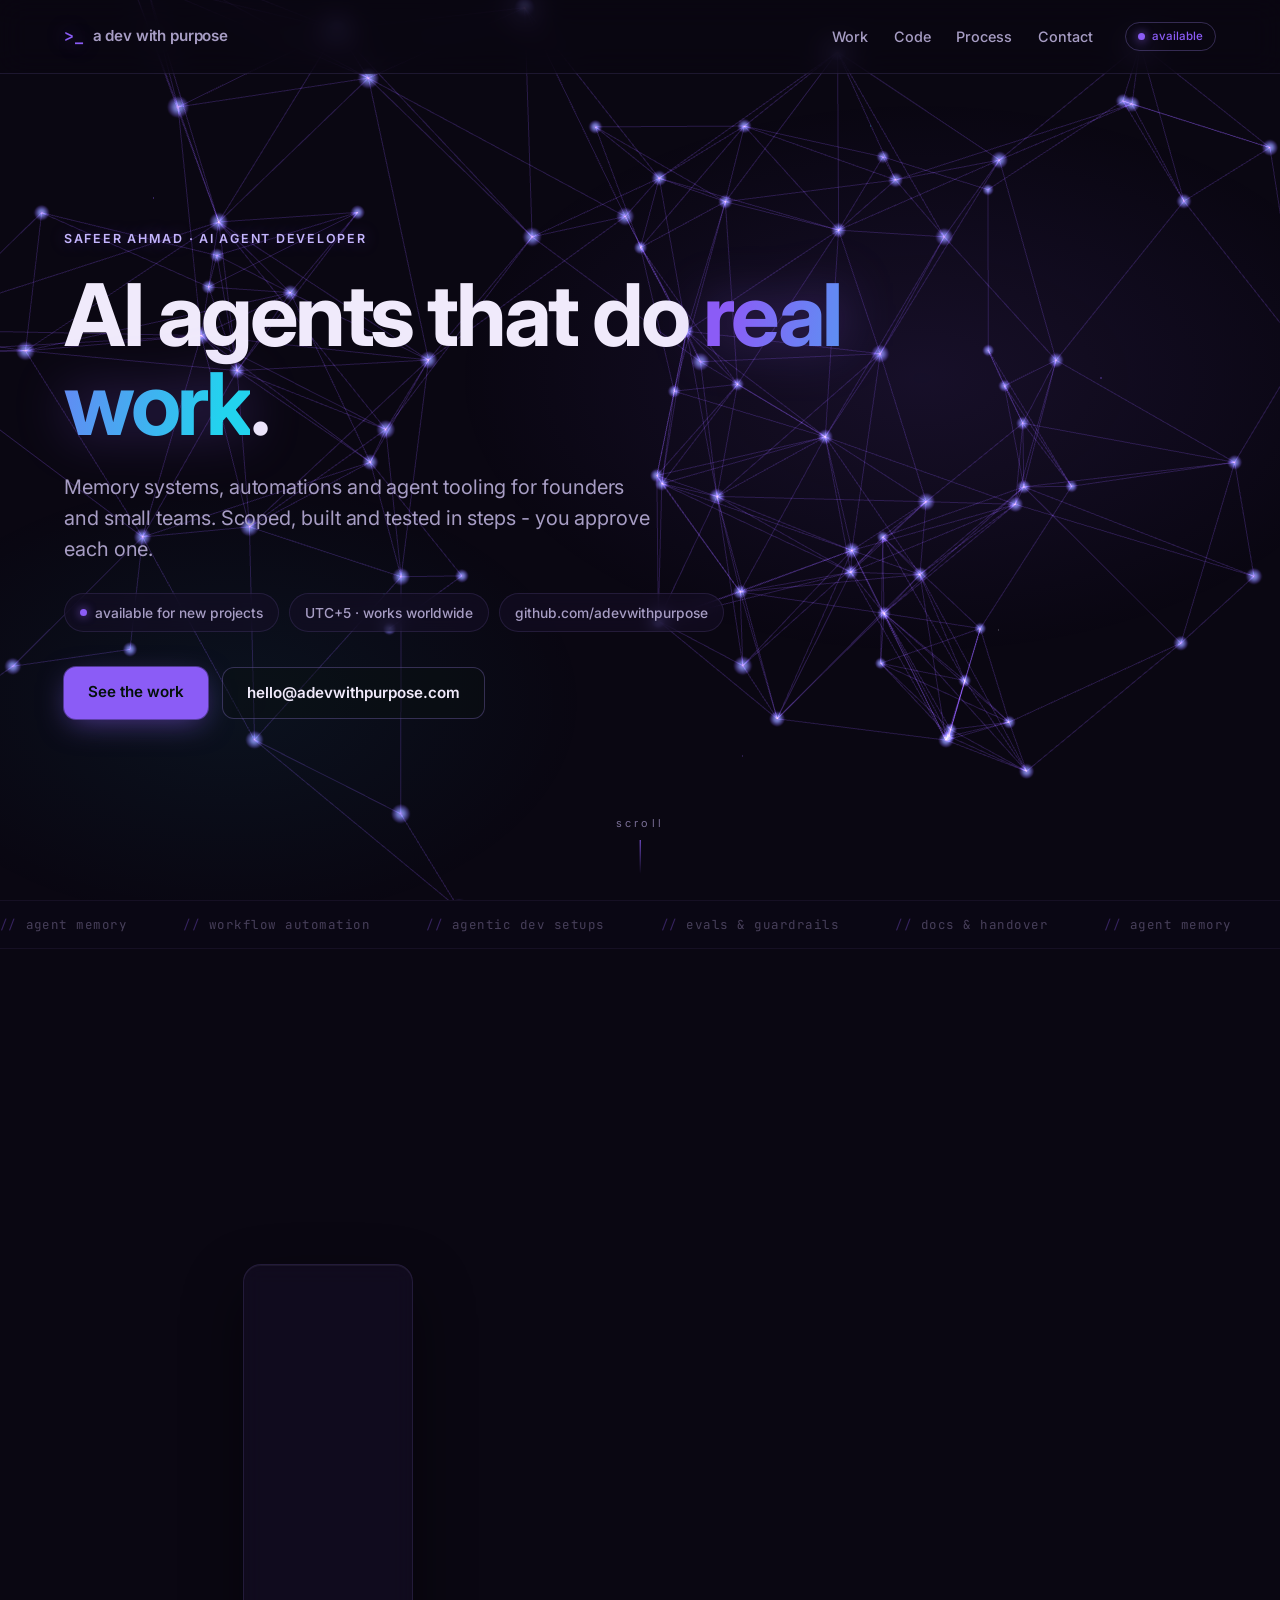
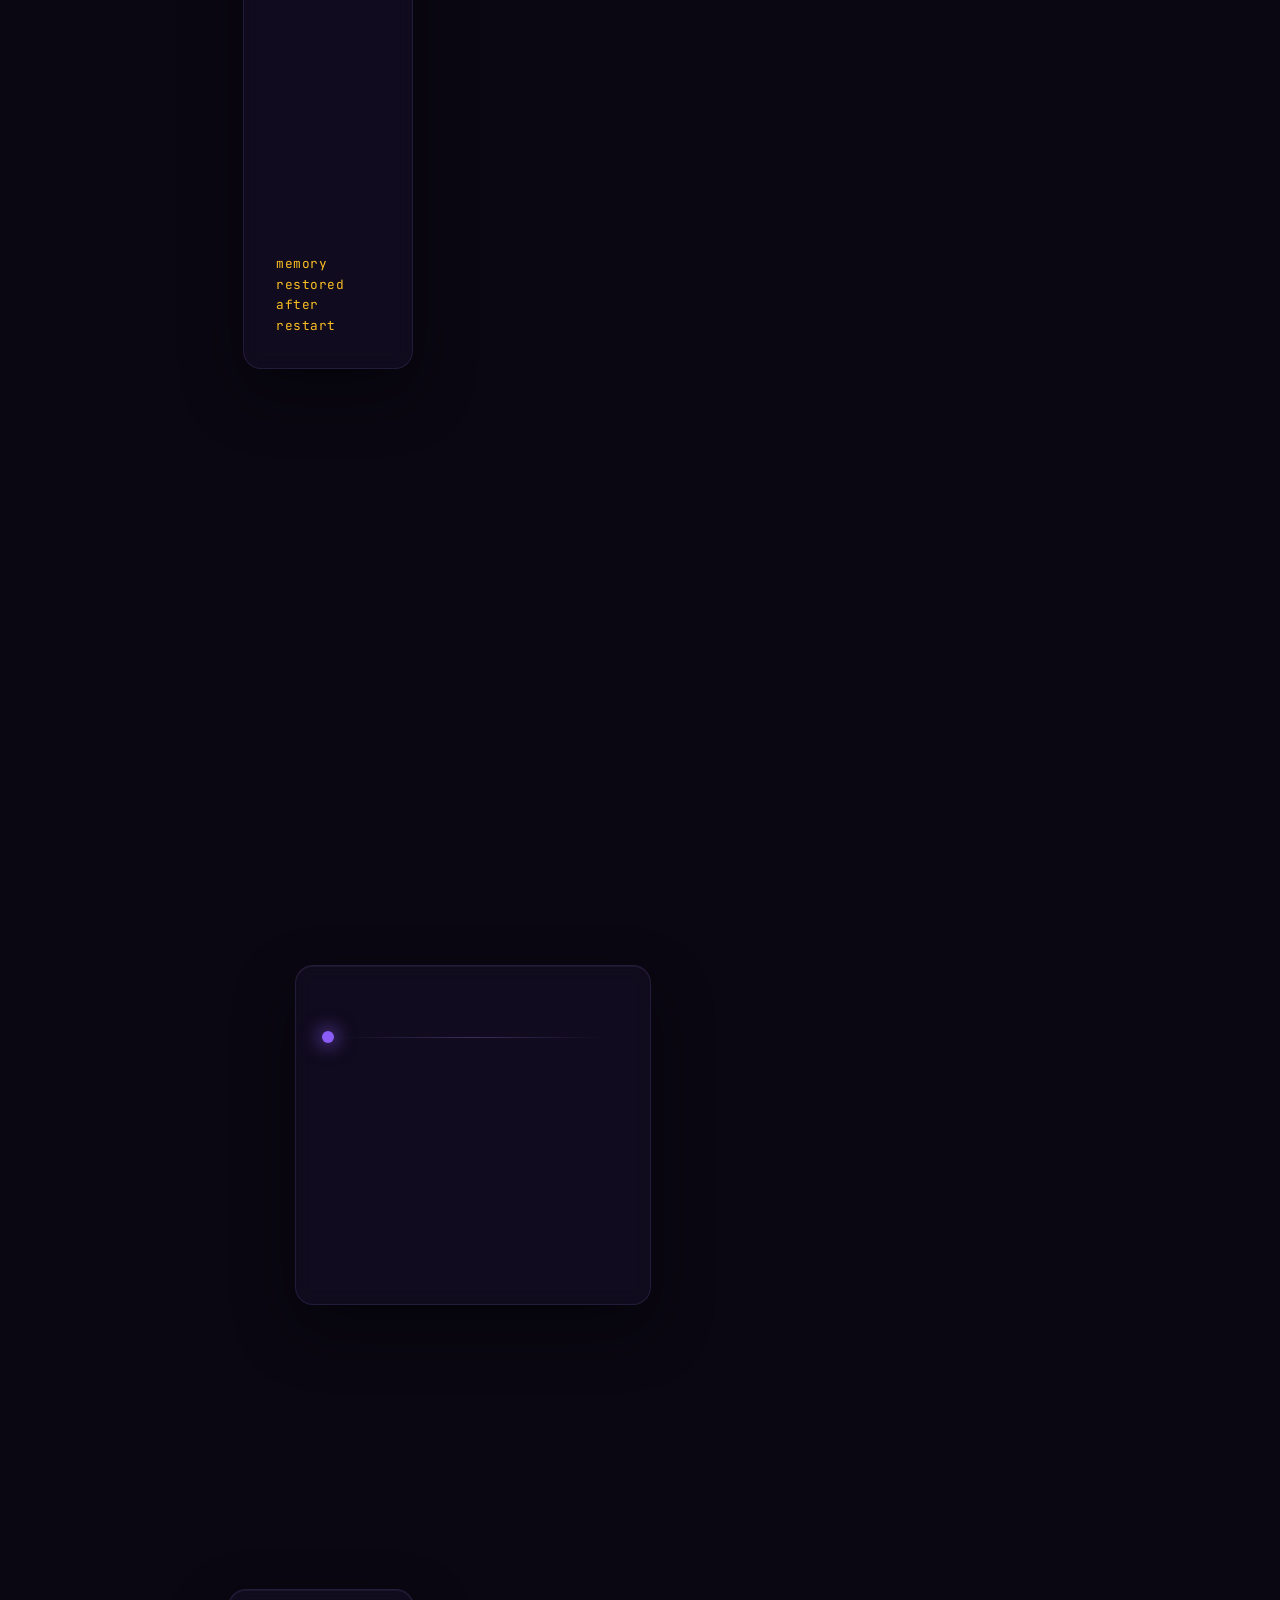
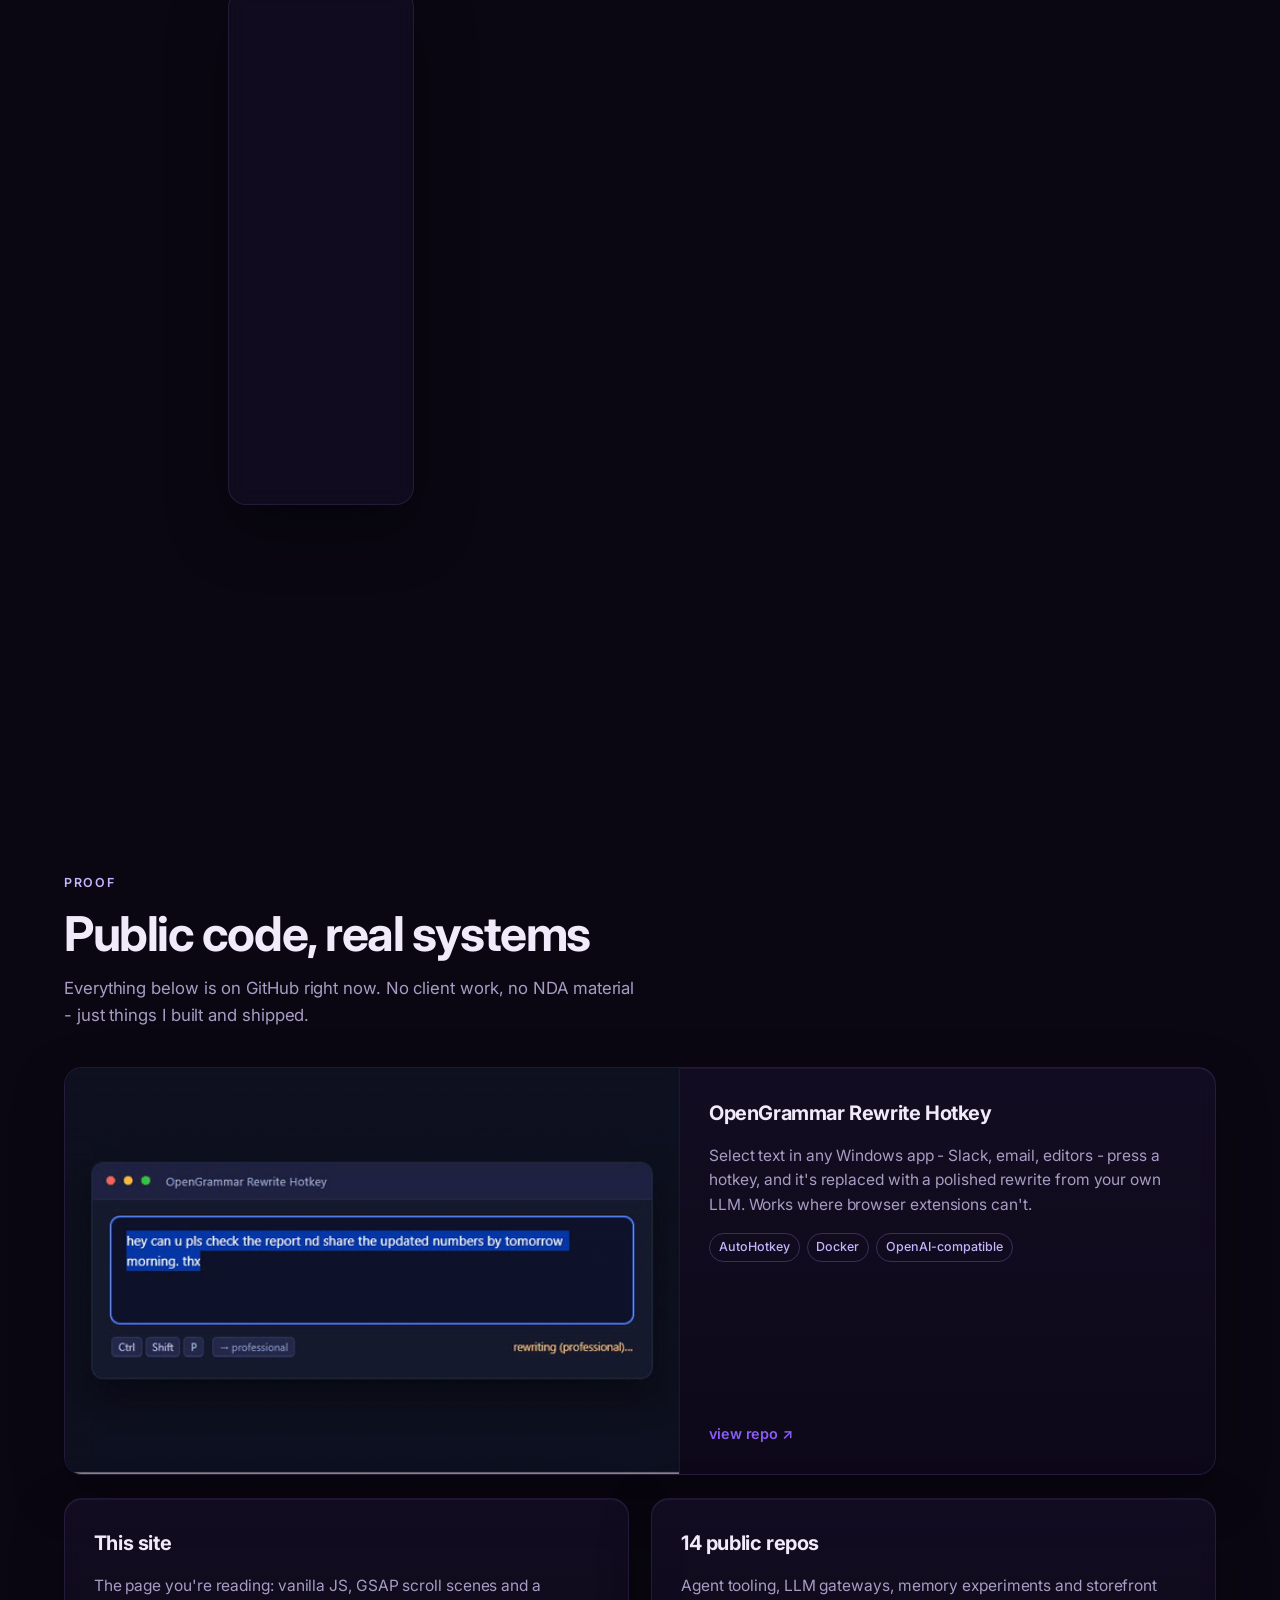
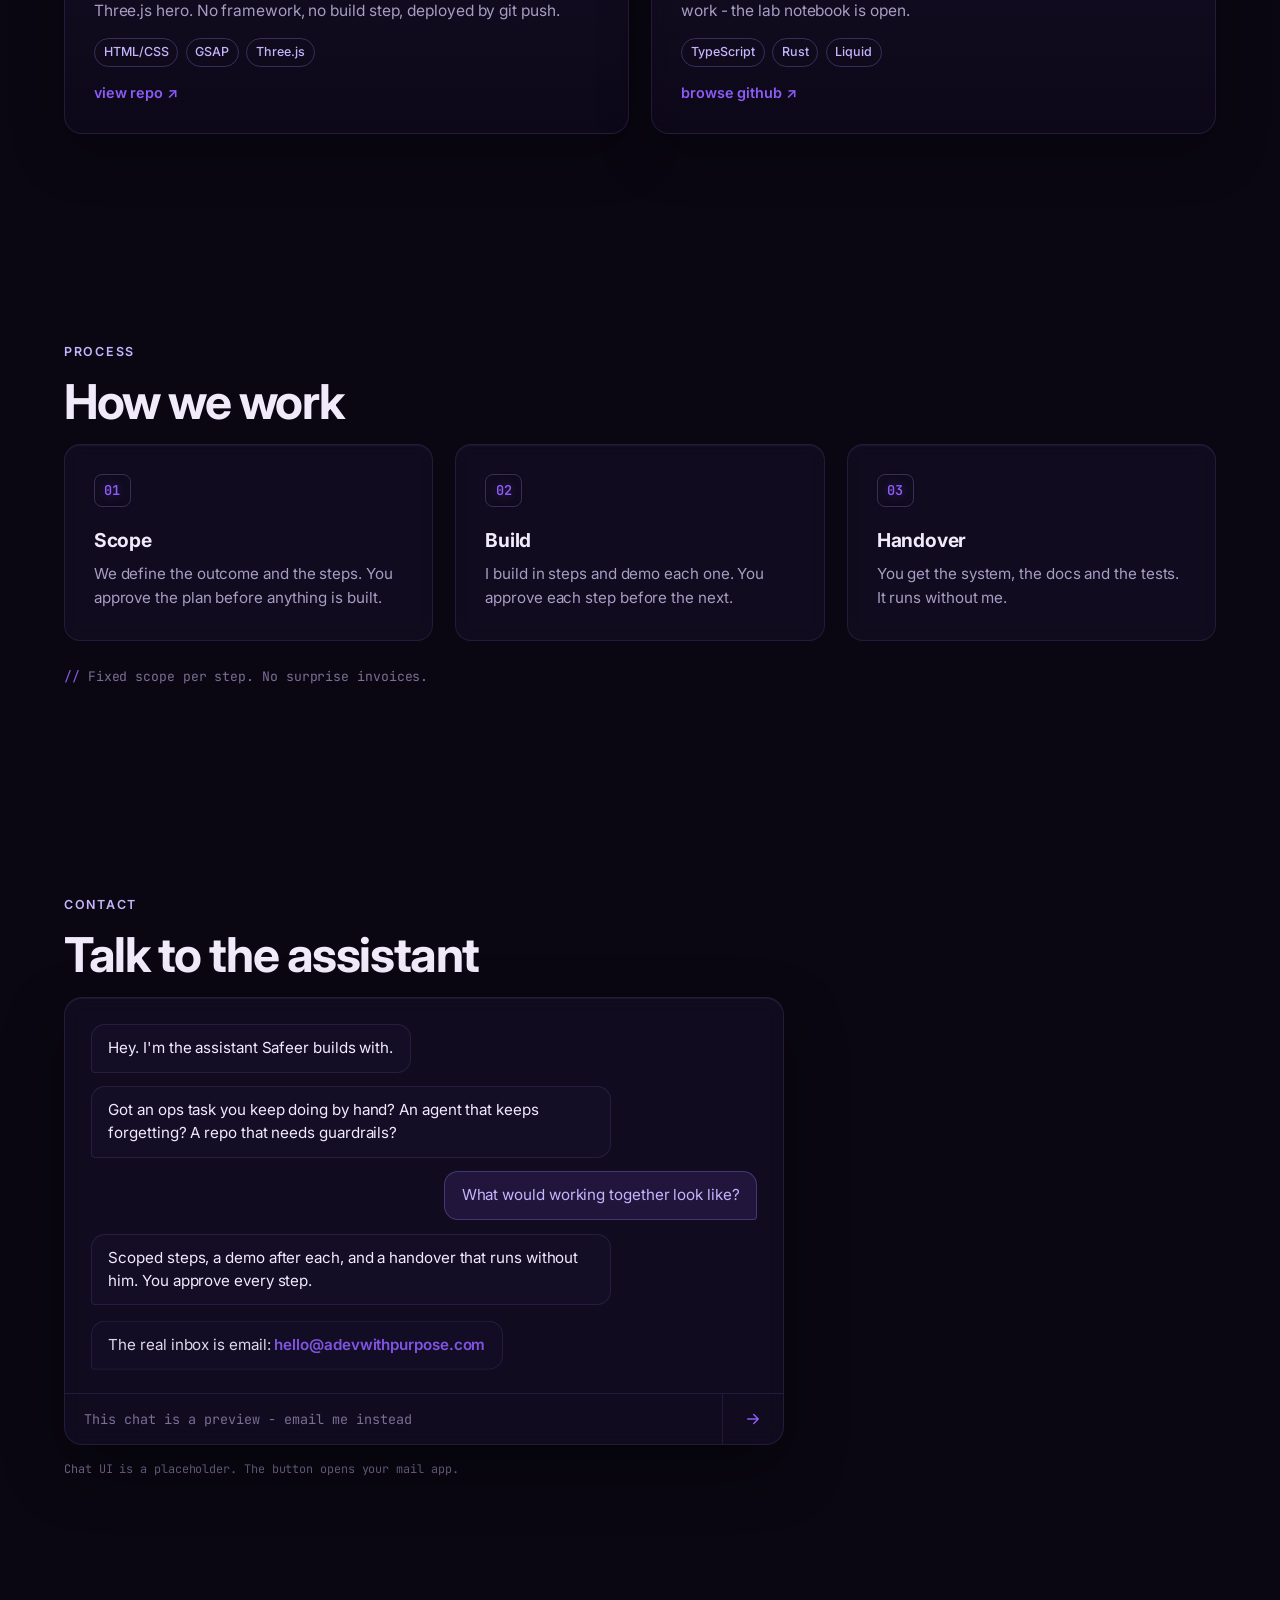
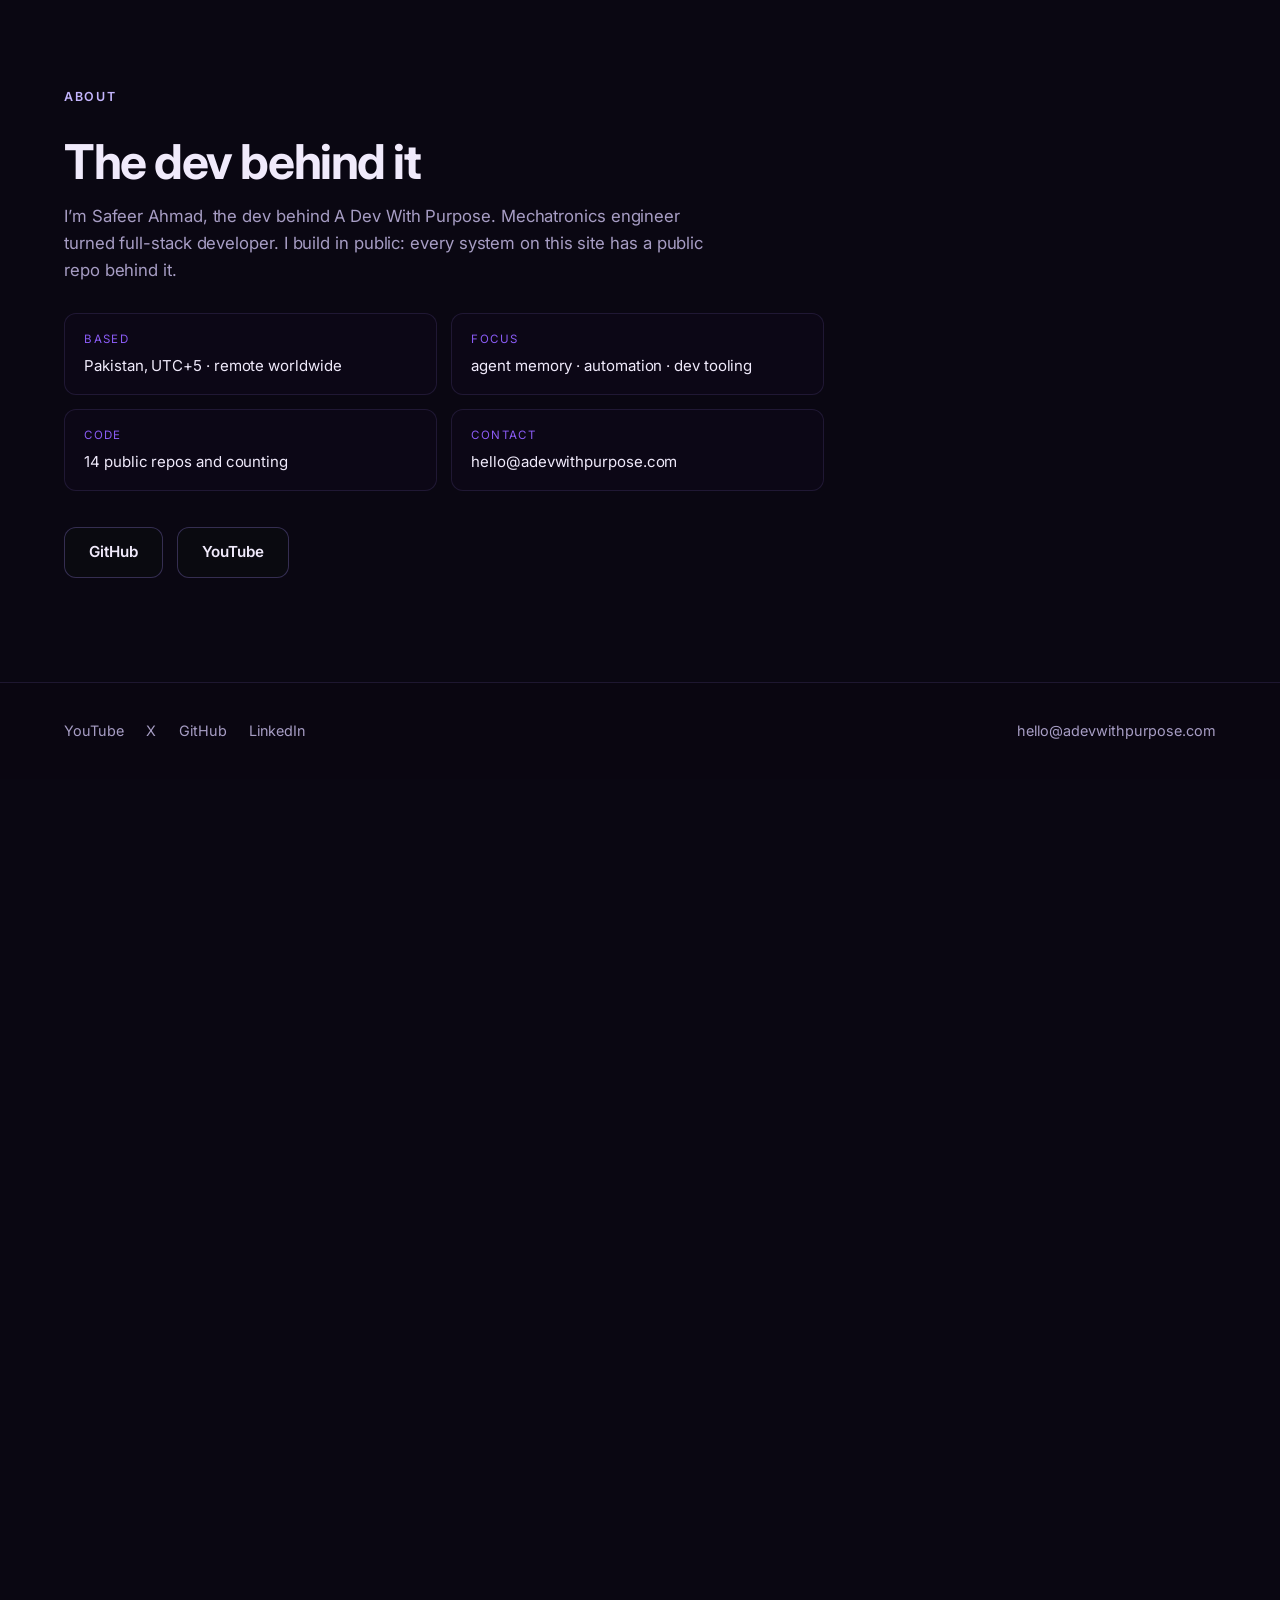
==== v4/index.html @ c9e2ec32 "v4 draft: modern premium override on violet theme" ====
<!DOCTYPE html>
<!--
  A Dev With Purpose - adevwithpurpose.com
  DRAFT COPY v3 (2026-10-18) - pending Safeer's approval. About is the personal variant.
  Concept "The Network" v3: Three.js glowing constellation hero, GSAP pinned scenes,
  real public-work proof section, assistant-chat finale (UI placeholder).
  No framework, no build step. Mobile + reduced-motion get the static fallback.
-->
<html lang="en">
<head>
  <meta charset="utf-8">
  <meta name="viewport" content="width=device-width, initial-scale=1">
  <title>A Dev With Purpose - AI agents that do real work</title>
  <meta name="description" content="Safeer Ahmad builds agent memory systems, workflow automations and agentic dev setups for founders and small teams. Scoped, tested, handed over.">
  <meta property="og:title" content="A Dev With Purpose">
  <meta property="og:description" content="AI agents that do real work. Memory systems, automations and dev tooling - built, tested, handed over.">
  <meta property="og:type" content="website">
  <meta property="og:url" content="https://adevwithpurpose.com">
  <meta property="og:image" content="https://adevwithpurpose.com/assets/og.png?v=3">
  <meta name="twitter:card" content="summary_large_image">
  <meta name="theme-color" content="#0a0712">
  <link rel="icon" href="assets/favicon.svg?v=3" type="image/svg+xml">
  <link rel="icon" href="assets/favicon-32.png?v=3" sizes="32x32" type="image/png">
  <link rel="apple-touch-icon" href="assets/apple-touch-icon.png?v=3">
  <link rel="preload" href="assets/fonts/space-grotesk-latin.woff2" as="font" type="font/woff2" crossorigin>
  <link rel="preconnect" href="https://fonts.googleapis.com"><link rel="preconnect" href="https://fonts.gstatic.com" crossorigin>
 <link href="https://fonts.googleapis.com/css2?family=Inter:wght@400;500;600;700&display=swap" rel="stylesheet">
 <link rel="stylesheet" href="assets/css/styles.css?v=3">
 <link rel="stylesheet" href="assets/css/v4.css?v=1">
</head>
<body class="v4">

<header class="site-header">
  <div class="header-inner">
    <a class="brand" href="#top"><span class="brand-mark">&gt;_</span><span class="brand-name">a dev with purpose</span></a>
    <nav class="site-nav" aria-label="Main">
      <a href="#scene-memory">Work</a>
      <a href="#proof">Code</a>
      <a href="#how">Process</a>
      <a href="#chat">Contact</a>
    </nav>
    <p class="header-status"><span class="pulse-dot" aria-hidden="true"></span>available</p>
  </div>
</header>

<main id="top">

  <!-- HERO -->
  <section class="hero" id="hero">
    <div class="hero-canvas" id="hero-canvas" aria-hidden="true"></div>
    <div class="hero-static" aria-hidden="true"></div>
    <div class="hero-glow" aria-hidden="true"></div>
    <div class="hero-content">
      <p class="kicker">Safeer Ahmad &middot; AI agent developer</p>
      <h1>AI agents that do <span class="accent">real work</span>.</h1>
      <p class="sub">Memory systems, automations and agent tooling for founders and small teams. Scoped, built and tested in steps - you approve each one.</p>
      <ul class="hero-chips" aria-label="Quick facts">
        <li><span class="pulse-dot" aria-hidden="true"></span>available for new projects</li>
        <li>UTC+5 &middot; works worldwide</li>
        <li>github.com/adevwithpurpose</li>
      </ul>
      <div class="cta-row">
        <a class="btn btn-primary" href="#scene-memory">See the work</a>
        <a class="btn btn-ghost" href="mailto:hello@adevwithpurpose.com">hello@adevwithpurpose.com</a>
      </div>
    </div>
    <p class="hero-hint" aria-hidden="true">scroll</p>
  </section>

  <!-- TICKER -->
  <div class="ticker" aria-hidden="true">
    <div class="ticker-track">
      <span>agent memory</span><span>workflow automation</span><span>agentic dev setups</span><span>evals &amp; guardrails</span><span>docs &amp; handover</span>
      <span>agent memory</span><span>workflow automation</span><span>agentic dev setups</span><span>evals &amp; guardrails</span><span>docs &amp; handover</span>
    </div>
  </div>

  <!-- SCENE 1: memory -->
  <section class="scene" id="scene-memory">
    <div class="scene-pin">
      <div class="scene-copy">
        <p class="scene-eyebrow"><span class="scene-num">01</span>what i build</p>
        <h2>Agent memory systems</h2>
        <p class="scene-text">Your agents stop forgetting. Context that survives restarts, stays searchable, and comes with tests that prove it.</p>
        <ul class="scene-list">
          <li>semantic + keyword recall</li>
          <li>survives restarts</li>
          <li>auditable and tested</li>
        </ul>
      </div>
      <div class="scene-visual memory-visual" aria-hidden="true">
        <div class="frag" data-frag>client prefers weekly demos</div>
        <div class="frag" data-frag>deploy: static site, git push</div>
        <div class="frag" data-frag>budget: stays under cap</div>
        <div class="frag" data-frag>tests must stay green</div>
        <div class="frag" data-frag>timezone: UTC, always</div>
        <div class="memory-status" data-memory-status>context lost on restart</div>
      </div>
    </div>
  </section>

  <!-- SCENE 2: automation -->
  <section class="scene" id="scene-auto">
    <div class="scene-pin">
      <div class="scene-copy">
        <p class="scene-eyebrow"><span class="scene-num">02</span>what i build</p>
        <h2>Workflow automation</h2>
        <p class="scene-text">Repetitive ops work turned into agent workflows that run on their own, escalate when unsure, and report back.</p>
        <ul class="scene-list">
          <li>watchers that never sleep</li>
          <li>human-in-the-loop gates</li>
          <li>reports you actually read</li>
        </ul>
      </div>
      <div class="scene-visual pipe-visual" aria-hidden="true">
        <div class="pipe-track">
          <div class="pipe-stage" data-stage>watch</div>
          <div class="pipe-stage" data-stage>decide</div>
          <div class="pipe-stage" data-stage>act</div>
          <div class="pipe-stage" data-stage>report</div>
          <div class="pipe-token" data-token></div>
        </div>
        <div class="pipe-log" data-pipe-log>08:00 - brief sent &middot; no human needed</div>
      </div>
    </div>
  </section>

  <!-- SCENE 3: dev -->
  <section class="scene" id="scene-dev">
    <div class="scene-pin">
      <div class="scene-copy">
        <p class="scene-eyebrow"><span class="scene-num">03</span>what i build</p>
        <h2>Agentic dev setups</h2>
        <p class="scene-text">Coding agents wired into your repo with tests, review loops and guardrails. Not vibes.</p>
        <ul class="scene-list">
          <li>tests before merge</li>
          <li>review loops built in</li>
          <li>no secrets in diffs</li>
        </ul>
      </div>
      <div class="scene-visual dev-visual" aria-hidden="true">
        <div class="dev-window">
          <div class="dev-titlebar"><span></span><span></span><span></span></div>
          <div class="dev-lines">
            <p class="dev-line" data-devline><em>$</em> agent run task-14</p>
            <p class="dev-line" data-devline><em>&gt;</em> writing code...</p>
            <p class="dev-line" data-devline><em>&gt;</em> running tests...</p>
            <p class="dev-line dev-pass" data-devline><em>&#10003;</em> 24 passed, 0 failed</p>
            <p class="dev-line dev-guard" data-devline><em>&#9210;</em> guardrail: no secrets in diff</p>
          </div>
        </div>
      </div>
    </div>
  </section>

  <!-- PROOF: real public code -->
  <section class="proof" id="proof">
    <p class="section-eyebrow">proof</p>
    <h2 class="section-title">Public code, real systems</h2>
    <p class="section-sub">Everything below is on GitHub right now. No client work, no NDA material - just things I built and shipped.</p>
    <div class="proof-grid">
      <article class="proof-card proof-feature">
        <div class="proof-media">
          <img src="assets/opengrammar-demo.gif" alt="OpenGrammar hotkey demo: text selected in an app is rewritten in place by an LLM" loading="lazy">
        </div>
        <div class="proof-body">
          <h3>OpenGrammar Rewrite Hotkey</h3>
          <p>Select text in any Windows app - Slack, email, editors - press a hotkey, and it's replaced with a polished rewrite from your own LLM. Works where browser extensions can't.</p>
          <ul class="tags"><li>AutoHotkey</li><li>Docker</li><li>OpenAI-compatible</li></ul>
          <a class="proof-link" href="https://github.com/adevwithpurpose/opengrammar-hotkey">view repo &nearr;</a>
        </div>
      </article>
      <article class="proof-card">
        <div class="proof-body">
          <h3>This site</h3>
          <p>The page you're reading: vanilla JS, GSAP scroll scenes and a Three.js hero. No framework, no build step, deployed by git push.</p>
          <ul class="tags"><li>HTML/CSS</li><li>GSAP</li><li>Three.js</li></ul>
          <a class="proof-link" href="https://github.com/adevwithpurpose/adewp-site">view repo &nearr;</a>
        </div>
      </article>
      <article class="proof-card">
        <div class="proof-body">
          <h3>14 public repos</h3>
          <p>Agent tooling, LLM gateways, memory experiments and storefront work - the lab notebook is open.</p>
          <ul class="tags"><li>TypeScript</li><li>Rust</li><li>Liquid</li></ul>
          <a class="proof-link" href="https://github.com/adevwithpurpose">browse github &nearr;</a>
        </div>
      </article>
    </div>
  </section>

  <!-- HOW WE WORK -->
  <section class="how" id="how">
    <p class="section-eyebrow">process</p>
    <h2 class="section-title">How we work</h2>
    <ol class="steps">
      <li><span class="step-num">01</span><div><h3>Scope</h3><p>We define the outcome and the steps. You approve the plan before anything is built.</p></div></li>
      <li><span class="step-num">02</span><div><h3>Build</h3><p>I build in steps and demo each one. You approve each step before the next.</p></div></li>
      <li><span class="step-num">03</span><div><h3>Handover</h3><p>You get the system, the docs and the tests. It runs without me.</p></div></li>
    </ol>
    <p class="how-note">Fixed scope per step. No surprise invoices.</p>
  </section>

  <!-- CHAT FINALE -->
  <section class="chat" id="chat">
    <p class="section-eyebrow">contact</p>
    <h2 class="section-title">Talk to the assistant</h2>
    <div class="chat-window" id="chat-window">
      <div class="chat-scroll" id="chat-scroll">
        <div class="msg msg-bot" data-msg>Hey. I'm the assistant Safeer builds with.</div>
        <div class="msg msg-bot" data-msg>Got an ops task you keep doing by hand? An agent that keeps forgetting? A repo that needs guardrails?</div>
        <div class="msg msg-user" data-msg>What would working together look like?</div>
        <div class="msg msg-bot" data-msg>Scoped steps, a demo after each, and a handover that runs without him. You approve every step.</div>
        <div class="msg msg-bot msg-cta" data-msg>The real inbox is email: <a href="mailto:hello@adevwithpurpose.com">hello@adevwithpurpose.com</a></div>
      </div>
      <form class="chat-input" action="mailto:hello@adevwithpurpose.com" method="get">
        <input type="text" placeholder="This chat is a preview - email me instead" aria-label="Message preview, email instead">
        <button type="submit" aria-label="Email instead"><svg width="18" height="18" viewBox="0 0 24 24" fill="none" stroke="currentColor" stroke-width="2" stroke-linecap="round" stroke-linejoin="round" aria-hidden="true"><path d="M5 12h14M13 6l6 6-6 6"/></svg></button>
      </form>
    </div>
    <p class="chat-note">Chat UI is a placeholder. The button opens your mail app.</p>
  </section>

  <!-- ABOUT -->
  <section class="about wrap" id="about">
    <p class="section-eyebrow">about</p>
    <h2 class="section-title">The dev behind it</h2>
    <p>I&rsquo;m Safeer Ahmad, the dev behind A Dev With Purpose. Mechatronics engineer turned full-stack developer. I build in public: every system on this site has a public repo behind it.</p>
    <ul class="facts">
      <li><span>based</span>Pakistan, UTC+5 &middot; remote worldwide</li>
      <li><span>focus</span>agent memory &middot; automation &middot; dev tooling</li>
      <li><span>code</span>14 public repos and counting</li>
      <li><span>contact</span>hello@adevwithpurpose.com</li>
    </ul>
    <div class="cta-row">
      <a class="btn btn-ghost" href="https://github.com/adevwithpurpose">GitHub</a>
      <a class="btn btn-ghost" href="https://www.youtube.com/@adevwithpurpose">YouTube</a>
    </div>
  </section>

</main>

<footer class="site-footer">
  <div class="footer-inner">
    <nav class="footer-links" aria-label="Social">
      <a href="https://www.youtube.com/@adevwithpurpose">YouTube</a>
      <a href="https://x.com/adevwithpurpose">X</a>
      <a href="https://github.com/adevwithpurpose">GitHub</a>
      <a href="https://www.linkedin.com/in/adevwithpurpose">LinkedIn</a>
    </nav>
    <a class="footer-mail" href="mailto:hello@adevwithpurpose.com">hello@adevwithpurpose.com</a>
  </div>
</footer>

<script src="assets/js/vendor/gsap.min.js" defer></script>
<script src="assets/js/vendor/ScrollTrigger.min.js" defer></script>
<script src="assets/js/main.js?v=3" type="module"></script>
</body>
</html>
---- v4/assets/css/styles.css ----
/* A Dev With Purpose - "The Network" v3 */
@font-face {
  font-family: 'Space Grotesk';
  src: url('../fonts/space-grotesk-latin.woff2') format('woff2');
  font-weight: 300 700; font-style: normal; font-display: swap;
}
@font-face {
  font-family: 'Space Grotesk';
  src: url('../fonts/space-grotesk-latinext.woff2') format('woff2');
  font-weight: 300 700; font-style: normal; font-display: swap;
  unicode-range: U+0100-02BA, U+02BD-02C5, U+02C7-02CC, U+02CE-02D7, U+02DD-02FF, U+0304, U+0308, U+0329, U+1D00-1DBF, U+1E00-1E9F, U+1EF2-1EFF, U+2020, U+20A0-20AB, U+20AD-20C0, U+2113, U+2C60-2C7F, U+A720-A7FF;
}
@font-face {
  font-family: 'JetBrains Mono';
  src: url('../fonts/jetbrains-mono-latin.woff2') format('woff2');
  font-weight: 400 600; font-style: normal; font-display: swap;
}
@font-face {
  font-family: 'JetBrains Mono';
  src: url('../fonts/jetbrains-mono-latinext.woff2') format('woff2');
  font-weight: 400 600; font-style: normal; font-display: swap;
  unicode-range: U+0100-02BA, U+02BD-02C5, U+02C7-02CC, U+02CE-02D7, U+02DD-02FF, U+0304, U+0308, U+0329, U+1D00-1DBF, U+1E00-1E9F, U+1EF2-1EFF, U+2020, U+20A0-20AB, U+20AD-20C0, U+2113, U+2C60-2C7F, U+A720-A7FF;
}

:root {
  --bg: #0a0712;
  --bg-2: #100a1e;
  --panel: rgba(22, 15, 40, 0.55);
  --line: rgba(167, 139, 250, 0.13);
  --line-strong: rgba(167, 139, 250, 0.28);
  --text: #f0eafb;
  --dim: #a79dc4;
  --faint: #7a6f96;
  --accent: #8b5cf6;
  --accent-2: #c4b5fd;
  --cyan: #22d3ee;
  --amber: #fbbf24;
  --font-d: 'Space Grotesk', system-ui, sans-serif;
  --font-m: 'JetBrains Mono', ui-monospace, monospace;
}

* { box-sizing: border-box; margin: 0; padding: 0; }
html { scroll-behavior: smooth; }
body {
  background: var(--bg);
  color: var(--text);
  font-family: var(--font-d);
  font-weight: 400;
  line-height: 1.6;
  overflow-x: hidden;
}
body::before { /* fine grid texture over everything */
  content: ''; position: fixed; inset: 0; z-index: 0; pointer-events: none;
  background-image:
    linear-gradient(rgba(167,139,250,0.025) 1px, transparent 1px),
    linear-gradient(90deg, rgba(167,139,250,0.025) 1px, transparent 1px);
  background-size: 72px 72px;
}
main, .site-header, .site-footer { position: relative; z-index: 1; }
a { color: var(--accent); text-decoration: none; }
section { scroll-margin-top: 72px; }

/* ---------- header ---------- */
.site-header {
  position: fixed; top: 0; left: 0; right: 0; z-index: 50;
  backdrop-filter: blur(14px); -webkit-backdrop-filter: blur(14px);
  background: rgba(10, 7, 18, 0.72);
  border-bottom: 1px solid var(--line);
}
.header-inner {
  max-width: 1200px; margin: 0 auto; padding: 0.9rem 1.5rem;
  display: flex; align-items: center; gap: 2rem;
}
.brand { display: flex; align-items: center; gap: 0.55rem; color: var(--text); }
.brand-mark {
  font-family: var(--font-m); font-weight: 600; color: var(--accent);
  font-size: 1.05rem; text-shadow: 0 0 18px rgba(139, 92, 246, 0.55);
}
.brand-name { font-family: var(--font-m); font-size: 0.82rem; letter-spacing: 0.04em; color: var(--dim); }
.site-nav { margin-left: auto; display: flex; gap: 1.6rem; }
.site-nav a {
  font-family: var(--font-m); font-size: 0.78rem; color: var(--dim);
  position: relative; padding: 0.2rem 0; transition: color 0.25s;
}
.site-nav a::after {
  content: ''; position: absolute; left: 0; bottom: 0; height: 1px; width: 100%;
  background: var(--accent); transform: scaleX(0); transform-origin: left; transition: transform 0.3s;
}
.site-nav a:hover { color: var(--text); }
.site-nav a:hover::after { transform: scaleX(1); }
.header-status {
  font-family: var(--font-m); font-size: 0.72rem; color: var(--accent);
  display: flex; align-items: center; gap: 0.45rem;
  border: 1px solid var(--line-strong); border-radius: 999px; padding: 0.28rem 0.75rem;
}
.pulse-dot {
  width: 7px; height: 7px; border-radius: 50%; background: var(--accent);
  box-shadow: 0 0 10px rgba(139, 92, 246, 0.9);
  animation: pulse 2.4s ease-in-out infinite; display: inline-block; flex: none;
}
@keyframes pulse { 0%,100% { opacity: 1; } 50% { opacity: 0.35; } }

/* ---------- hero ---------- */
.hero {
  min-height: 100vh; min-height: 100svh;
  display: flex; align-items: center;
  position: relative; overflow: hidden;
}
.hero-canvas { position: absolute; inset: 0; z-index: 0; }
.hero-glow {
  position: absolute; inset: 0; z-index: 0; pointer-events: none;
  background:
    radial-gradient(52% 44% at 72% 42%, rgba(139, 92, 246, 0.10), transparent 70%),
    radial-gradient(40% 36% at 18% 78%, rgba(34, 211, 238, 0.06), transparent 70%);
}
.hero-static { /* mobile / no-webgl fallback node field */
  position: absolute; inset: 0; z-index: 0; pointer-events: none; opacity: 0.5;
  background-image:
    radial-gradient(2px 2px at 12% 22%, rgba(139,92,246,0.7) 50%, transparent 51%),
    radial-gradient(2px 2px at 68% 14%, rgba(34,211,238,0.5) 50%, transparent 51%),
    radial-gradient(2px 2px at 86% 42%, rgba(139,92,246,0.6) 50%, transparent 51%),
    radial-gradient(2px 2px at 30% 66%, rgba(34,211,238,0.4) 50%, transparent 51%),
    radial-gradient(2px 2px at 58% 84%, rgba(139,92,246,0.5) 50%, transparent 51%),
    radial-gradient(1.5px 1.5px at 44% 34%, rgba(240,234,251,0.5) 50%, transparent 51%),
    radial-gradient(1.5px 1.5px at 78% 70%, rgba(240,234,251,0.4) 50%, transparent 51%);
}
.hero-content {
  position: relative; z-index: 2;
  max-width: 1200px; margin: 0 auto; padding: 7rem 1.5rem 4rem; width: 100%;
}
.kicker {
  font-family: var(--font-m); font-size: 0.8rem; color: var(--accent);
  letter-spacing: 0.08em; margin-bottom: 1.4rem;
  text-shadow: 0 0 16px rgba(139, 92, 246, 0.4);
}
h1 {
  font-weight: 700; letter-spacing: -0.03em; line-height: 1.02;
  font-size: clamp(2.6rem, 6.4vw, 5rem);
  max-width: 15ch; margin-bottom: 1.5rem;
}
.accent {
  background: linear-gradient(100deg, var(--accent) 20%, var(--cyan) 80%);
  -webkit-background-clip: text; background-clip: text; color: transparent;
  filter: drop-shadow(0 0 26px rgba(139, 92, 246, 0.35));
}
.sub { color: var(--dim); font-size: 1.12rem; max-width: 46ch; margin-bottom: 1.8rem; }
.hero-chips { list-style: none; display: flex; flex-wrap: wrap; gap: 0.6rem; margin-bottom: 2.2rem; }
.hero-chips li {
  font-family: var(--font-m); font-size: 0.74rem; color: var(--dim);
  border: 1px solid var(--line); border-radius: 999px; padding: 0.4rem 0.9rem;
  background: rgba(16, 10, 30, 0.5); backdrop-filter: blur(6px);
  display: flex; align-items: center; gap: 0.5rem;
}
.cta-row { display: flex; flex-wrap: wrap; gap: 0.9rem; }
.btn {
  font-family: var(--font-m); font-size: 0.86rem; font-weight: 600;
  padding: 0.85rem 1.7rem; border-radius: 10px; transition: transform 0.22s, box-shadow 0.22s, border-color 0.22s;
  display: inline-block;
}
.btn-primary {
  background: var(--accent); color: #04110b;
  box-shadow: 0 0 0 rgba(139, 92, 246, 0);
}
.btn-primary:hover { transform: translateY(-2px); box-shadow: 0 8px 34px rgba(139, 92, 246, 0.35); }
.btn-ghost { border: 1px solid var(--line-strong); color: var(--text); background: rgba(10,15,16,0.4); }
.btn-ghost:hover { transform: translateY(-2px); border-color: var(--accent); }
.hero-hint {
  position: absolute; bottom: 1.6rem; left: 50%; transform: translateX(-50%);
  font-family: var(--font-m); font-size: 0.7rem; letter-spacing: 0.34em; color: var(--faint);
  z-index: 2;
}
.hero-hint::after {
  content: ''; display: block; width: 1px; height: 34px; margin: 0.5rem auto 0;
  background: linear-gradient(var(--accent), transparent);
  animation: hint 2s ease-in-out infinite;
}
@keyframes hint { 0%,100% { opacity: 0.3; } 50% { opacity: 1; } }

/* ---------- ticker ---------- */
.ticker {
  border-top: 1px solid var(--line); border-bottom: 1px solid var(--line);
  overflow: hidden; padding: 0.85rem 0; background: rgba(16, 10, 30, 0.45);
  position: relative; z-index: 1;
}
.ticker-track {
  display: flex; gap: 3.5rem; width: max-content;
  animation: tick 30s linear infinite;
}
.ticker-track span {
  font-family: var(--font-m); font-size: 0.78rem; letter-spacing: 0.12em;
  color: var(--faint); white-space: nowrap;
}
.ticker-track span::before { content: '// '; color: var(--accent); opacity: 0.6; }
@keyframes tick { to { transform: translateX(-50%); } }

/* ---------- scenes ---------- */
.scene { position: relative; }
.scene-pin {
  min-height: 100vh;
  max-width: 1200px; margin: 0 auto; padding: 5rem 1.5rem;
  display: grid; grid-template-columns: 1fr 1fr; gap: 4rem; align-items: center;
}
.scene-eyebrow {
  font-family: var(--font-m); font-size: 0.76rem; letter-spacing: 0.14em;
  color: var(--faint); text-transform: uppercase; margin-bottom: 1.1rem;
  display: flex; align-items: center; gap: 0.7rem;
}
.scene-num { color: var(--accent); font-weight: 600; }
.scene h2 {
  font-size: clamp(1.9rem, 3.6vw, 2.9rem); font-weight: 700;
  letter-spacing: -0.02em; line-height: 1.08; margin-bottom: 1.1rem;
}
.scene-text { color: var(--dim); font-size: 1.05rem; max-width: 42ch; margin-bottom: 1.4rem; }
.scene-list { list-style: none; display: grid; gap: 0.5rem; }
.scene-list li {
  font-family: var(--font-m); font-size: 0.82rem; color: var(--dim);
  padding-left: 1.3rem; position: relative;
}
.scene-list li::before { content: '>'; position: absolute; left: 0; color: var(--accent); }

.scene-visual {
  border: 1px solid var(--line); border-radius: 18px;
  background: var(--panel);
  backdrop-filter: blur(10px);
  box-shadow: inset 0 1px 0 rgba(240,234,251,0.05), 0 24px 60px rgba(0,0,0,0.45);
  padding: 2rem; min-height: 340px;
  display: flex; flex-direction: column; justify-content: center; gap: 0.8rem;
}
.frag {
  font-family: var(--font-m); font-size: 0.84rem; color: var(--dim);
  border: 1px solid var(--line); border-radius: 9px; padding: 0.65rem 0.95rem;
  background: rgba(10, 7, 18, 0.55);
}
.frag.lit { color: var(--accent-2); border-color: var(--line-strong); text-shadow: 0 0 14px rgba(139,92,246,0.45); }
.memory-status {
  margin-top: 0.9rem; font-family: var(--font-m); font-size: 0.8rem;
  color: var(--amber); letter-spacing: 0.04em;
}
.memory-status.ok { color: var(--accent); }

.pipe-track {
  position: relative; display: flex; justify-content: space-between; align-items: center;
  gap: 0.6rem; padding: 1.2rem 0.2rem;
}
.pipe-track::before {
  content: ''; position: absolute; left: 4%; right: 4%; top: 50%; height: 1px;
  background: linear-gradient(90deg, transparent, var(--line-strong), transparent);
}
.pipe-stage {
  font-family: var(--font-m); font-size: 0.78rem; color: var(--faint);
  border: 1px solid var(--line); border-radius: 9px; padding: 0.55rem 0.85rem;
  background: var(--bg-2); position: relative; z-index: 1; transition: color 0.3s, border-color 0.3s, box-shadow 0.3s;
}
.pipe-stage.lit {
  color: var(--accent-2); border-color: var(--accent);
  box-shadow: 0 0 22px rgba(139, 92, 246, 0.25);
}
.pipe-token {
  position: absolute; top: 50%; left: 0; width: 12px; height: 12px; z-index: 2;
  margin: -6px 0 0 -6px; border-radius: 50%;
  background: var(--accent); box-shadow: 0 0 18px 4px rgba(139, 92, 246, 0.55);
}
.pipe-log {
  margin-top: 1.4rem; font-family: var(--font-m); font-size: 0.8rem; color: var(--dim);
  border-top: 1px dashed var(--line); padding-top: 1rem;
}

.dev-window {
  border: 1px solid var(--line); border-radius: 12px; overflow: hidden;
  background: #050807; box-shadow: 0 18px 50px rgba(0,0,0,0.5);
}
.dev-titlebar { display: flex; gap: 7px; padding: 0.7rem 0.9rem; border-bottom: 1px solid var(--line); background: rgba(22,15,40,0.6); }
.dev-titlebar span { width: 10px; height: 10px; border-radius: 50%; background: var(--faint); opacity: 0.5; }
.dev-titlebar span:first-child { background: var(--accent); opacity: 0.8; }
.dev-lines { padding: 1.1rem 1.2rem; display: grid; gap: 0.55rem; }
.dev-line { font-family: var(--font-m); font-size: 0.84rem; color: var(--dim); }
.dev-line em { font-style: normal; color: var(--accent); margin-right: 0.5rem; }
.dev-pass { color: var(--accent-2); }
.dev-guard { color: var(--amber); }

/* ---------- shared section chrome ---------- */
.section-eyebrow {
  font-family: var(--font-m); font-size: 0.76rem; letter-spacing: 0.18em;
  text-transform: uppercase; color: var(--accent); margin-bottom: 0.9rem;
}
.section-title {
  font-size: clamp(1.9rem, 3.6vw, 2.9rem); font-weight: 700;
  letter-spacing: -0.02em; margin-bottom: 1rem;
}
.section-sub { color: var(--dim); max-width: 56ch; margin-bottom: 2.4rem; }
.proof, .how, .chat, .about { max-width: 1200px; margin: 0 auto; padding: 6.5rem 1.5rem; }

/* ---------- proof ---------- */
.proof-grid { display: grid; grid-template-columns: repeat(2, 1fr); gap: 1.4rem; }
.proof-feature { grid-column: 1 / -1; display: grid; grid-template-columns: 1.15fr 1fr; }
.proof-card {
  border: 1px solid var(--line); border-radius: 18px; overflow: hidden;
  background: var(--panel); backdrop-filter: blur(10px);
  box-shadow: inset 0 1px 0 rgba(240,234,251,0.05), 0 18px 50px rgba(0,0,0,0.35);
  transition: transform 0.3s, border-color 0.3s;
}
.proof-card:hover { transform: translateY(-4px); border-color: var(--line-strong); }
.proof-media { border-right: 1px solid var(--line); background: #050807; display: flex; align-items: center; }
.proof-media img { width: 100%; height: 100%; object-fit: cover; display: block; }
.proof-body { padding: 1.8rem; display: flex; flex-direction: column; gap: 0.9rem; align-items: flex-start; }
.proof-body h3 { font-size: 1.3rem; font-weight: 700; letter-spacing: -0.01em; }
.proof-body p { color: var(--dim); font-size: 0.95rem; }
.tags { list-style: none; display: flex; flex-wrap: wrap; gap: 0.45rem; }
.tags li {
  font-family: var(--font-m); font-size: 0.68rem; color: var(--accent-2);
  border: 1px solid var(--line-strong); border-radius: 6px; padding: 0.22rem 0.55rem;
}
.proof-link {
  font-family: var(--font-m); font-size: 0.8rem; font-weight: 600; color: var(--accent);
  margin-top: auto;
}
.proof-link:hover { text-shadow: 0 0 16px rgba(139, 92, 246, 0.6); }

/* ---------- how ---------- */
.steps { list-style: none; display: grid; grid-template-columns: repeat(3, 1fr); gap: 1.4rem; }
.steps li {
  border: 1px solid var(--line); border-radius: 16px; padding: 1.8rem;
  background: var(--panel); backdrop-filter: blur(8px);
  box-shadow: inset 0 1px 0 rgba(240,234,251,0.05);
  display: flex; flex-direction: column; gap: 1.1rem;
}
.step-num {
  font-family: var(--font-m); font-weight: 600; font-size: 0.85rem; color: var(--accent);
  border: 1px solid var(--line-strong); border-radius: 8px; padding: 0.3rem 0.6rem; align-self: flex-start;
  text-shadow: 0 0 14px rgba(139, 92, 246, 0.5);
}
.steps h3 { font-size: 1.2rem; font-weight: 700; margin-bottom: 0.4rem; }
.steps p { color: var(--dim); font-size: 0.95rem; }
.how-note {
  margin-top: 1.6rem; font-family: var(--font-m); font-size: 0.82rem; color: var(--faint);
}
.how-note::before { content: '// '; color: var(--accent); }

/* ---------- chat ---------- */
.chat-window {
  max-width: 720px; border: 1px solid var(--line); border-radius: 18px; overflow: hidden;
  background: var(--panel); backdrop-filter: blur(10px);
  box-shadow: inset 0 1px 0 rgba(240,234,251,0.05), 0 24px 60px rgba(0,0,0,0.45);
}
.chat-scroll { padding: 1.6rem; display: flex; flex-direction: column; gap: 0.85rem; min-height: 300px; }
.msg {
  max-width: 78%; padding: 0.75rem 1.05rem; border-radius: 14px;
  font-size: 0.95rem; line-height: 1.5;
}
.msg-bot { background: rgba(22, 15, 40, 0.9); border: 1px solid var(--line); align-self: flex-start; border-bottom-left-radius: 4px; }
.msg-user {
  background: rgba(139, 92, 246, 0.14); border: 1px solid var(--line-strong);
  align-self: flex-end; border-bottom-right-radius: 4px; color: var(--accent-2);
}
.msg-cta a { font-weight: 600; }
.chat-input { display: flex; border-top: 1px solid var(--line); }
.chat-input input {
  flex: 1; background: transparent; border: 0; outline: 0;
  padding: 1rem 1.2rem; color: var(--text); font-family: var(--font-m); font-size: 0.84rem;
}
.chat-input input::placeholder { color: var(--faint); }
.chat-input button {
  background: transparent; border: 0; border-left: 1px solid var(--line);
  color: var(--accent); font-size: 1.1rem; padding: 0 1.3rem; cursor: pointer;
}
.chat-note { margin-top: 0.9rem; font-family: var(--font-m); font-size: 0.74rem; color: var(--faint); }

/* ---------- about ---------- */
.about p { color: var(--dim); max-width: 60ch; margin-bottom: 1.8rem; font-size: 1.05rem; }
.facts { list-style: none; display: grid; grid-template-columns: repeat(2, 1fr); gap: 0.9rem; margin-bottom: 2.2rem; max-width: 760px; }
.facts li {
  border: 1px solid var(--line); border-radius: 12px; padding: 1rem 1.2rem;
  background: rgba(16, 10, 30, 0.45); font-size: 0.94rem;
}
.facts li span {
  display: block; font-family: var(--font-m); font-size: 0.68rem; letter-spacing: 0.14em;
  text-transform: uppercase; color: var(--accent); margin-bottom: 0.35rem;
}
.about .cta-row { margin-top: 0.4rem; }

/* ---------- footer ---------- */
.site-footer { border-top: 1px solid var(--line); background: rgba(10, 7, 18, 0.8); }
.footer-inner {
  max-width: 1200px; margin: 0 auto; padding: 1.6rem 1.5rem;
  display: flex; flex-wrap: wrap; gap: 1.2rem; align-items: center; justify-content: space-between;
}
.footer-links { display: flex; gap: 1.4rem; }
.footer-links a, .footer-mail { font-family: var(--font-m); font-size: 0.78rem; color: var(--dim); transition: color 0.25s; }
.footer-links a:hover, .footer-mail:hover { color: var(--accent); }

/* ---------- responsive ---------- */
@media (max-width: 900px) {
  .header-inner { gap: 1rem; }
  .header-status { display: none; }
  .site-nav { gap: 1rem; }
  .brand-name { display: none; }
  .hero-content { padding-top: 6rem; }
  .scene-pin { grid-template-columns: 1fr; gap: 2.2rem; min-height: 0; padding: 4.5rem 1.5rem; }
  .scene-visual { min-height: 0; }
  .proof-grid, .proof-feature { grid-template-columns: 1fr; }
  .proof-media { border-right: 0; border-bottom: 1px solid var(--line); }
  .steps { grid-template-columns: 1fr; }
  .facts { grid-template-columns: 1fr; }
  h1 { font-size: clamp(2.3rem, 9vw, 3.2rem); }
}

/* ---------- reduced motion ---------- */
@media (prefers-reduced-motion: reduce) {
  html { scroll-behavior: auto; }
  .ticker-track { animation: none; }
  .pulse-dot, .hero-hint::after { animation: none; }
  * { transition: none !important; }
}

/* ---------- v3.1 polish pass (craft-floor: browser surfaces, states, targets) ---------- */
::selection { background: rgba(139, 92, 246, 0.85); color: #04110b; }
:focus-visible { outline: 2px solid var(--accent); outline-offset: 3px; border-radius: 4px; }
a { text-underline-offset: 3px; }
.site-nav a, .footer-links a, .footer-mail { display: inline-flex; align-items: center; min-height: 44px; }
html { scrollbar-color: rgba(139, 92, 246, 0.35) #100a1e; }
::-webkit-scrollbar { width: 10px; }
::-webkit-scrollbar-track { background: #100a1e; }
::-webkit-scrollbar-thumb { background: rgba(139, 92, 246, 0.28); border-radius: 6px; border: 2px solid #100a1e; }
::-webkit-scrollbar-thumb:hover { background: rgba(139, 92, 246, 0.45); }
.chat-input input { caret-color: var(--accent); }
.chat-input button { display: inline-flex; align-items: center; }
.btn:active { transform: translateY(0); }
/* proof gif: crop the gray band at its bottom, keep the app window */
.proof-media img { aspect-ratio: 56 / 37; object-fit: cover; object-position: top center; height: auto; }
/* pipeline card: pull the log line out of the dead space */
.pipe-log { margin-top: auto; }
---- v4/assets/css/v4.css ----
/* ADWP v4 - modern premium override (layered after styles.css). Scope: body.v4 */
body.v4 {
  font-family: 'Inter', system-ui, -apple-system, sans-serif;
  -webkit-font-smoothing: antialiased;
  letter-spacing: -0.005em;
}
/* ambient aurora instead of grid texture */
body.v4::before {
  background-image: none !important;
  background:
    radial-gradient(60rem 40rem at 85% -10%, rgba(139,92,246,0.14), transparent 60%),
    radial-gradient(50rem 36rem at -15% 30%, rgba(34,211,238,0.07), transparent 60%),
    radial-gradient(46rem 40rem at 60% 110%, rgba(139,92,246,0.09), transparent 60%);
}
/* header: slimmer, blurred, quiet */
body.v4 .site-header { backdrop-filter: blur(14px); -webkit-backdrop-filter: blur(14px); background: rgba(10,7,18,0.55); }
body.v4 .brand-name { font-family: 'Inter', system-ui, sans-serif; font-weight: 600; letter-spacing: -0.01em; text-transform: none; font-size: 0.95rem; }
body.v4 .site-nav a { font-family: 'Inter', system-ui, sans-serif; text-transform: none; letter-spacing: 0; font-size: 0.9rem; font-weight: 500; }
body.v4 .header-status { font-family: 'Inter', system-ui, sans-serif; text-transform: none; letter-spacing: 0; font-weight: 500; }
/* eyebrow labels: modern small-caps */
body.v4 .kicker, body.v4 .section-eyebrow, body.v4 .scene-eyebrow {
  font-family: 'Inter', system-ui, sans-serif;
  font-size: 0.78rem; font-weight: 600;
  letter-spacing: 0.14em; text-transform: uppercase;
  color: var(--accent-2);
}
body.v4 .scene-num { font-family: 'JetBrains Mono', monospace; }
/* hero: big editorial display type */
body.v4 .hero h1 {
  font-size: clamp(2.9rem, 7.2vw, 5.4rem);
  line-height: 1.02; letter-spacing: -0.04em; font-weight: 700;
  max-width: 15ch;
}
body.v4 .hero h1 .accent {
  background: linear-gradient(100deg, var(--accent) 10%, var(--cyan) 90%);
  -webkit-background-clip: text; background-clip: text; color: transparent;
}
body.v4 .hero .sub {
  font-size: clamp(1.05rem, 1.6vw, 1.25rem);
  line-height: 1.55; max-width: 46ch; color: var(--dim); font-weight: 400;
}
/* chips -> modern pills */
body.v4 .hero-chips li {
  font-family: 'Inter', system-ui, sans-serif; text-transform: none; letter-spacing: 0;
  font-size: 0.86rem; font-weight: 500; color: var(--dim);
  border: 1px solid var(--line); border-radius: 999px;
  padding: 0.45rem 0.95rem; background: rgba(22,15,40,0.5);
  backdrop-filter: blur(8px); -webkit-backdrop-filter: blur(8px);
}
/* buttons: solid glow primary, quiet ghost */
body.v4 .btn { font-family: 'Inter', system-ui, sans-serif; text-transform: none; letter-spacing: 0; font-weight: 600; font-size: 0.95rem; border-radius: 12px; padding: 0.8rem 1.5rem; transition: transform .18s ease, box-shadow .18s ease, border-color .18s ease; }
body.v4 .btn-primary { box-shadow: 0 0 0 1px rgba(139,92,246,0.5), 0 8px 30px -6px rgba(139,92,246,0.55); }
body.v4 .btn-primary:hover { transform: translateY(-2px); box-shadow: 0 0 0 1px rgba(139,92,246,0.7), 0 14px 40px -6px rgba(139,92,246,0.65); }
body.v4 .btn-ghost { border-color: var(--line-strong); }
body.v4 .btn-ghost:hover { transform: translateY(-2px); }
/* ticker: quieter */
body.v4 .ticker { opacity: 0.55; font-size: 0.8rem; }
/* section titles: bigger, tighter */
body.v4 .section-title { font-size: clamp(1.9rem, 4vw, 3rem); letter-spacing: -0.03em; line-height: 1.08; font-weight: 700; }
body.v4 .section-sub { font-size: 1.05rem; color: var(--dim); max-width: 52ch; }
/* cards: soft glass, rounded, hover lift */
body.v4 .proof-card { border-radius: 18px; border-color: var(--line); background: linear-gradient(180deg, rgba(22,15,40,0.72), rgba(16,10,30,0.6)); backdrop-filter: blur(10px); -webkit-backdrop-filter: blur(10px); transition: transform .2s ease, border-color .2s ease, box-shadow .2s ease; }
body.v4 .proof-card:hover { transform: translateY(-4px); border-color: var(--line-strong); box-shadow: 0 20px 50px -20px rgba(139,92,246,0.35); }
body.v4 .proof-card h3 { font-size: 1.25rem; letter-spacing: -0.02em; }
body.v4 .proof-card p { color: var(--dim); font-size: 0.97rem; }
body.v4 .tags li { font-family: 'Inter', system-ui, sans-serif; text-transform: none; letter-spacing: 0; font-size: 0.78rem; font-weight: 500; border-radius: 999px; }
body.v4 .proof-link { font-family: 'Inter', system-ui, sans-serif; font-weight: 600; font-size: 0.9rem; }
/* scenes: soften windows */
body.v4 .dev-window, body.v4 .memory-visual, body.v4 .pipe-visual { border-radius: 18px; }
body.v4 .scene-copy h2 { font-size: clamp(1.7rem, 3.4vw, 2.6rem); letter-spacing: -0.03em; line-height: 1.1; }
body.v4 .scene-text, body.v4 .scene-list { font-family: 'Inter', system-ui, sans-serif; }
/* steps */
body.v4 .steps h3 { letter-spacing: -0.01em; }
body.v4 .steps p { color: var(--dim); }
/* chat window */
body.v4 .chat-window { border-radius: 18px; }
body.v4 .msg { font-family: 'Inter', system-ui, sans-serif; font-size: 0.95rem; }
/* about facts */
body.v4 .facts li span { font-family: 'Inter', system-ui, sans-serif; text-transform: uppercase; letter-spacing: 0.12em; font-size: 0.72rem; }
/* footer */
body.v4 .site-footer a { font-family: 'Inter', system-ui, sans-serif; text-transform: none; letter-spacing: 0; font-size: 0.9rem; }
/* hero hint */
body.v4 .hero-hint { font-family: 'Inter', system-ui, sans-serif; letter-spacing: 0.3em; font-size: 0.68rem; }
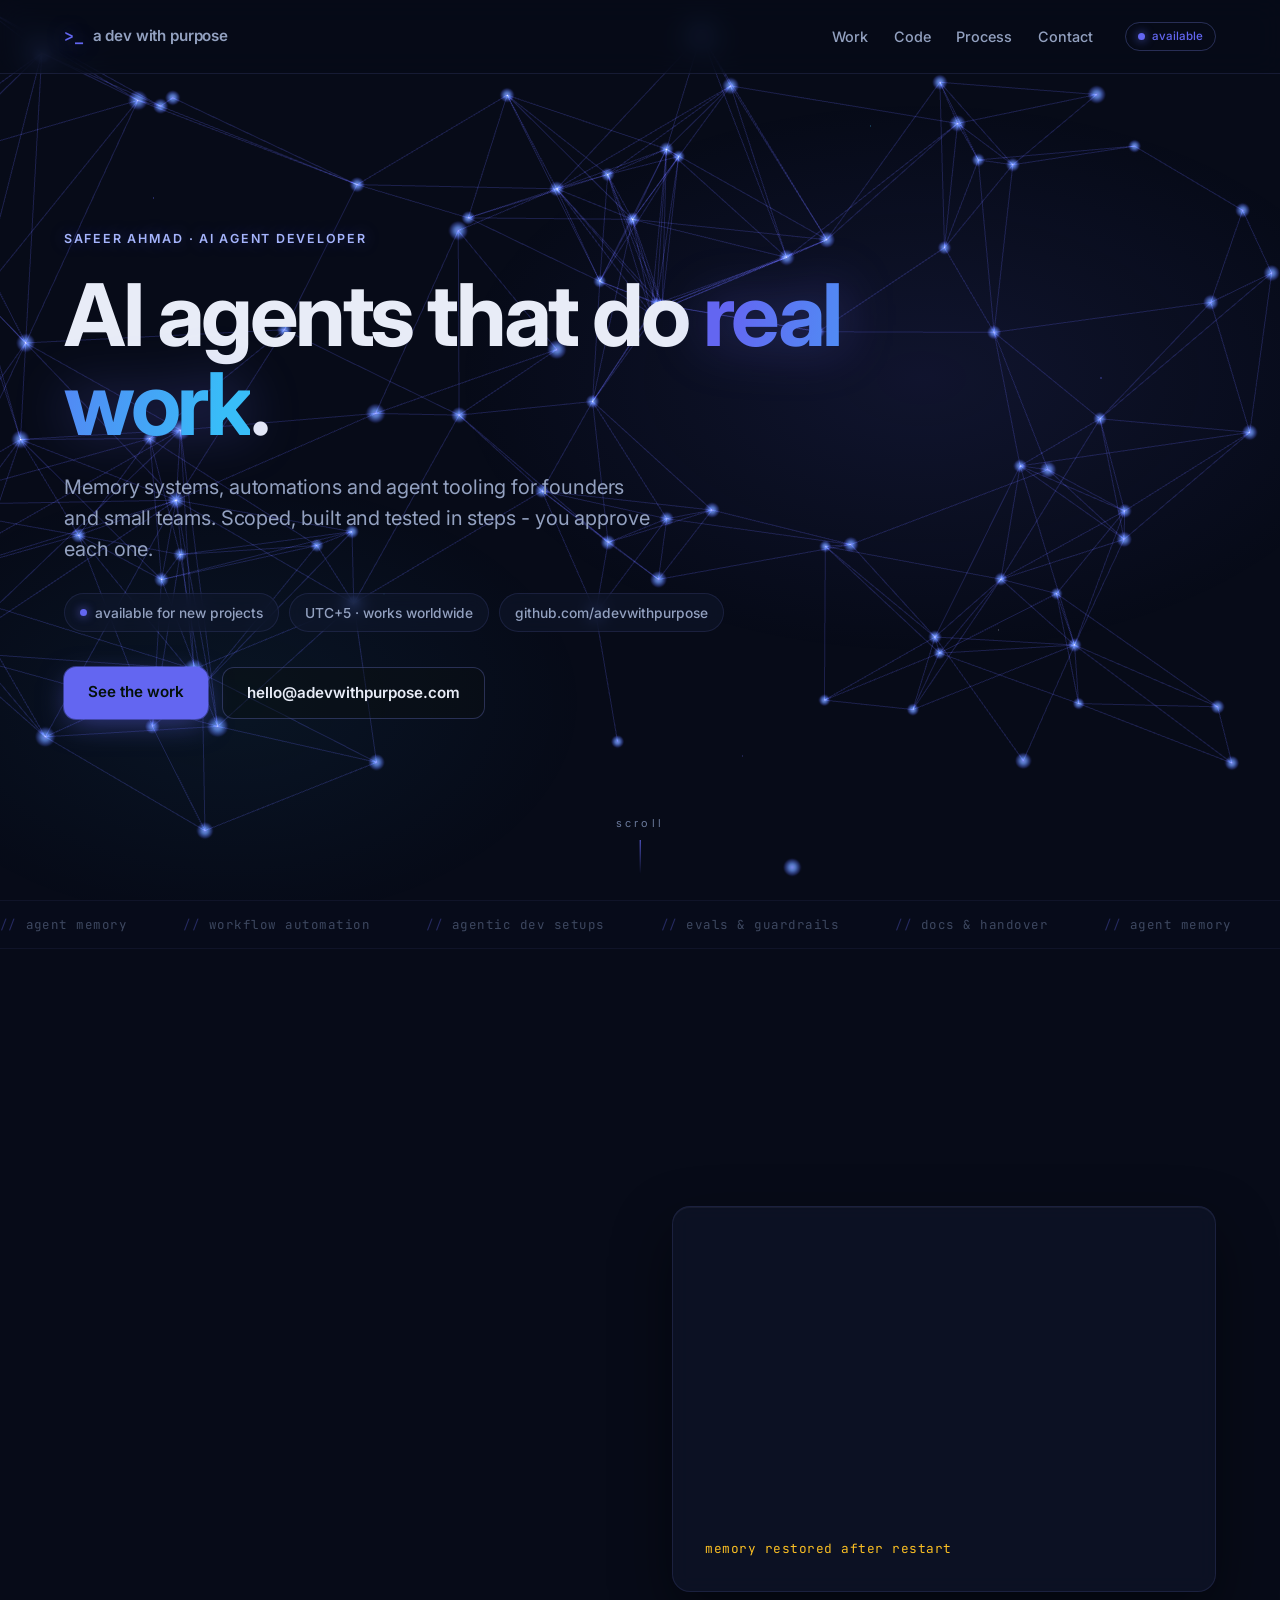
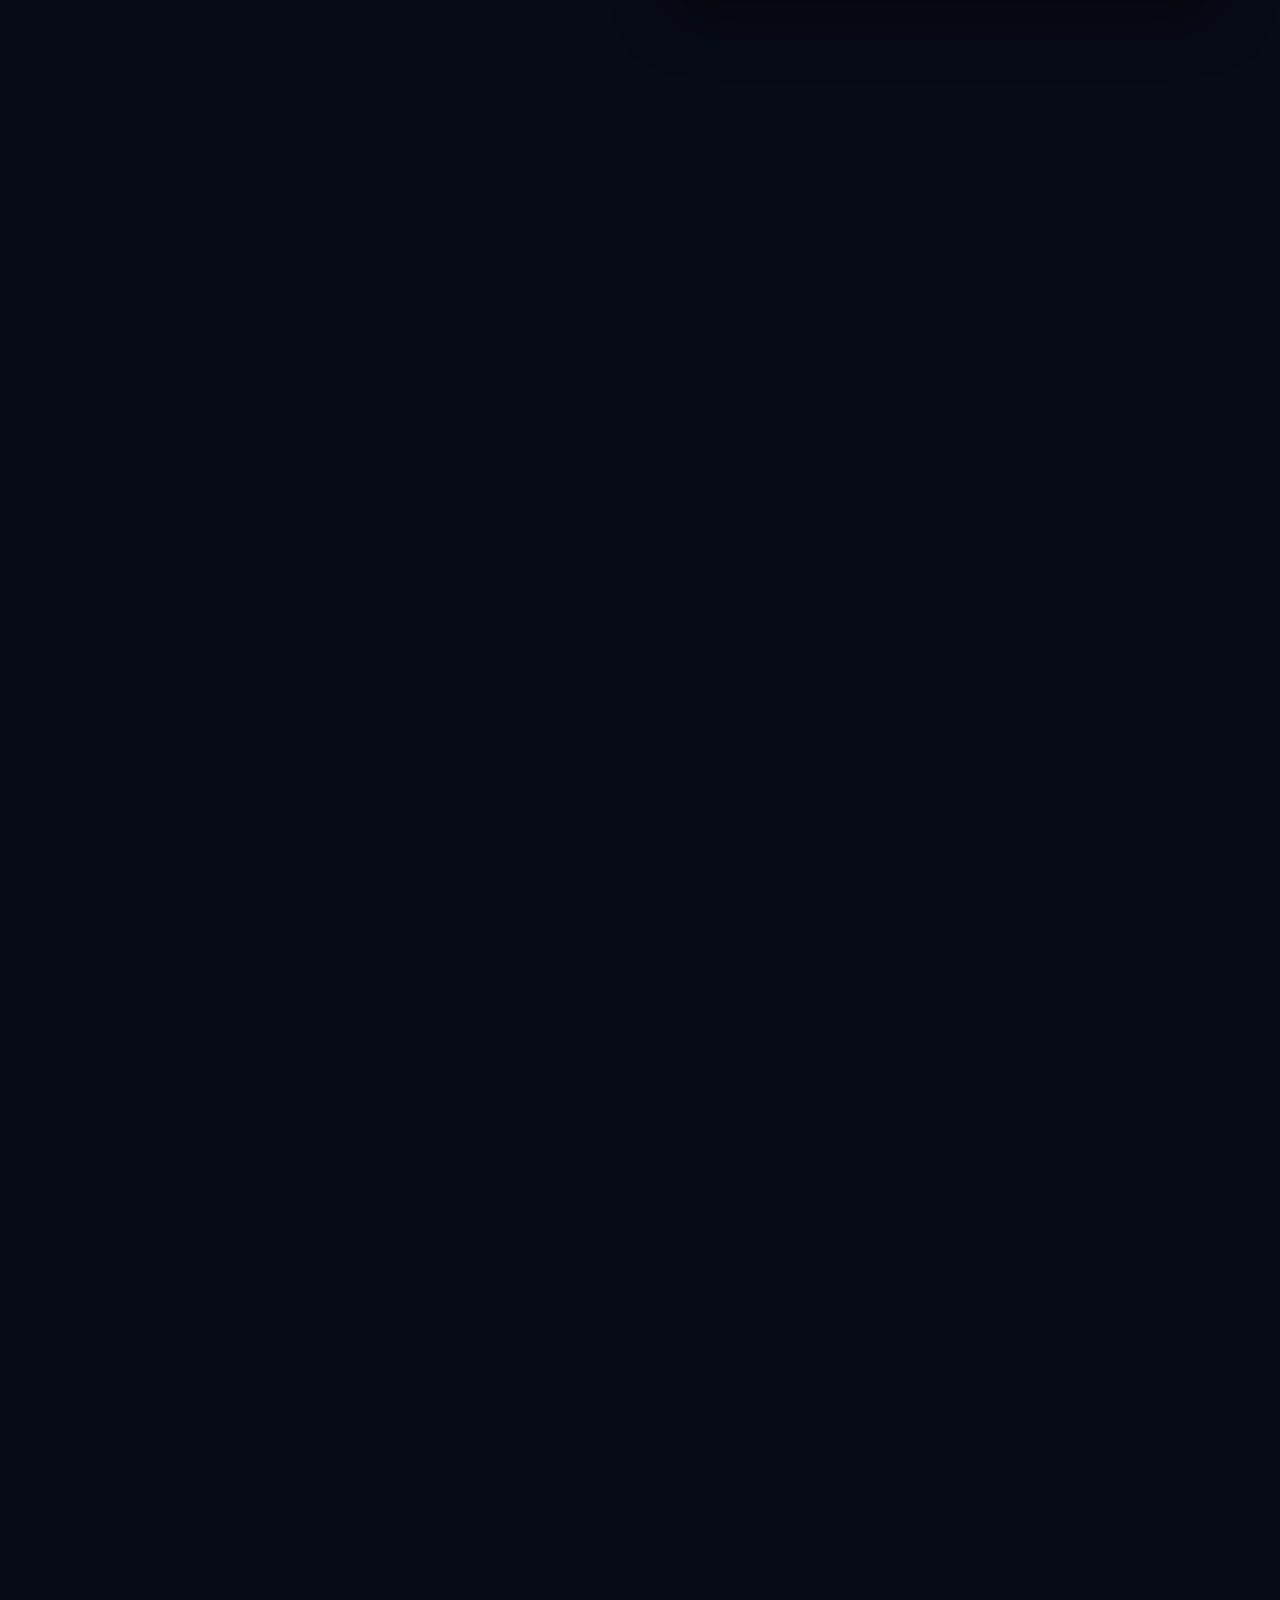
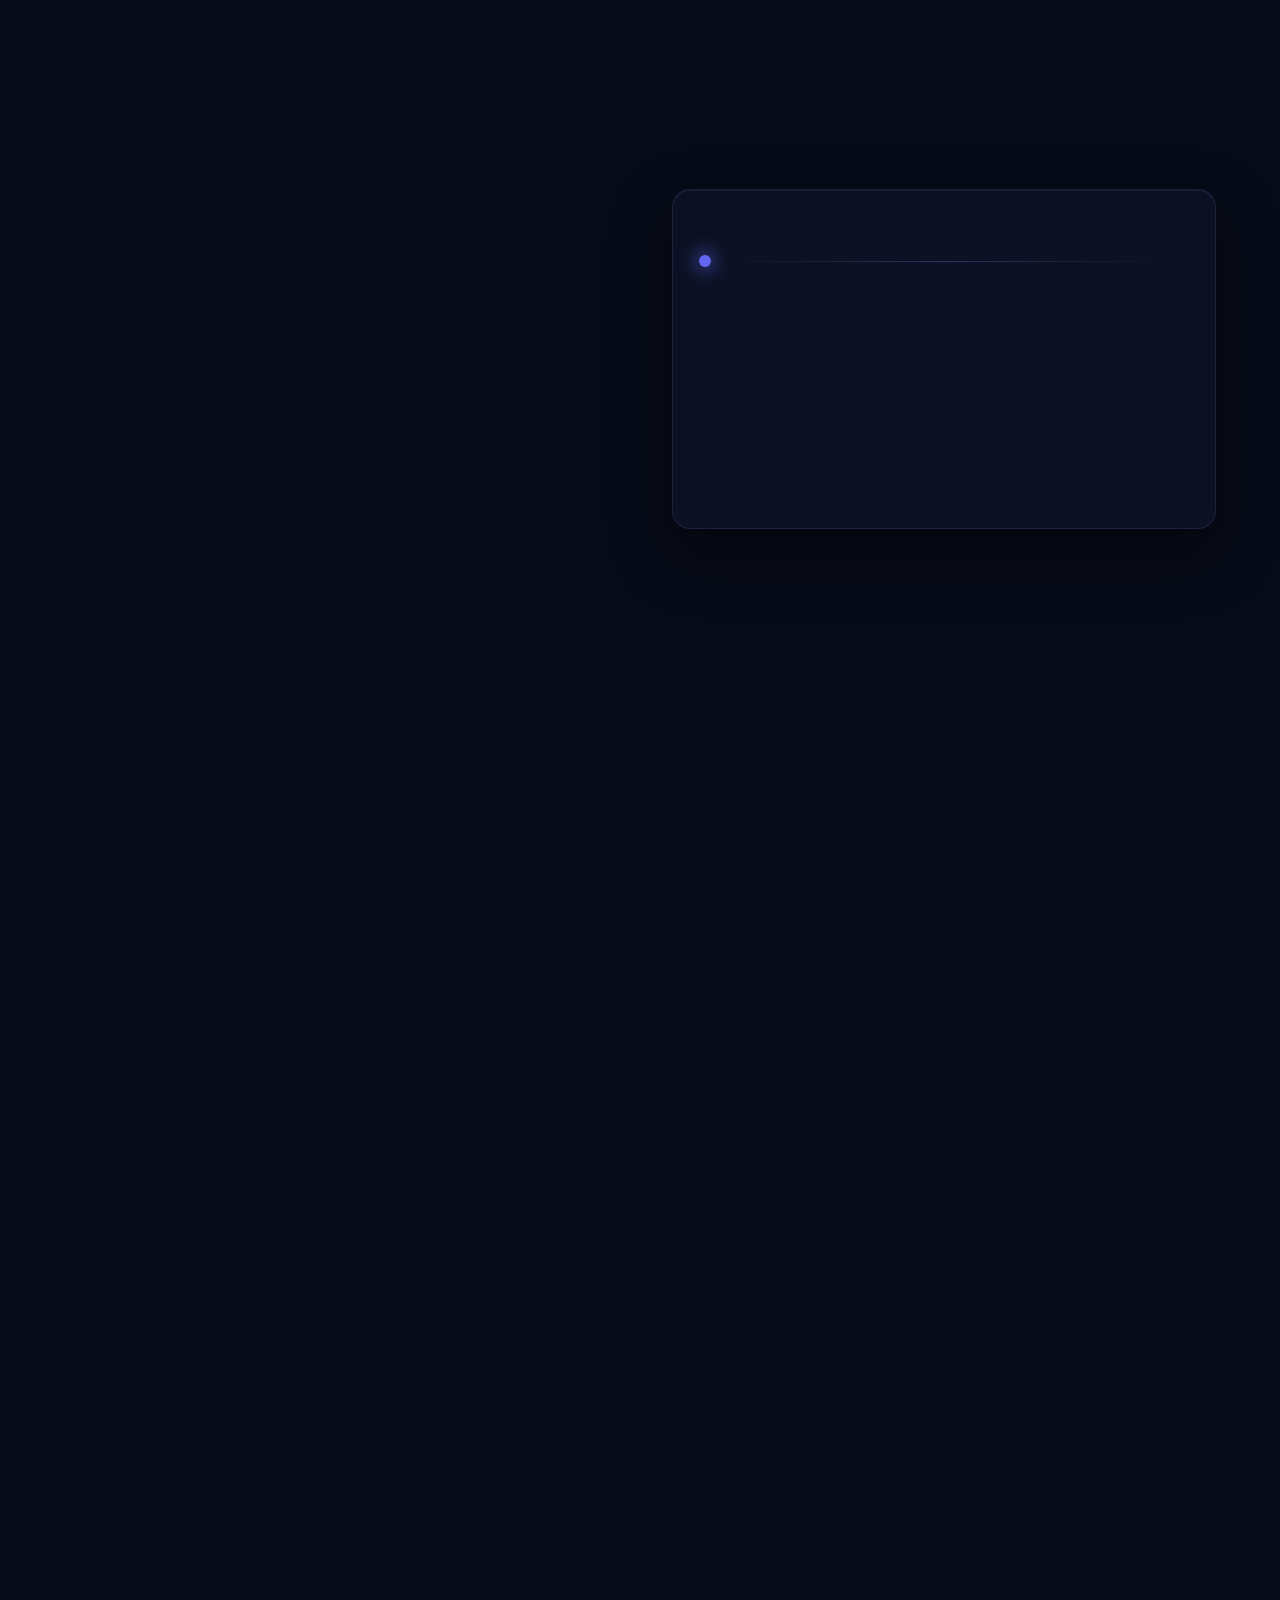
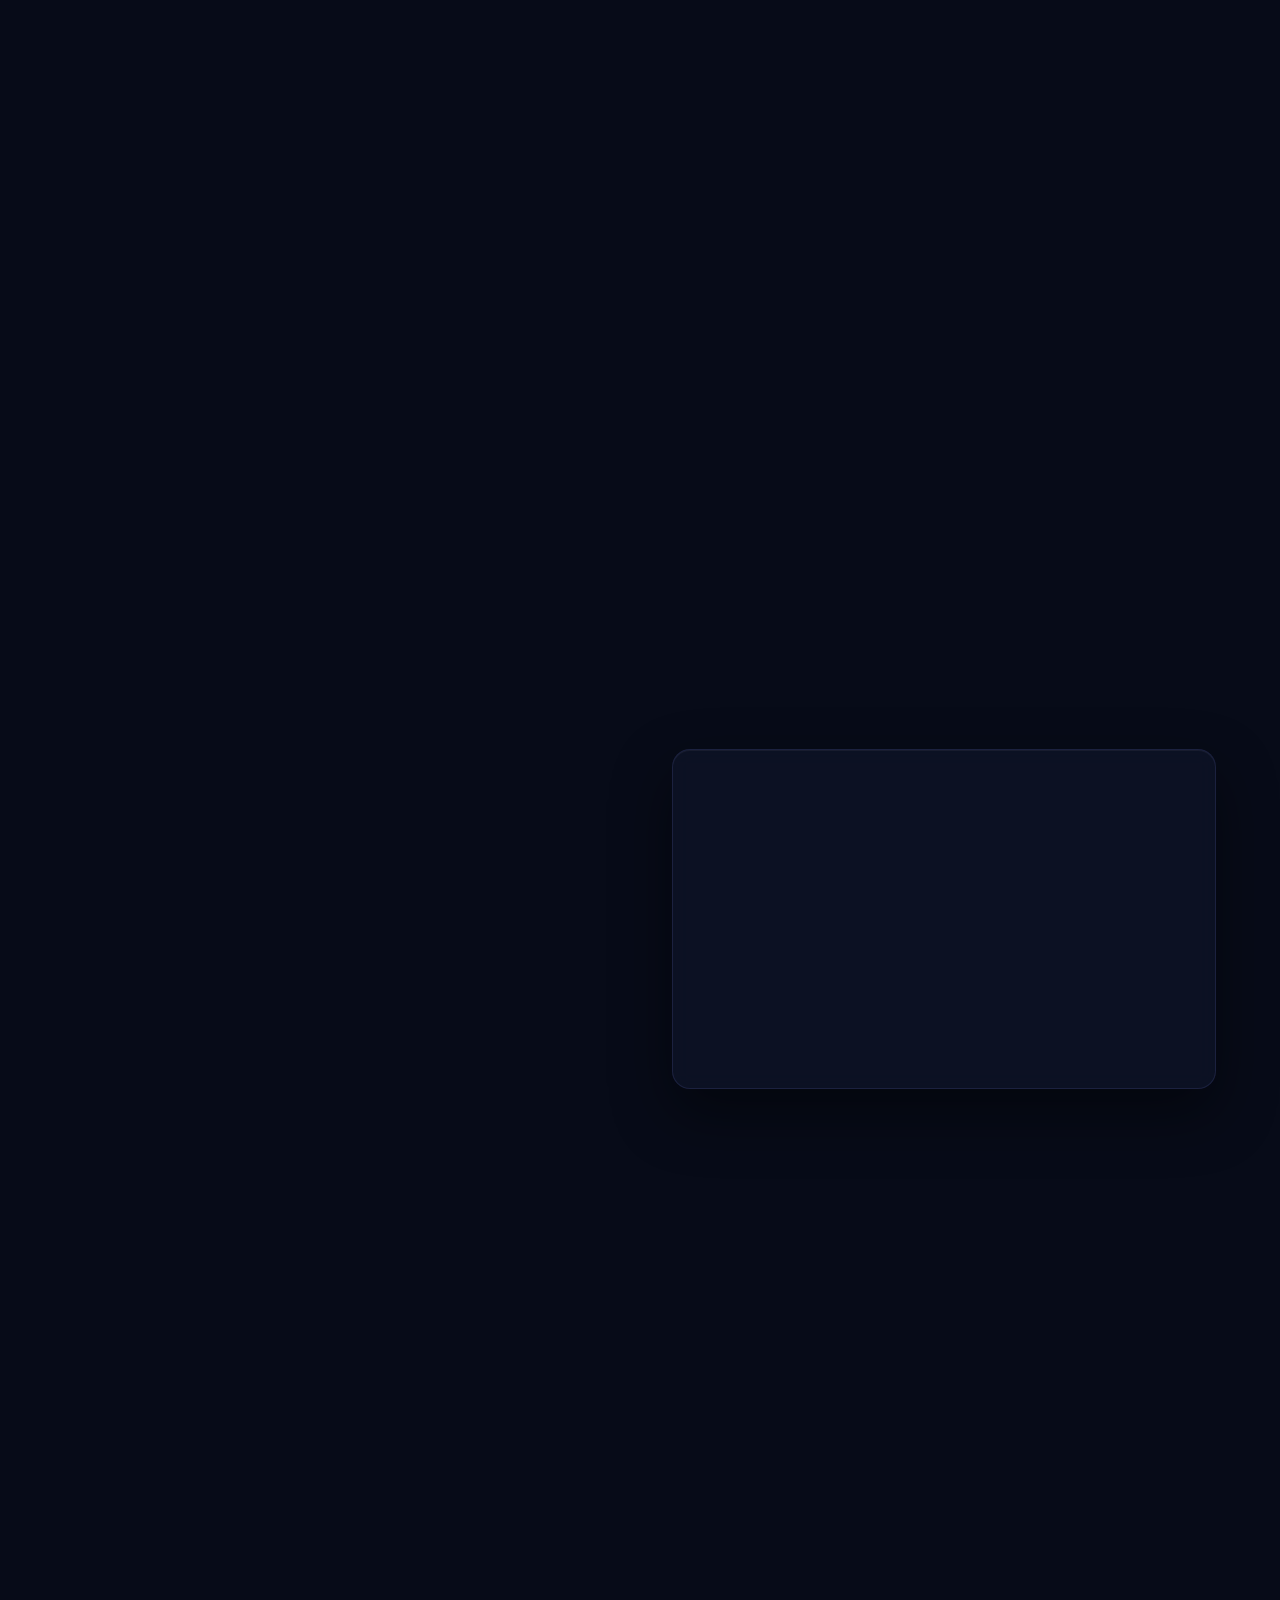
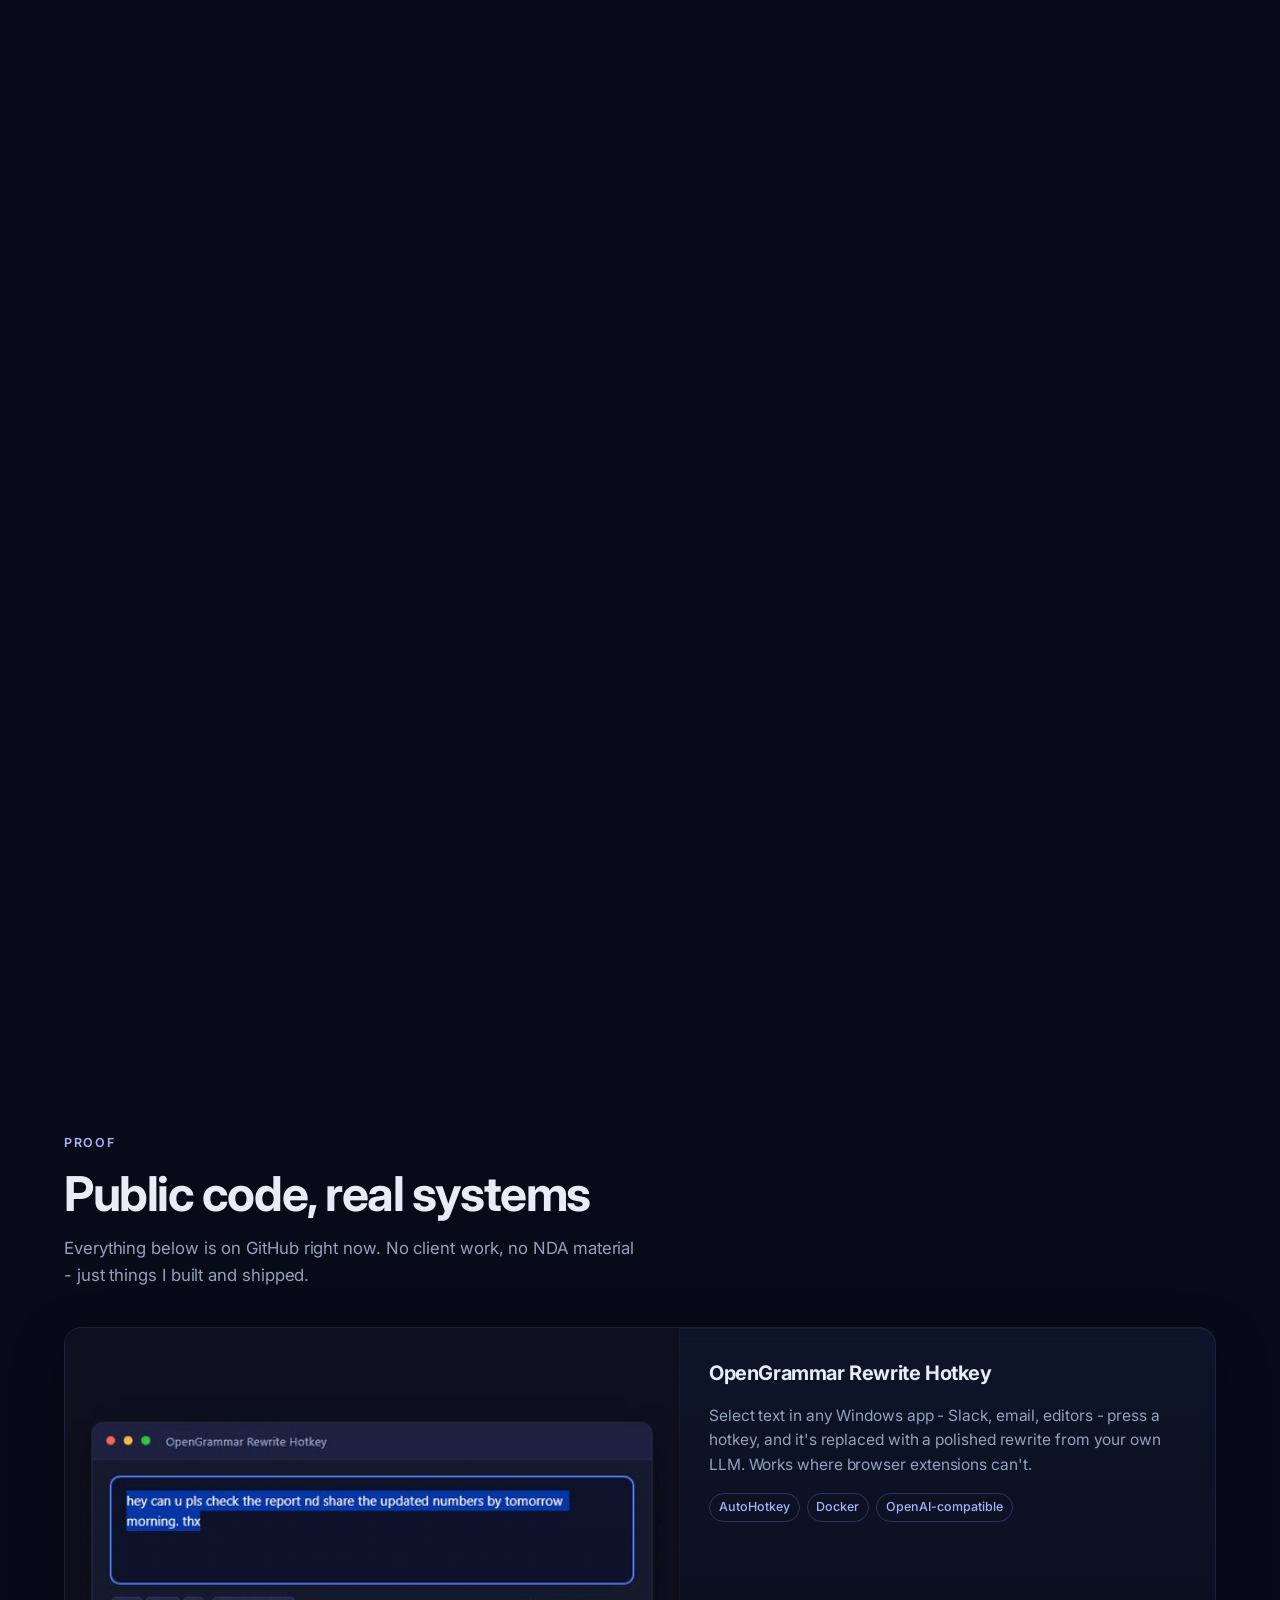
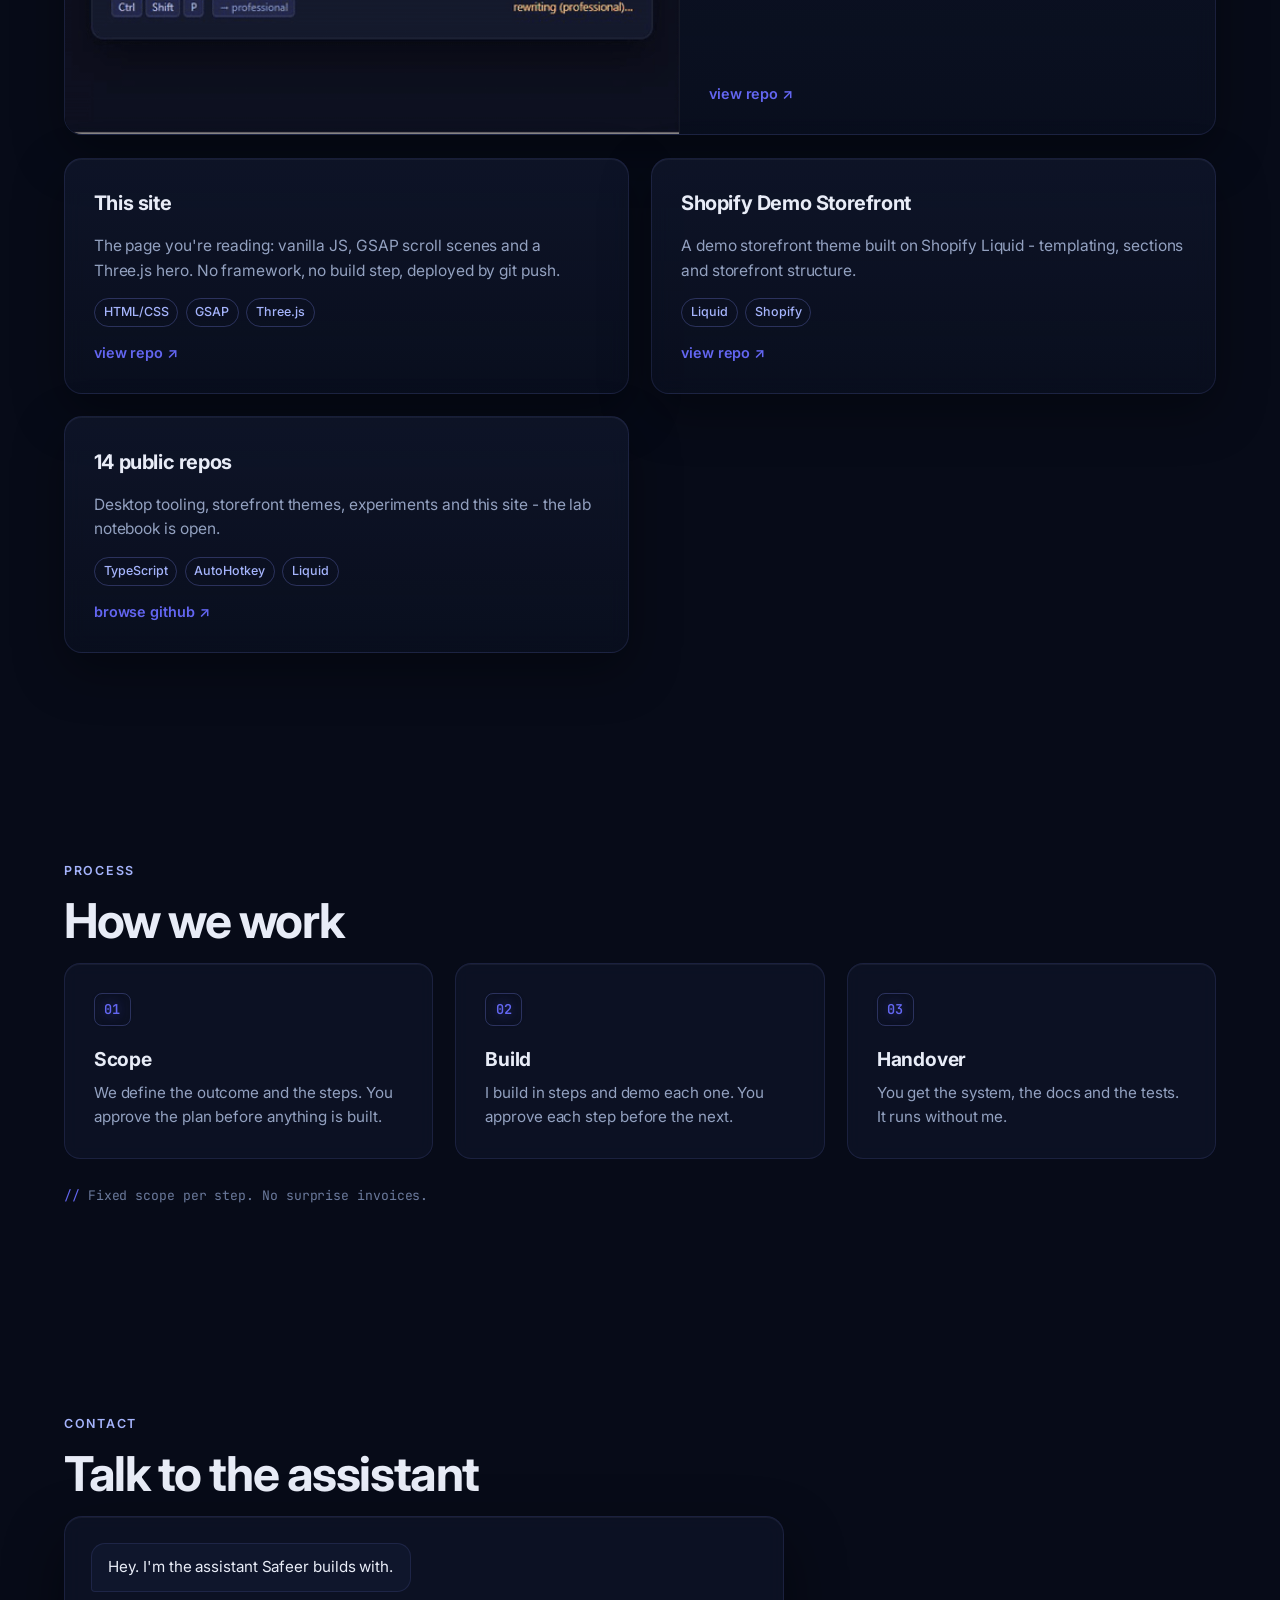
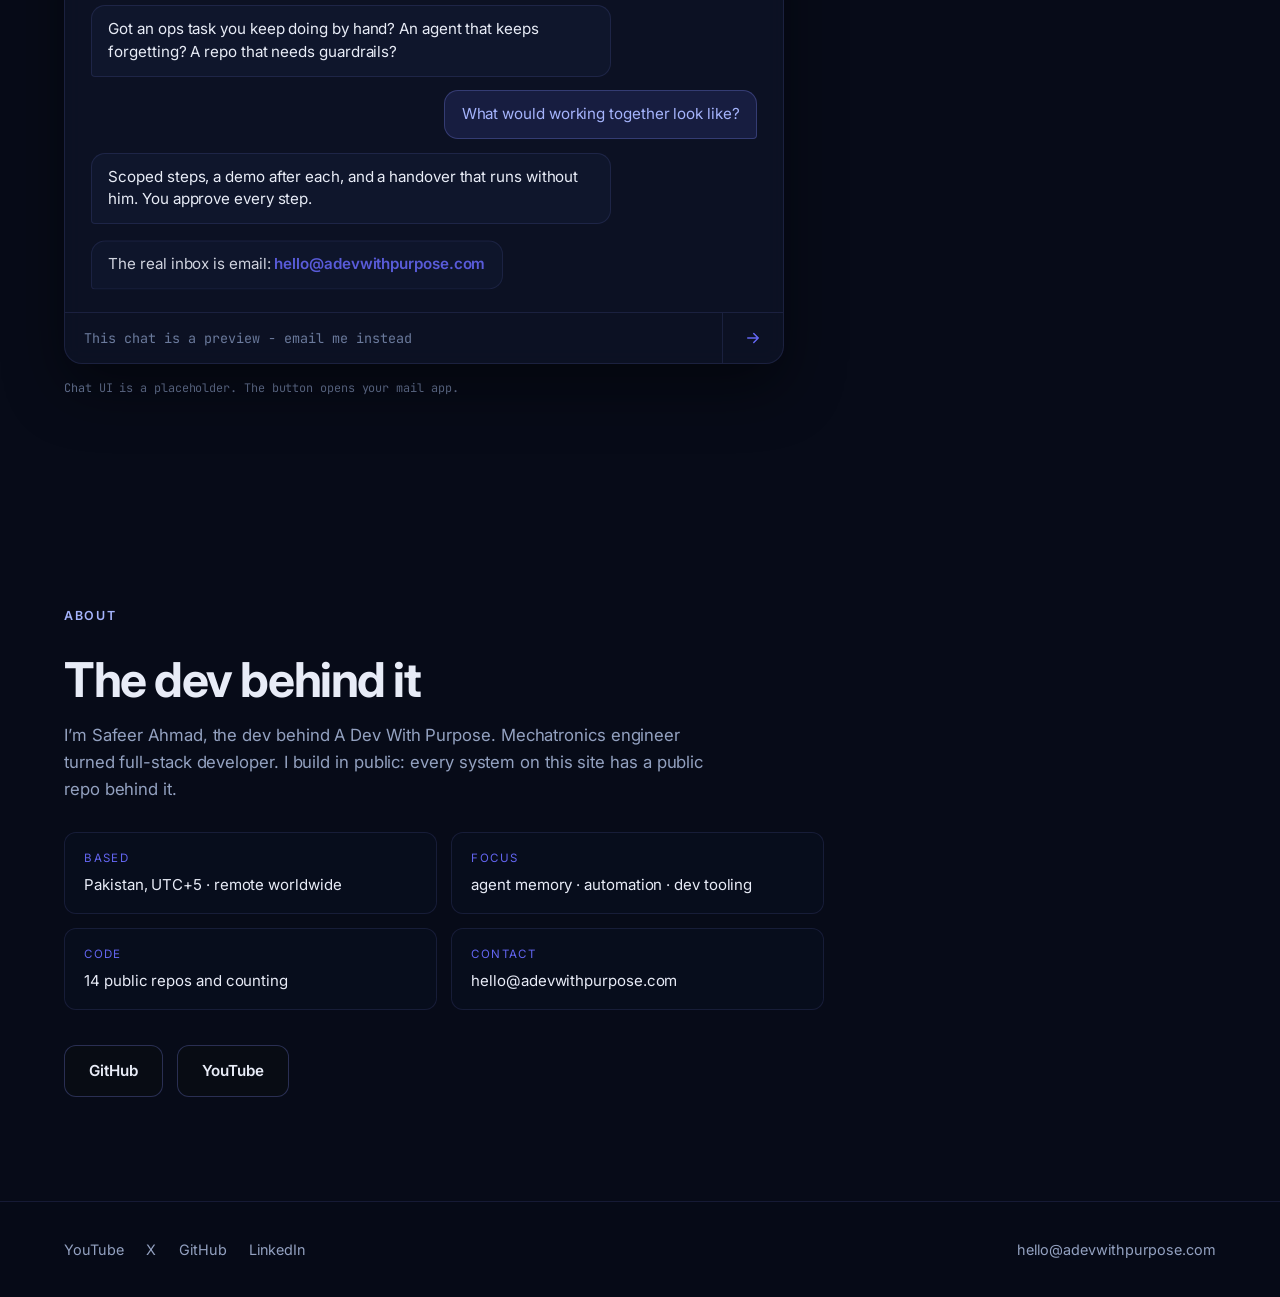
==== commit 417b3441: "v4 on palette A (Indigo Trust) + real-content pass" ====
--- a/v4/index.html
+++ b/v4/index.html
@@ -18,7 +18,7 @@
   <meta property="og:url" content="https://adevwithpurpose.com">
   <meta property="og:image" content="https://adevwithpurpose.com/assets/og.png?v=3">
   <meta name="twitter:card" content="summary_large_image">
-  <meta name="theme-color" content="#0a0712">
+  <meta name="theme-color" content="#070b18">
   <link rel="icon" href="assets/favicon.svg?v=3" type="image/svg+xml">
   <link rel="icon" href="assets/favicon-32.png?v=3" sizes="32x32" type="image/png">
   <link rel="apple-touch-icon" href="assets/apple-touch-icon.png?v=3">
@@ -26,7 +26,7 @@
   <link rel="preconnect" href="https://fonts.googleapis.com"><link rel="preconnect" href="https://fonts.gstatic.com" crossorigin>
  <link href="https://fonts.googleapis.com/css2?family=Inter:wght@400;500;600;700&display=swap" rel="stylesheet">
  <link rel="stylesheet" href="assets/css/styles.css?v=3">
- <link rel="stylesheet" href="assets/css/v4.css?v=1">
+ <link rel="stylesheet" href="assets/css/v4.css?v=2">
 </head>
 <body class="v4">
 
@@ -180,9 +180,17 @@
       </article>
       <article class="proof-card">
         <div class="proof-body">
+          <h3>Shopify Demo Storefront</h3>
+          <p>A demo storefront theme built on Shopify Liquid - templating, sections and storefront structure.</p>
+          <ul class="tags"><li>Liquid</li><li>Shopify</li></ul>
+          <a class="proof-link" href="https://github.com/adevwithpurpose/Shopify-demo">view repo &nearr;</a>
+        </div>
+      </article>
+      <article class="proof-card">
+        <div class="proof-body">
           <h3>14 public repos</h3>
-          <p>Agent tooling, LLM gateways, memory experiments and storefront work - the lab notebook is open.</p>
-          <ul class="tags"><li>TypeScript</li><li>Rust</li><li>Liquid</li></ul>
+          <p>Desktop tooling, storefront themes, experiments and this site - the lab notebook is open.</p>
+          <ul class="tags"><li>TypeScript</li><li>AutoHotkey</li><li>Liquid</li></ul>
           <a class="proof-link" href="https://github.com/adevwithpurpose">browse github &nearr;</a>
         </div>
       </article>
--- a/v4/assets/css/styles.css
+++ b/v4/assets/css/styles.css
@@ -23,17 +23,17 @@
 }
 
 :root {
-  --bg: #0a0712;
-  --bg-2: #100a1e;
-  --panel: rgba(22, 15, 40, 0.55);
-  --line: rgba(167, 139, 250, 0.13);
-  --line-strong: rgba(167, 139, 250, 0.28);
-  --text: #f0eafb;
-  --dim: #a79dc4;
-  --faint: #7a6f96;
-  --accent: #8b5cf6;
-  --accent-2: #c4b5fd;
-  --cyan: #22d3ee;
+  --bg: #070b18;
+  --bg-2: #0b1122;
+  --panel: rgba(17, 24, 46, 0.55);
+  --line: rgba(129, 140, 248, 0.13);
+  --line-strong: rgba(129, 140, 248, 0.28);
+  --text: #e8ecf7;
+  --dim: #93a1c0;
+  --faint: #6b7a9c;
+  --accent: #6366f1;
+  --accent-2: #a5b4fc;
+  --cyan: #38bdf8;
   --amber: #fbbf24;
   --font-d: 'Space Grotesk', system-ui, sans-serif;
   --font-m: 'JetBrains Mono', ui-monospace, monospace;
@@ -52,8 +52,8 @@
 body::before { /* fine grid texture over everything */
   content: ''; position: fixed; inset: 0; z-index: 0; pointer-events: none;
   background-image:
-    linear-gradient(rgba(167,139,250,0.025) 1px, transparent 1px),
-    linear-gradient(90deg, rgba(167,139,250,0.025) 1px, transparent 1px);
+    linear-gradient(rgba(129,140,248,0.025) 1px, transparent 1px),
+    linear-gradient(90deg, rgba(129,140,248,0.025) 1px, transparent 1px);
   background-size: 72px 72px;
 }
 main, .site-header, .site-footer { position: relative; z-index: 1; }
@@ -64,7 +64,7 @@
 .site-header {
   position: fixed; top: 0; left: 0; right: 0; z-index: 50;
   backdrop-filter: blur(14px); -webkit-backdrop-filter: blur(14px);
-  background: rgba(10, 7, 18, 0.72);
+  background: rgba(7, 11, 24, 0.72);
   border-bottom: 1px solid var(--line);
 }
 .header-inner {
@@ -74,7 +74,7 @@
 .brand { display: flex; align-items: center; gap: 0.55rem; color: var(--text); }
 .brand-mark {
   font-family: var(--font-m); font-weight: 600; color: var(--accent);
-  font-size: 1.05rem; text-shadow: 0 0 18px rgba(139, 92, 246, 0.55);
+  font-size: 1.05rem; text-shadow: 0 0 18px rgba(99, 102, 241, 0.55);
 }
 .brand-name { font-family: var(--font-m); font-size: 0.82rem; letter-spacing: 0.04em; color: var(--dim); }
 .site-nav { margin-left: auto; display: flex; gap: 1.6rem; }
@@ -95,7 +95,7 @@
 }
 .pulse-dot {
   width: 7px; height: 7px; border-radius: 50%; background: var(--accent);
-  box-shadow: 0 0 10px rgba(139, 92, 246, 0.9);
+  box-shadow: 0 0 10px rgba(99, 102, 241, 0.9);
   animation: pulse 2.4s ease-in-out infinite; display: inline-block; flex: none;
 }
 @keyframes pulse { 0%,100% { opacity: 1; } 50% { opacity: 0.35; } }
@@ -110,19 +110,19 @@
 .hero-glow {
   position: absolute; inset: 0; z-index: 0; pointer-events: none;
   background:
-    radial-gradient(52% 44% at 72% 42%, rgba(139, 92, 246, 0.10), transparent 70%),
-    radial-gradient(40% 36% at 18% 78%, rgba(34, 211, 238, 0.06), transparent 70%);
+    radial-gradient(52% 44% at 72% 42%, rgba(99, 102, 241, 0.10), transparent 70%),
+    radial-gradient(40% 36% at 18% 78%, rgba(56, 189, 248, 0.06), transparent 70%);
 }
 .hero-static { /* mobile / no-webgl fallback node field */
   position: absolute; inset: 0; z-index: 0; pointer-events: none; opacity: 0.5;
   background-image:
-    radial-gradient(2px 2px at 12% 22%, rgba(139,92,246,0.7) 50%, transparent 51%),
-    radial-gradient(2px 2px at 68% 14%, rgba(34,211,238,0.5) 50%, transparent 51%),
-    radial-gradient(2px 2px at 86% 42%, rgba(139,92,246,0.6) 50%, transparent 51%),
-    radial-gradient(2px 2px at 30% 66%, rgba(34,211,238,0.4) 50%, transparent 51%),
-    radial-gradient(2px 2px at 58% 84%, rgba(139,92,246,0.5) 50%, transparent 51%),
-    radial-gradient(1.5px 1.5px at 44% 34%, rgba(240,234,251,0.5) 50%, transparent 51%),
-    radial-gradient(1.5px 1.5px at 78% 70%, rgba(240,234,251,0.4) 50%, transparent 51%);
+    radial-gradient(2px 2px at 12% 22%, rgba(99,102,241,0.7) 50%, transparent 51%),
+    radial-gradient(2px 2px at 68% 14%, rgba(56,189,248,0.5) 50%, transparent 51%),
+    radial-gradient(2px 2px at 86% 42%, rgba(99,102,241,0.6) 50%, transparent 51%),
+    radial-gradient(2px 2px at 30% 66%, rgba(56,189,248,0.4) 50%, transparent 51%),
+    radial-gradient(2px 2px at 58% 84%, rgba(99,102,241,0.5) 50%, transparent 51%),
+    radial-gradient(1.5px 1.5px at 44% 34%, rgba(232,236,247,0.5) 50%, transparent 51%),
+    radial-gradient(1.5px 1.5px at 78% 70%, rgba(232,236,247,0.4) 50%, transparent 51%);
 }
 .hero-content {
   position: relative; z-index: 2;
@@ -131,7 +131,7 @@
 .kicker {
   font-family: var(--font-m); font-size: 0.8rem; color: var(--accent);
   letter-spacing: 0.08em; margin-bottom: 1.4rem;
-  text-shadow: 0 0 16px rgba(139, 92, 246, 0.4);
+  text-shadow: 0 0 16px rgba(99, 102, 241, 0.4);
 }
 h1 {
   font-weight: 700; letter-spacing: -0.03em; line-height: 1.02;
@@ -141,14 +141,14 @@
 .accent {
   background: linear-gradient(100deg, var(--accent) 20%, var(--cyan) 80%);
   -webkit-background-clip: text; background-clip: text; color: transparent;
-  filter: drop-shadow(0 0 26px rgba(139, 92, 246, 0.35));
+  filter: drop-shadow(0 0 26px rgba(99, 102, 241, 0.35));
 }
 .sub { color: var(--dim); font-size: 1.12rem; max-width: 46ch; margin-bottom: 1.8rem; }
 .hero-chips { list-style: none; display: flex; flex-wrap: wrap; gap: 0.6rem; margin-bottom: 2.2rem; }
 .hero-chips li {
   font-family: var(--font-m); font-size: 0.74rem; color: var(--dim);
   border: 1px solid var(--line); border-radius: 999px; padding: 0.4rem 0.9rem;
-  background: rgba(16, 10, 30, 0.5); backdrop-filter: blur(6px);
+  background: rgba(11, 17, 34, 0.5); backdrop-filter: blur(6px);
   display: flex; align-items: center; gap: 0.5rem;
 }
 .cta-row { display: flex; flex-wrap: wrap; gap: 0.9rem; }
@@ -159,9 +159,9 @@
 }
 .btn-primary {
   background: var(--accent); color: #04110b;
-  box-shadow: 0 0 0 rgba(139, 92, 246, 0);
-}
-.btn-primary:hover { transform: translateY(-2px); box-shadow: 0 8px 34px rgba(139, 92, 246, 0.35); }
+  box-shadow: 0 0 0 rgba(99, 102, 241, 0);
+}
+.btn-primary:hover { transform: translateY(-2px); box-shadow: 0 8px 34px rgba(99, 102, 241, 0.35); }
 .btn-ghost { border: 1px solid var(--line-strong); color: var(--text); background: rgba(10,15,16,0.4); }
 .btn-ghost:hover { transform: translateY(-2px); border-color: var(--accent); }
 .hero-hint {
@@ -179,7 +179,7 @@
 /* ---------- ticker ---------- */
 .ticker {
   border-top: 1px solid var(--line); border-bottom: 1px solid var(--line);
-  overflow: hidden; padding: 0.85rem 0; background: rgba(16, 10, 30, 0.45);
+  overflow: hidden; padding: 0.85rem 0; background: rgba(11, 17, 34, 0.45);
   position: relative; z-index: 1;
 }
 .ticker-track {
@@ -222,16 +222,16 @@
   border: 1px solid var(--line); border-radius: 18px;
   background: var(--panel);
   backdrop-filter: blur(10px);
-  box-shadow: inset 0 1px 0 rgba(240,234,251,0.05), 0 24px 60px rgba(0,0,0,0.45);
+  box-shadow: inset 0 1px 0 rgba(232,236,247,0.05), 0 24px 60px rgba(0,0,0,0.45);
   padding: 2rem; min-height: 340px;
   display: flex; flex-direction: column; justify-content: center; gap: 0.8rem;
 }
 .frag {
   font-family: var(--font-m); font-size: 0.84rem; color: var(--dim);
   border: 1px solid var(--line); border-radius: 9px; padding: 0.65rem 0.95rem;
-  background: rgba(10, 7, 18, 0.55);
-}
-.frag.lit { color: var(--accent-2); border-color: var(--line-strong); text-shadow: 0 0 14px rgba(139,92,246,0.45); }
+  background: rgba(7, 11, 24, 0.55);
+}
+.frag.lit { color: var(--accent-2); border-color: var(--line-strong); text-shadow: 0 0 14px rgba(99,102,241,0.45); }
 .memory-status {
   margin-top: 0.9rem; font-family: var(--font-m); font-size: 0.8rem;
   color: var(--amber); letter-spacing: 0.04em;
@@ -253,12 +253,12 @@
 }
 .pipe-stage.lit {
   color: var(--accent-2); border-color: var(--accent);
-  box-shadow: 0 0 22px rgba(139, 92, 246, 0.25);
+  box-shadow: 0 0 22px rgba(99, 102, 241, 0.25);
 }
 .pipe-token {
   position: absolute; top: 50%; left: 0; width: 12px; height: 12px; z-index: 2;
   margin: -6px 0 0 -6px; border-radius: 50%;
-  background: var(--accent); box-shadow: 0 0 18px 4px rgba(139, 92, 246, 0.55);
+  background: var(--accent); box-shadow: 0 0 18px 4px rgba(99, 102, 241, 0.55);
 }
 .pipe-log {
   margin-top: 1.4rem; font-family: var(--font-m); font-size: 0.8rem; color: var(--dim);
@@ -269,7 +269,7 @@
   border: 1px solid var(--line); border-radius: 12px; overflow: hidden;
   background: #050807; box-shadow: 0 18px 50px rgba(0,0,0,0.5);
 }
-.dev-titlebar { display: flex; gap: 7px; padding: 0.7rem 0.9rem; border-bottom: 1px solid var(--line); background: rgba(22,15,40,0.6); }
+.dev-titlebar { display: flex; gap: 7px; padding: 0.7rem 0.9rem; border-bottom: 1px solid var(--line); background: rgba(17,24,46,0.6); }
 .dev-titlebar span { width: 10px; height: 10px; border-radius: 50%; background: var(--faint); opacity: 0.5; }
 .dev-titlebar span:first-child { background: var(--accent); opacity: 0.8; }
 .dev-lines { padding: 1.1rem 1.2rem; display: grid; gap: 0.55rem; }
@@ -296,7 +296,7 @@
 .proof-card {
   border: 1px solid var(--line); border-radius: 18px; overflow: hidden;
   background: var(--panel); backdrop-filter: blur(10px);
-  box-shadow: inset 0 1px 0 rgba(240,234,251,0.05), 0 18px 50px rgba(0,0,0,0.35);
+  box-shadow: inset 0 1px 0 rgba(232,236,247,0.05), 0 18px 50px rgba(0,0,0,0.35);
   transition: transform 0.3s, border-color 0.3s;
 }
 .proof-card:hover { transform: translateY(-4px); border-color: var(--line-strong); }
@@ -314,20 +314,20 @@
   font-family: var(--font-m); font-size: 0.8rem; font-weight: 600; color: var(--accent);
   margin-top: auto;
 }
-.proof-link:hover { text-shadow: 0 0 16px rgba(139, 92, 246, 0.6); }
+.proof-link:hover { text-shadow: 0 0 16px rgba(99, 102, 241, 0.6); }
 
 /* ---------- how ---------- */
 .steps { list-style: none; display: grid; grid-template-columns: repeat(3, 1fr); gap: 1.4rem; }
 .steps li {
   border: 1px solid var(--line); border-radius: 16px; padding: 1.8rem;
   background: var(--panel); backdrop-filter: blur(8px);
-  box-shadow: inset 0 1px 0 rgba(240,234,251,0.05);
+  box-shadow: inset 0 1px 0 rgba(232,236,247,0.05);
   display: flex; flex-direction: column; gap: 1.1rem;
 }
 .step-num {
   font-family: var(--font-m); font-weight: 600; font-size: 0.85rem; color: var(--accent);
   border: 1px solid var(--line-strong); border-radius: 8px; padding: 0.3rem 0.6rem; align-self: flex-start;
-  text-shadow: 0 0 14px rgba(139, 92, 246, 0.5);
+  text-shadow: 0 0 14px rgba(99, 102, 241, 0.5);
 }
 .steps h3 { font-size: 1.2rem; font-weight: 700; margin-bottom: 0.4rem; }
 .steps p { color: var(--dim); font-size: 0.95rem; }
@@ -340,16 +340,16 @@
 .chat-window {
   max-width: 720px; border: 1px solid var(--line); border-radius: 18px; overflow: hidden;
   background: var(--panel); backdrop-filter: blur(10px);
-  box-shadow: inset 0 1px 0 rgba(240,234,251,0.05), 0 24px 60px rgba(0,0,0,0.45);
+  box-shadow: inset 0 1px 0 rgba(232,236,247,0.05), 0 24px 60px rgba(0,0,0,0.45);
 }
 .chat-scroll { padding: 1.6rem; display: flex; flex-direction: column; gap: 0.85rem; min-height: 300px; }
 .msg {
   max-width: 78%; padding: 0.75rem 1.05rem; border-radius: 14px;
   font-size: 0.95rem; line-height: 1.5;
 }
-.msg-bot { background: rgba(22, 15, 40, 0.9); border: 1px solid var(--line); align-self: flex-start; border-bottom-left-radius: 4px; }
+.msg-bot { background: rgba(17, 24, 46, 0.9); border: 1px solid var(--line); align-self: flex-start; border-bottom-left-radius: 4px; }
 .msg-user {
-  background: rgba(139, 92, 246, 0.14); border: 1px solid var(--line-strong);
+  background: rgba(99, 102, 241, 0.14); border: 1px solid var(--line-strong);
   align-self: flex-end; border-bottom-right-radius: 4px; color: var(--accent-2);
 }
 .msg-cta a { font-weight: 600; }
@@ -370,7 +370,7 @@
 .facts { list-style: none; display: grid; grid-template-columns: repeat(2, 1fr); gap: 0.9rem; margin-bottom: 2.2rem; max-width: 760px; }
 .facts li {
   border: 1px solid var(--line); border-radius: 12px; padding: 1rem 1.2rem;
-  background: rgba(16, 10, 30, 0.45); font-size: 0.94rem;
+  background: rgba(11, 17, 34, 0.45); font-size: 0.94rem;
 }
 .facts li span {
   display: block; font-family: var(--font-m); font-size: 0.68rem; letter-spacing: 0.14em;
@@ -379,7 +379,7 @@
 .about .cta-row { margin-top: 0.4rem; }
 
 /* ---------- footer ---------- */
-.site-footer { border-top: 1px solid var(--line); background: rgba(10, 7, 18, 0.8); }
+.site-footer { border-top: 1px solid var(--line); background: rgba(7, 11, 24, 0.8); }
 .footer-inner {
   max-width: 1200px; margin: 0 auto; padding: 1.6rem 1.5rem;
   display: flex; flex-wrap: wrap; gap: 1.2rem; align-items: center; justify-content: space-between;
@@ -413,15 +413,15 @@
 }
 
 /* ---------- v3.1 polish pass (craft-floor: browser surfaces, states, targets) ---------- */
-::selection { background: rgba(139, 92, 246, 0.85); color: #04110b; }
+::selection { background: rgba(99, 102, 241, 0.85); color: #04110b; }
 :focus-visible { outline: 2px solid var(--accent); outline-offset: 3px; border-radius: 4px; }
 a { text-underline-offset: 3px; }
 .site-nav a, .footer-links a, .footer-mail { display: inline-flex; align-items: center; min-height: 44px; }
-html { scrollbar-color: rgba(139, 92, 246, 0.35) #100a1e; }
+html { scrollbar-color: rgba(99, 102, 241, 0.35) #0b1122; }
 ::-webkit-scrollbar { width: 10px; }
-::-webkit-scrollbar-track { background: #100a1e; }
-::-webkit-scrollbar-thumb { background: rgba(139, 92, 246, 0.28); border-radius: 6px; border: 2px solid #100a1e; }
-::-webkit-scrollbar-thumb:hover { background: rgba(139, 92, 246, 0.45); }
+::-webkit-scrollbar-track { background: #0b1122; }
+::-webkit-scrollbar-thumb { background: rgba(99, 102, 241, 0.28); border-radius: 6px; border: 2px solid #0b1122; }
+::-webkit-scrollbar-thumb:hover { background: rgba(99, 102, 241, 0.45); }
 .chat-input input { caret-color: var(--accent); }
 .chat-input button { display: inline-flex; align-items: center; }
 .btn:active { transform: translateY(0); }
--- a/v4/assets/css/v4.css
+++ b/v4/assets/css/v4.css
@@ -8,12 +8,12 @@
 body.v4::before {
   background-image: none !important;
   background:
-    radial-gradient(60rem 40rem at 85% -10%, rgba(139,92,246,0.14), transparent 60%),
-    radial-gradient(50rem 36rem at -15% 30%, rgba(34,211,238,0.07), transparent 60%),
-    radial-gradient(46rem 40rem at 60% 110%, rgba(139,92,246,0.09), transparent 60%);
+    radial-gradient(60rem 40rem at 85% -10%, rgba(99,102,241,0.14), transparent 60%),
+    radial-gradient(50rem 36rem at -15% 30%, rgba(56,189,248,0.07), transparent 60%),
+    radial-gradient(46rem 40rem at 60% 110%, rgba(99,102,241,0.09), transparent 60%);
 }
 /* header: slimmer, blurred, quiet */
-body.v4 .site-header { backdrop-filter: blur(14px); -webkit-backdrop-filter: blur(14px); background: rgba(10,7,18,0.55); }
+body.v4 .site-header { backdrop-filter: blur(14px); -webkit-backdrop-filter: blur(14px); background: rgba(7,11,24,0.55); }
 body.v4 .brand-name { font-family: 'Inter', system-ui, sans-serif; font-weight: 600; letter-spacing: -0.01em; text-transform: none; font-size: 0.95rem; }
 body.v4 .site-nav a { font-family: 'Inter', system-ui, sans-serif; text-transform: none; letter-spacing: 0; font-size: 0.9rem; font-weight: 500; }
 body.v4 .header-status { font-family: 'Inter', system-ui, sans-serif; text-transform: none; letter-spacing: 0; font-weight: 500; }
@@ -44,13 +44,13 @@
   font-family: 'Inter', system-ui, sans-serif; text-transform: none; letter-spacing: 0;
   font-size: 0.86rem; font-weight: 500; color: var(--dim);
   border: 1px solid var(--line); border-radius: 999px;
-  padding: 0.45rem 0.95rem; background: rgba(22,15,40,0.5);
+  padding: 0.45rem 0.95rem; background: rgba(17,24,46,0.5);
   backdrop-filter: blur(8px); -webkit-backdrop-filter: blur(8px);
 }
 /* buttons: solid glow primary, quiet ghost */
 body.v4 .btn { font-family: 'Inter', system-ui, sans-serif; text-transform: none; letter-spacing: 0; font-weight: 600; font-size: 0.95rem; border-radius: 12px; padding: 0.8rem 1.5rem; transition: transform .18s ease, box-shadow .18s ease, border-color .18s ease; }
-body.v4 .btn-primary { box-shadow: 0 0 0 1px rgba(139,92,246,0.5), 0 8px 30px -6px rgba(139,92,246,0.55); }
-body.v4 .btn-primary:hover { transform: translateY(-2px); box-shadow: 0 0 0 1px rgba(139,92,246,0.7), 0 14px 40px -6px rgba(139,92,246,0.65); }
+body.v4 .btn-primary { box-shadow: 0 0 0 1px rgba(99,102,241,0.5), 0 8px 30px -6px rgba(99,102,241,0.55); }
+body.v4 .btn-primary:hover { transform: translateY(-2px); box-shadow: 0 0 0 1px rgba(99,102,241,0.7), 0 14px 40px -6px rgba(99,102,241,0.65); }
 body.v4 .btn-ghost { border-color: var(--line-strong); }
 body.v4 .btn-ghost:hover { transform: translateY(-2px); }
 /* ticker: quieter */
@@ -59,8 +59,8 @@
 body.v4 .section-title { font-size: clamp(1.9rem, 4vw, 3rem); letter-spacing: -0.03em; line-height: 1.08; font-weight: 700; }
 body.v4 .section-sub { font-size: 1.05rem; color: var(--dim); max-width: 52ch; }
 /* cards: soft glass, rounded, hover lift */
-body.v4 .proof-card { border-radius: 18px; border-color: var(--line); background: linear-gradient(180deg, rgba(22,15,40,0.72), rgba(16,10,30,0.6)); backdrop-filter: blur(10px); -webkit-backdrop-filter: blur(10px); transition: transform .2s ease, border-color .2s ease, box-shadow .2s ease; }
-body.v4 .proof-card:hover { transform: translateY(-4px); border-color: var(--line-strong); box-shadow: 0 20px 50px -20px rgba(139,92,246,0.35); }
+body.v4 .proof-card { border-radius: 18px; border-color: var(--line); background: linear-gradient(180deg, rgba(17,24,46,0.72), rgba(11,17,34,0.6)); backdrop-filter: blur(10px); -webkit-backdrop-filter: blur(10px); transition: transform .2s ease, border-color .2s ease, box-shadow .2s ease; }
+body.v4 .proof-card:hover { transform: translateY(-4px); border-color: var(--line-strong); box-shadow: 0 20px 50px -20px rgba(99,102,241,0.35); }
 body.v4 .proof-card h3 { font-size: 1.25rem; letter-spacing: -0.02em; }
 body.v4 .proof-card p { color: var(--dim); font-size: 0.97rem; }
 body.v4 .tags li { font-family: 'Inter', system-ui, sans-serif; text-transform: none; letter-spacing: 0; font-size: 0.78rem; font-weight: 500; border-radius: 999px; }
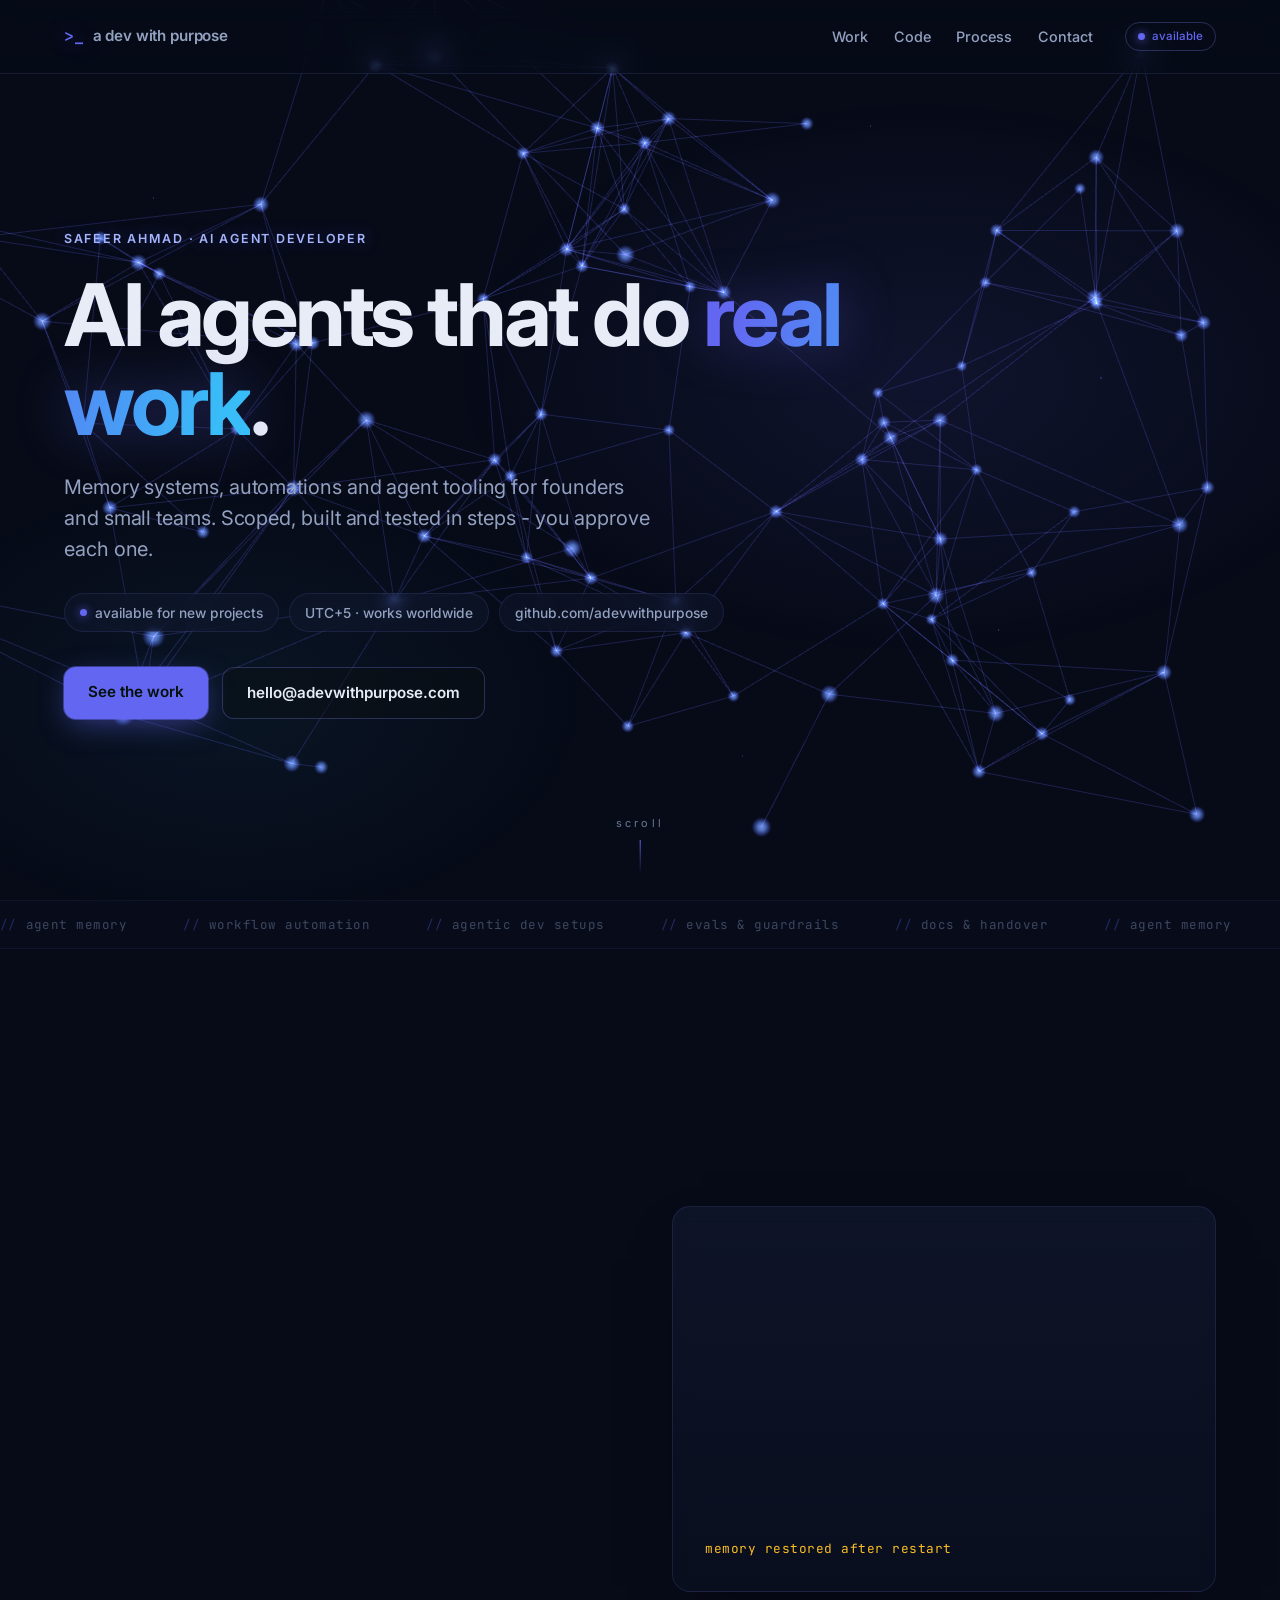
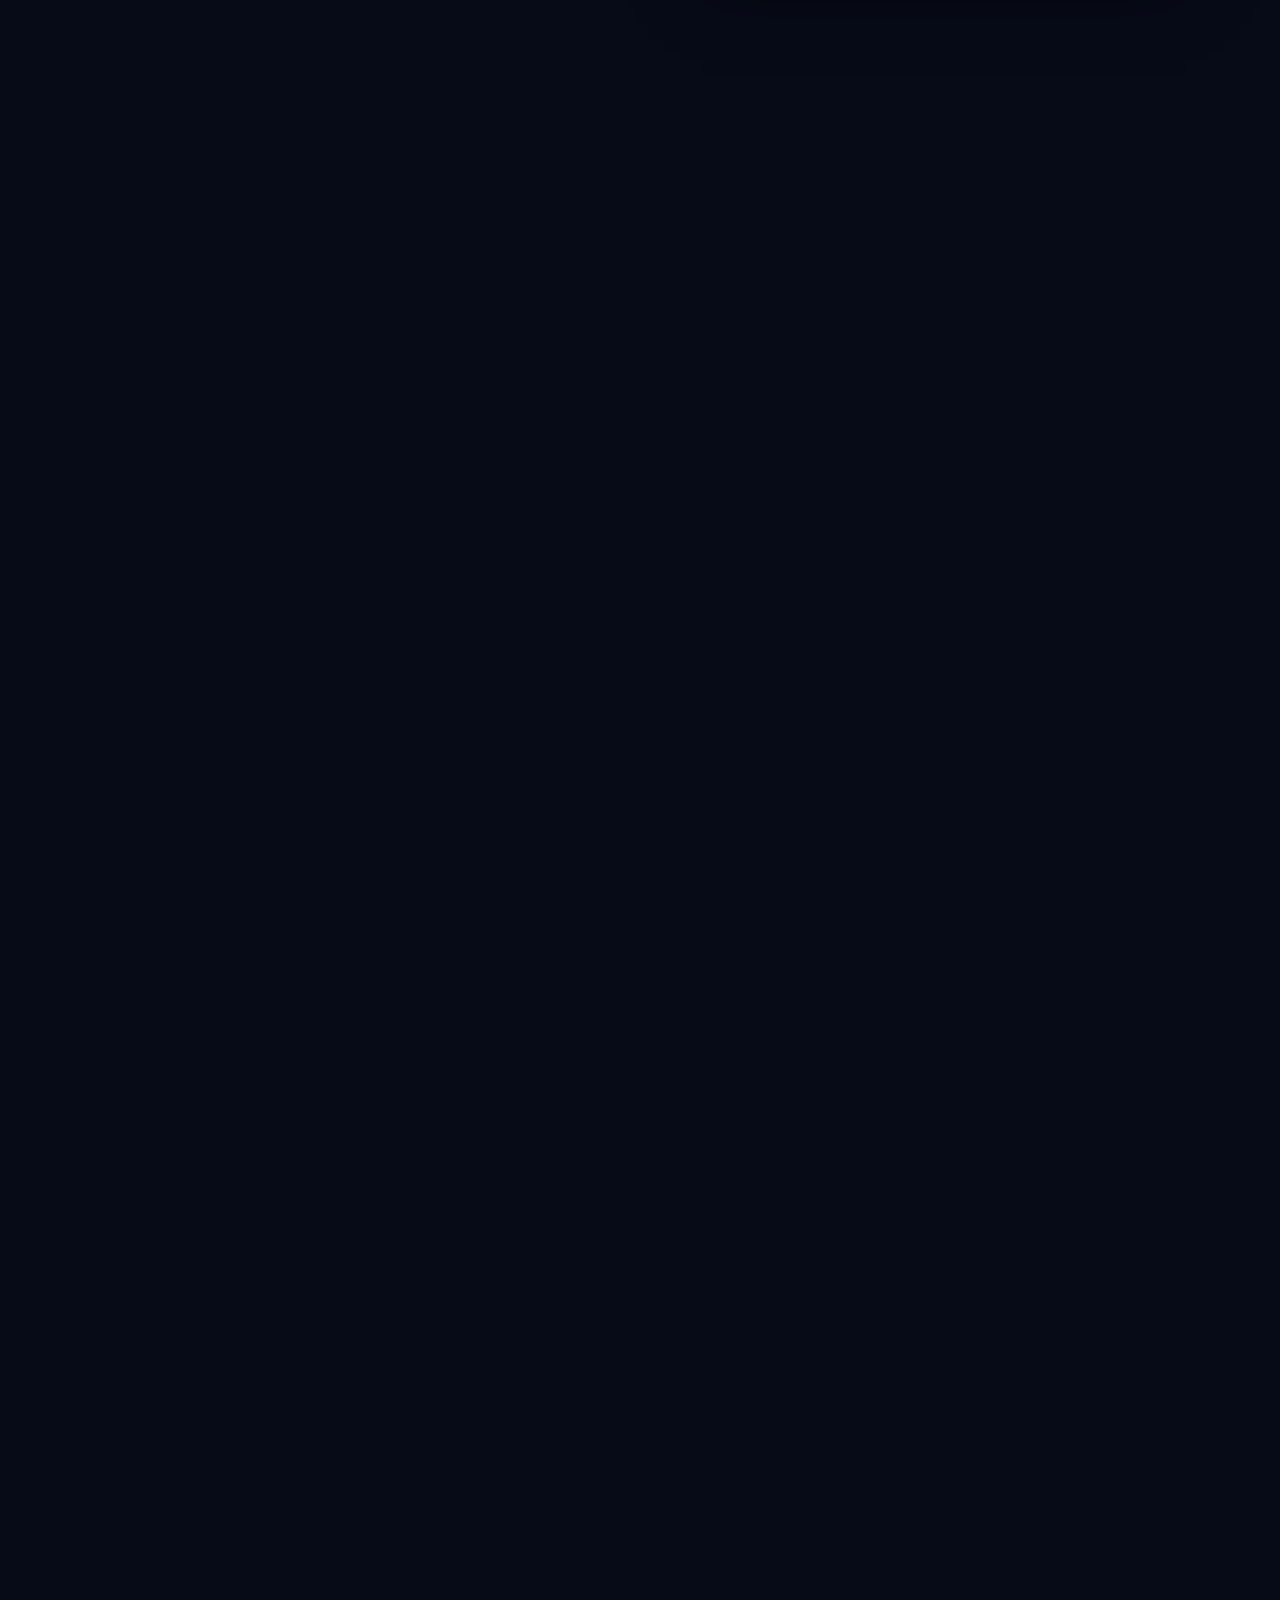
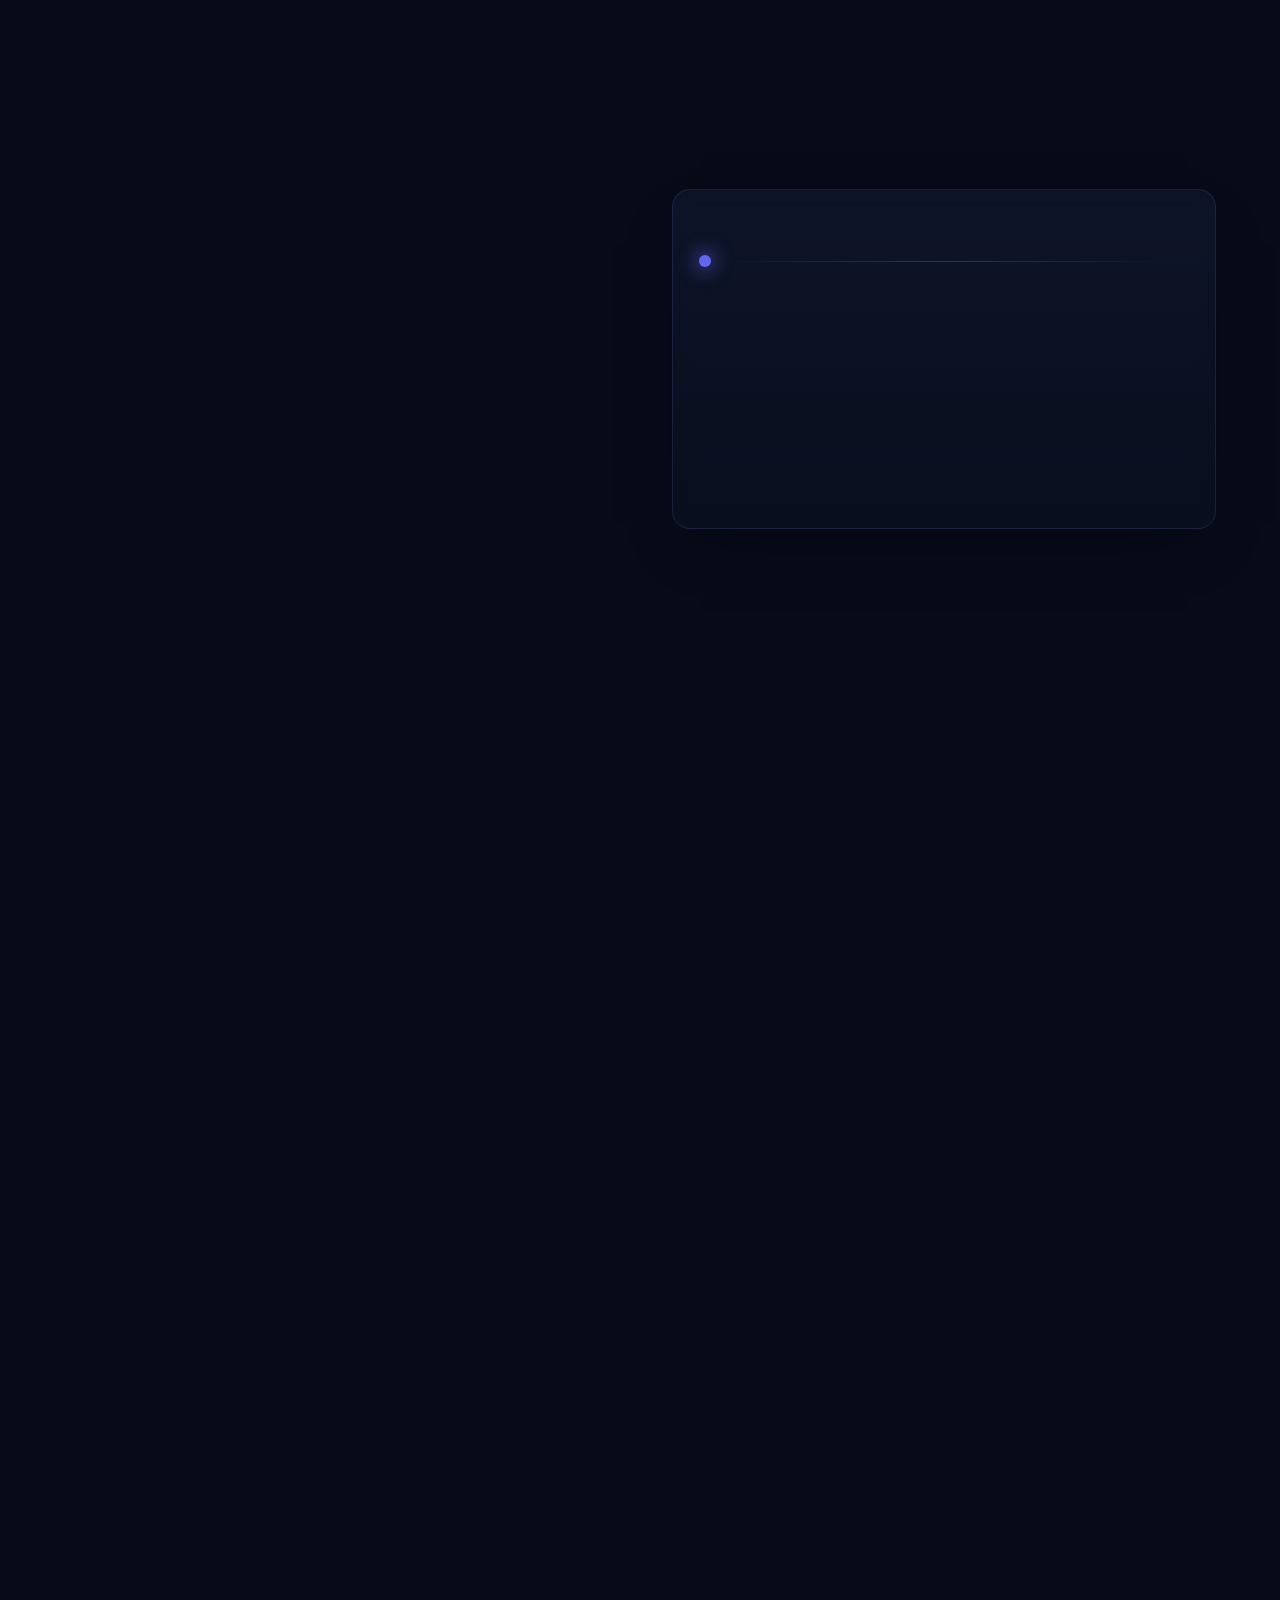
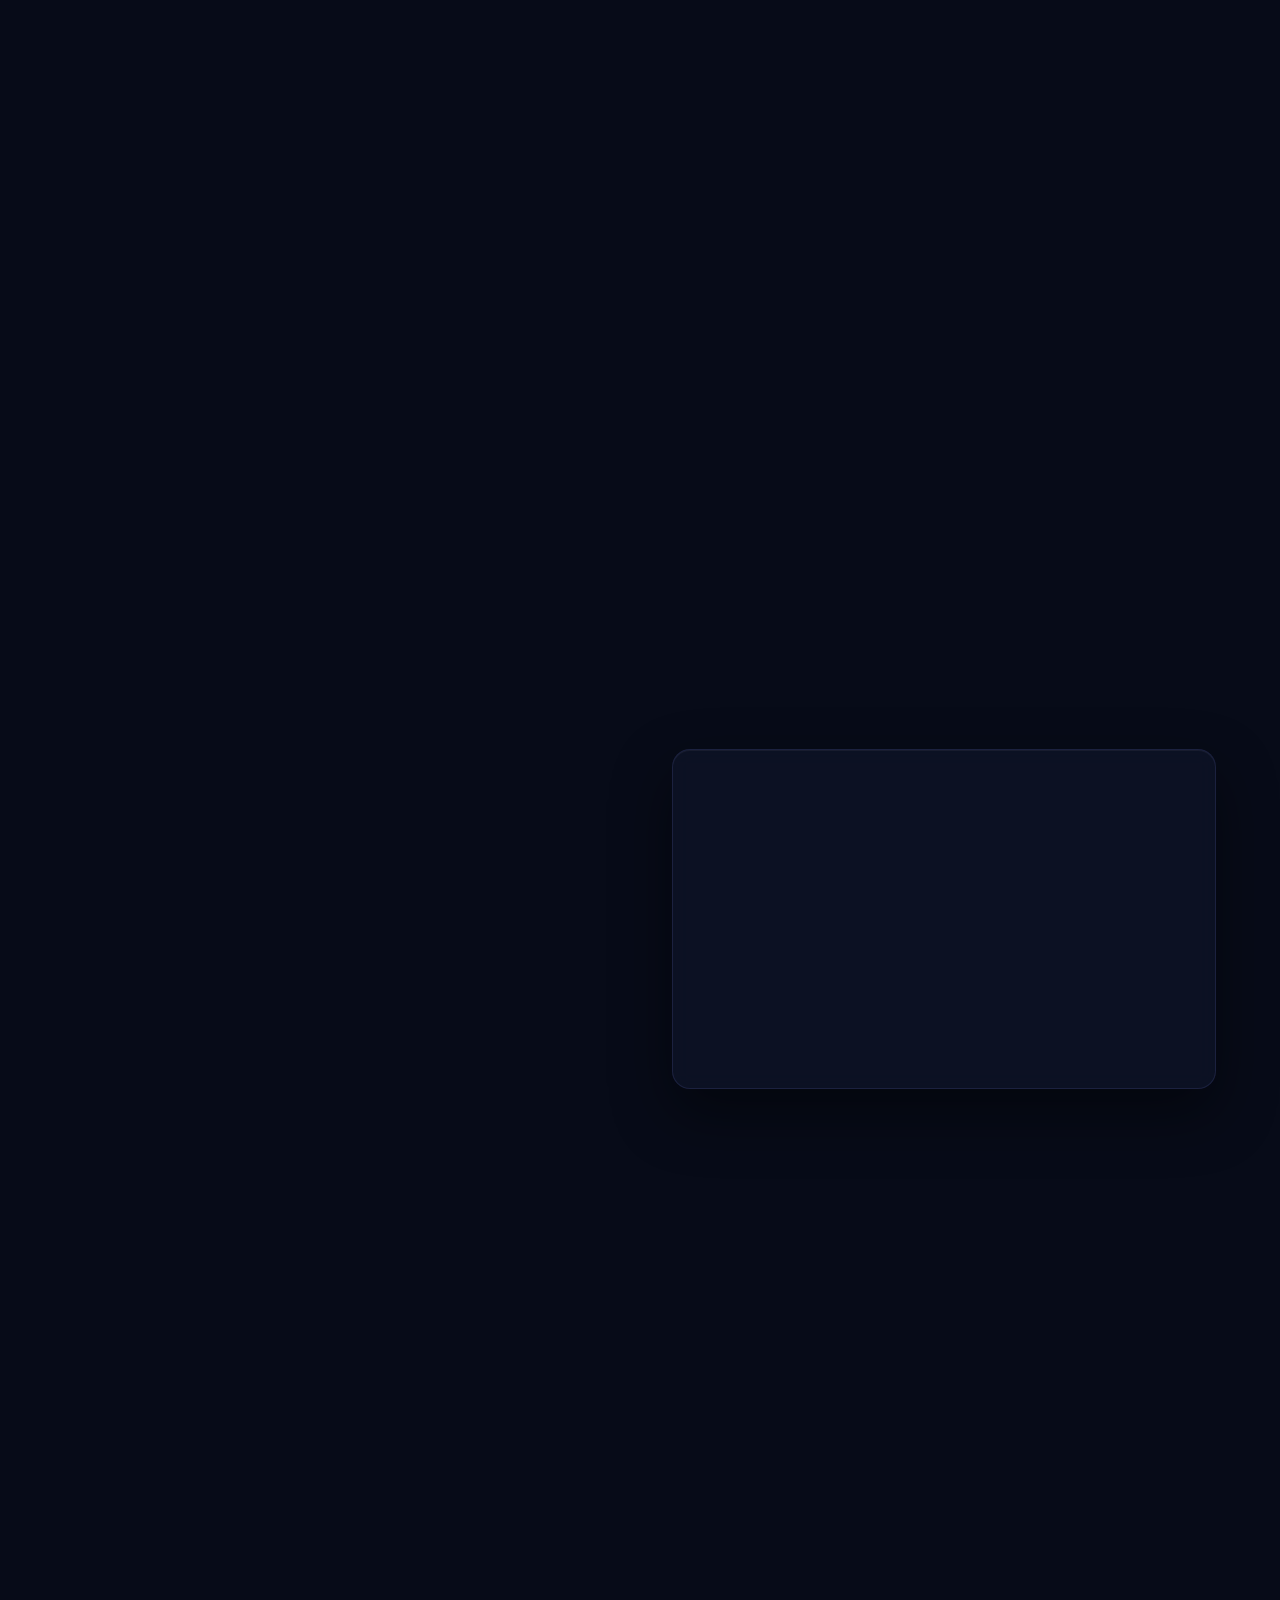
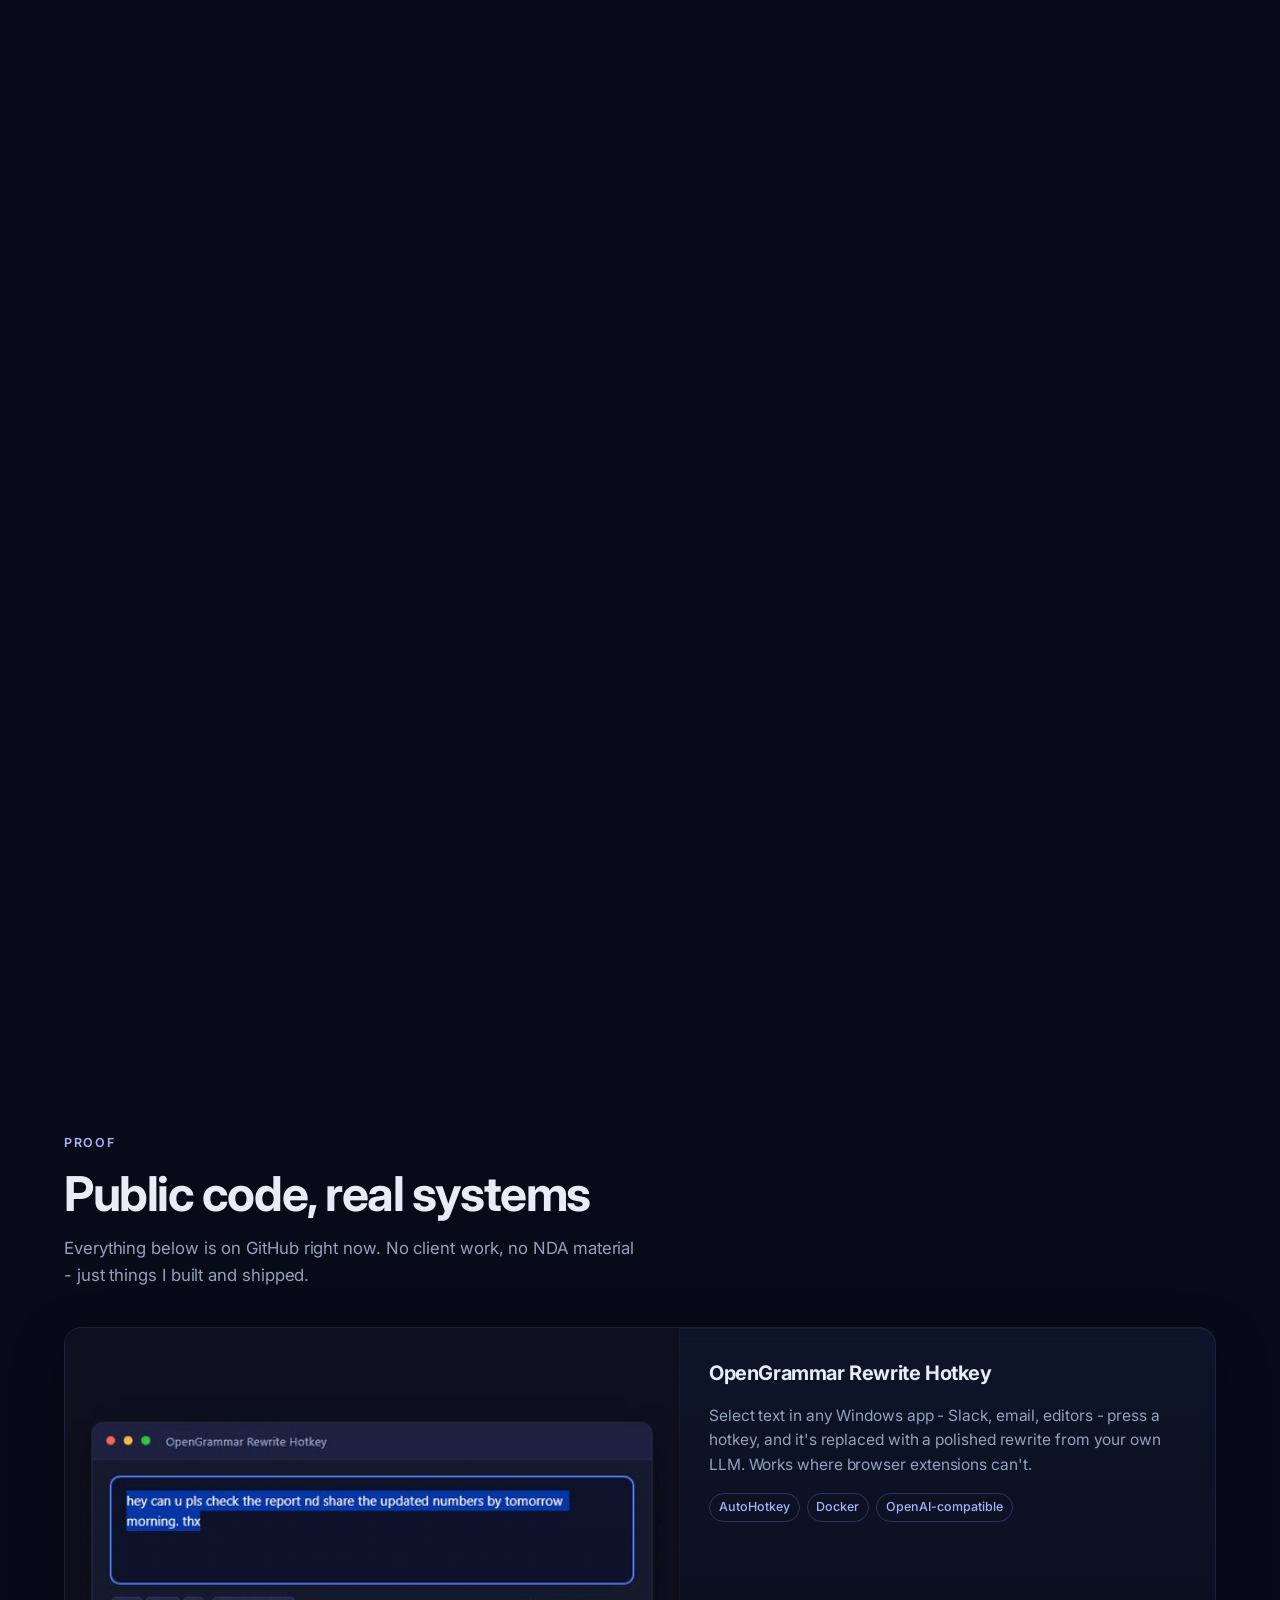
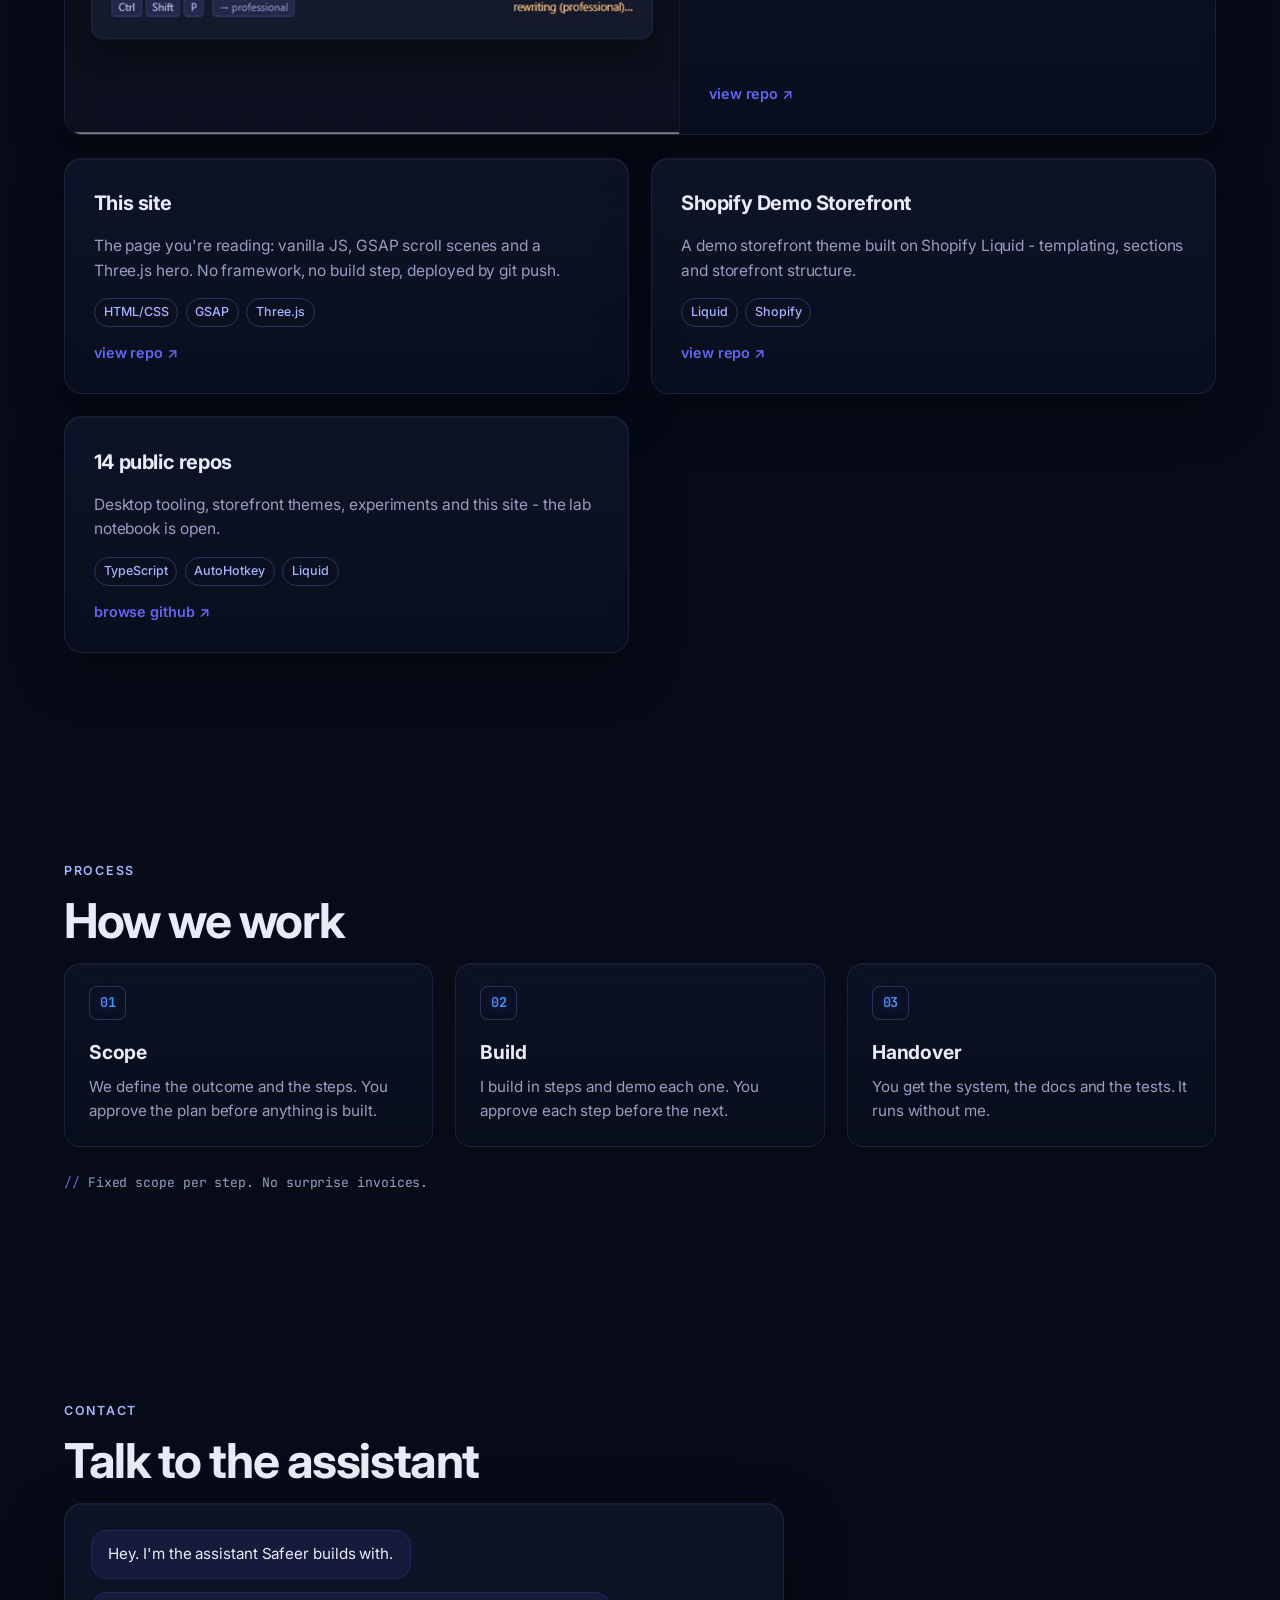
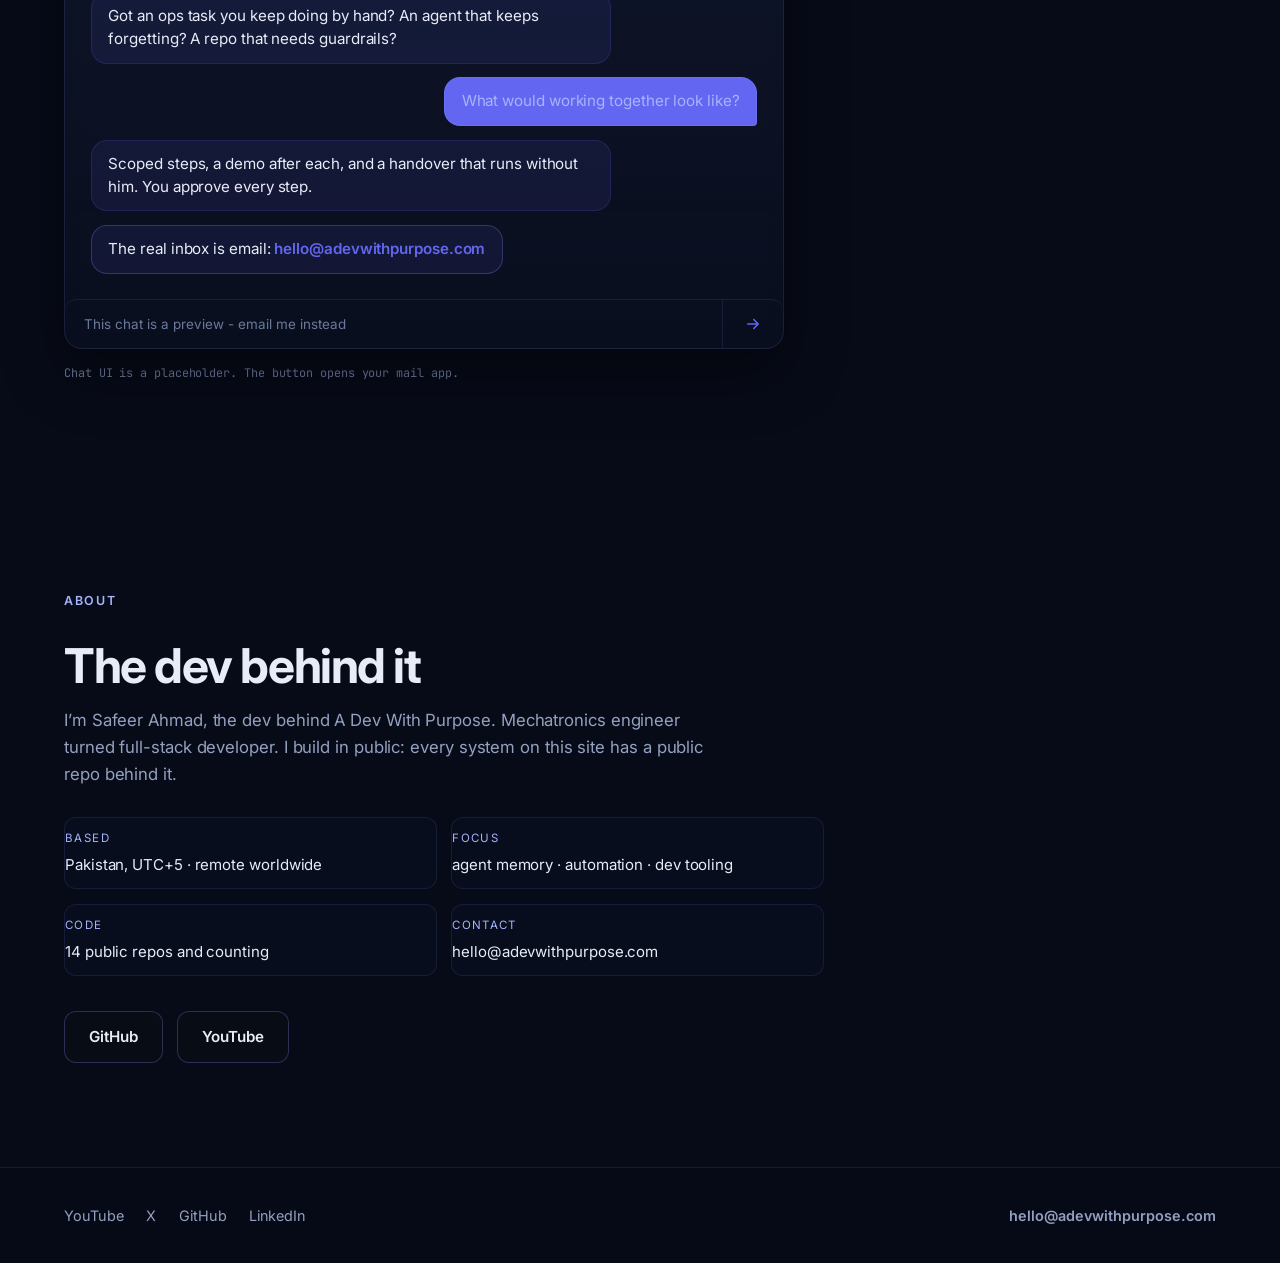
==== commit ac701a5f: "v4 increment 2: modern scenes, steps, chat, about, footer" ====
--- a/v4/index.html
+++ b/v4/index.html
@@ -26,7 +26,7 @@
   <link rel="preconnect" href="https://fonts.googleapis.com"><link rel="preconnect" href="https://fonts.gstatic.com" crossorigin>
  <link href="https://fonts.googleapis.com/css2?family=Inter:wght@400;500;600;700&display=swap" rel="stylesheet">
  <link rel="stylesheet" href="assets/css/styles.css?v=3">
- <link rel="stylesheet" href="assets/css/v4.css?v=2">
+ <link rel="stylesheet" href="assets/css/v4.css?v=3">
 </head>
 <body class="v4">
 
--- a/v4/assets/css/v4.css
+++ b/v4/assets/css/v4.css
@@ -81,3 +81,38 @@
 body.v4 .site-footer a { font-family: 'Inter', system-ui, sans-serif; text-transform: none; letter-spacing: 0; font-size: 0.9rem; }
 /* hero hint */
 body.v4 .hero-hint { font-family: 'Inter', system-ui, sans-serif; letter-spacing: 0.3em; font-size: 0.68rem; }
+/* v4 increment 2: scenes, steps, chat, about, footer */
+body.v4 .dev-window, body.v4 .memory-visual, body.v4 .pipe-visual {
+  border: 1px solid var(--line);
+  background: linear-gradient(180deg, rgba(17,24,46,0.72), rgba(11,17,34,0.6));
+  backdrop-filter: blur(10px); -webkit-backdrop-filter: blur(10px);
+  box-shadow: 0 24px 60px -30px rgba(0,0,0,0.6);
+}
+body.v4 .steps li {
+  border: 1px solid var(--line); border-radius: 16px;
+  background: linear-gradient(180deg, rgba(17,24,46,0.55), rgba(11,17,34,0.45));
+  padding: 1.4rem 1.5rem;
+}
+body.v4 .step-num {
+  font-family: 'JetBrains Mono', monospace;
+  background: linear-gradient(100deg, var(--accent), var(--cyan));
+  -webkit-background-clip: text; background-clip: text; color: transparent;
+  font-weight: 700;
+}
+body.v4 .how-note { color: var(--dim); }
+body.v4 .chat-window {
+  border: 1px solid var(--line);
+  background: linear-gradient(180deg, rgba(17,24,46,0.72), rgba(11,17,34,0.6));
+  backdrop-filter: blur(10px); -webkit-backdrop-filter: blur(10px);
+}
+body.v4 .msg { border-radius: 16px; line-height: 1.5; }
+body.v4 .msg-bot { background: rgba(99,102,241,0.10); border: 1px solid rgba(99,102,241,0.18); }
+body.v4 .msg-user { background: var(--accent); border-radius: 16px 16px 4px 16px; }
+body.v4 .msg-cta { border-color: var(--line-strong); }
+body.v4 .chat-input { border-radius: 12px; }
+body.v4 .chat-input input { font-family: 'Inter', system-ui, sans-serif; }
+body.v4 .facts li { border-bottom: 1px solid var(--line); padding: 0.7rem 0; }
+body.v4 .facts li span { color: var(--accent-2); margin-right: 0.9rem; }
+body.v4 .site-footer { border-top: 1px solid var(--line); }
+body.v4 .footer-mail { font-weight: 600; }
+body.v4 ::selection { background: rgba(99,102,241,0.35); }
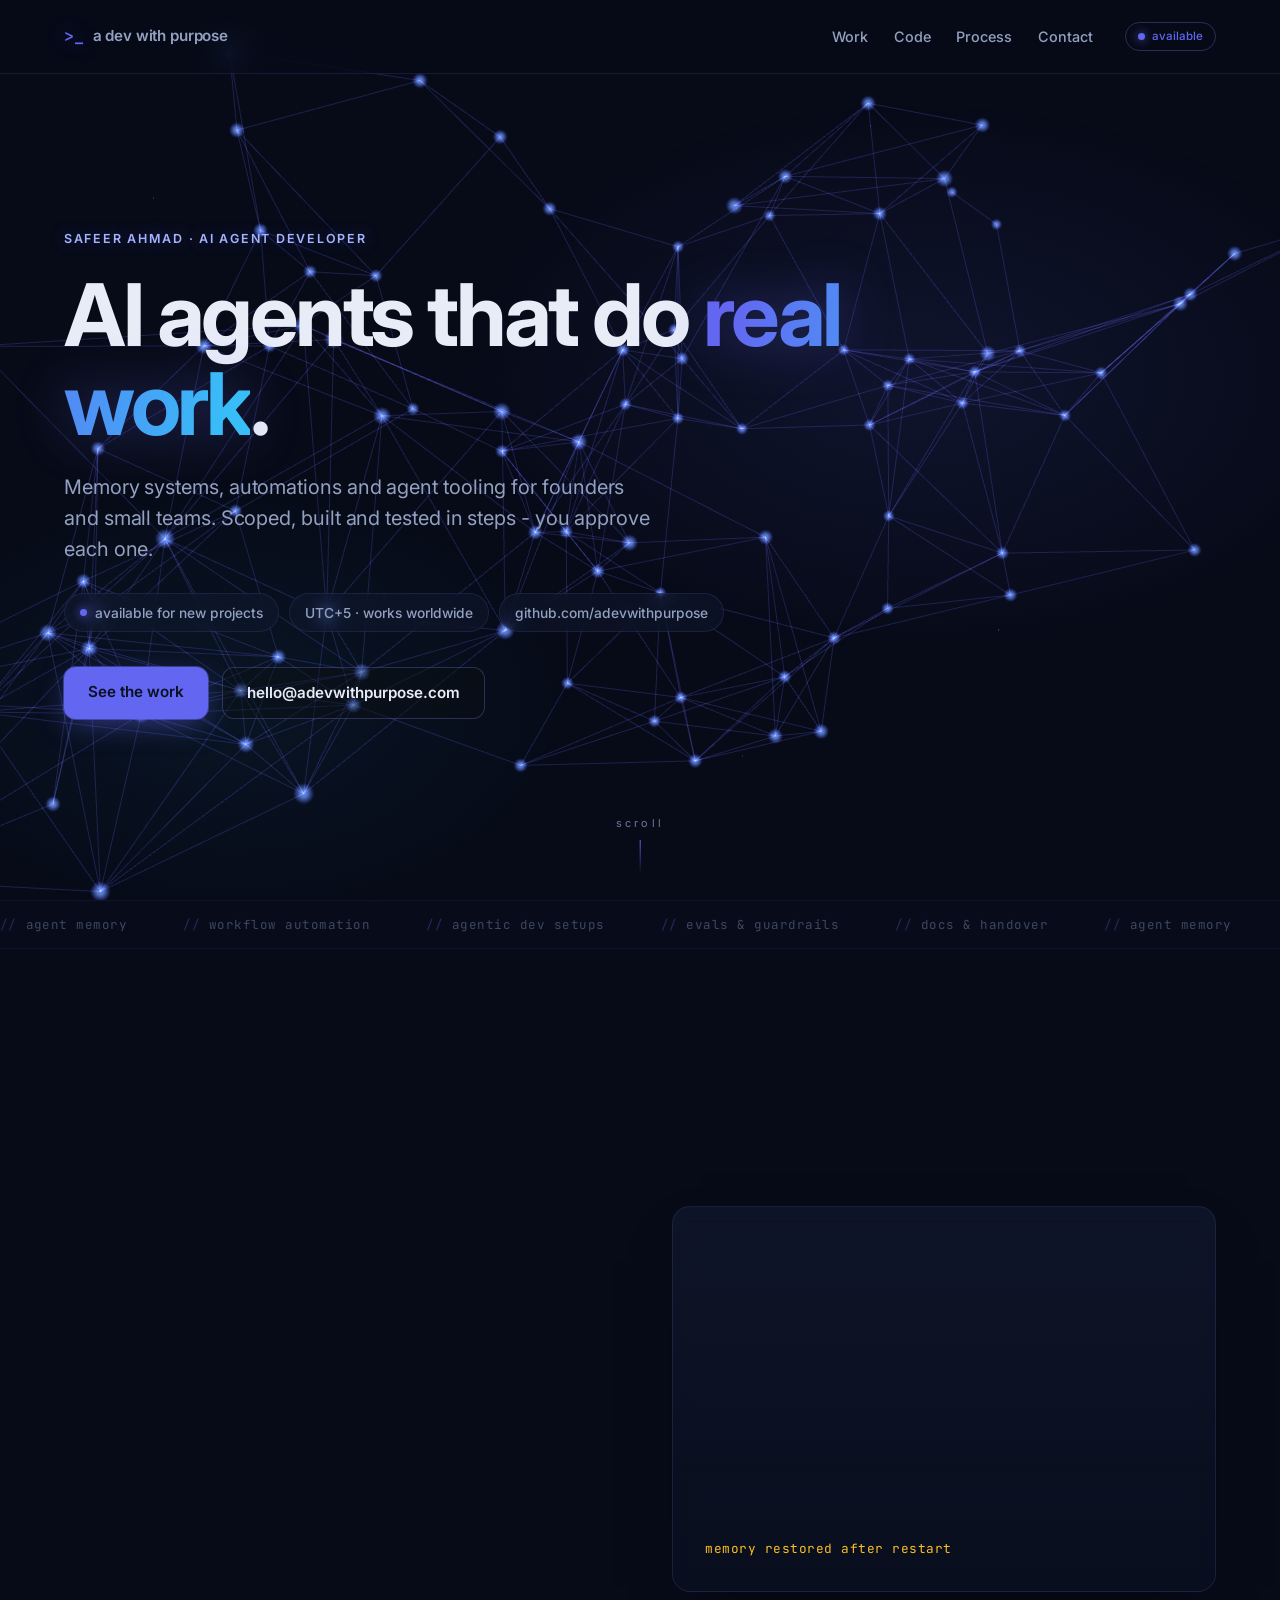
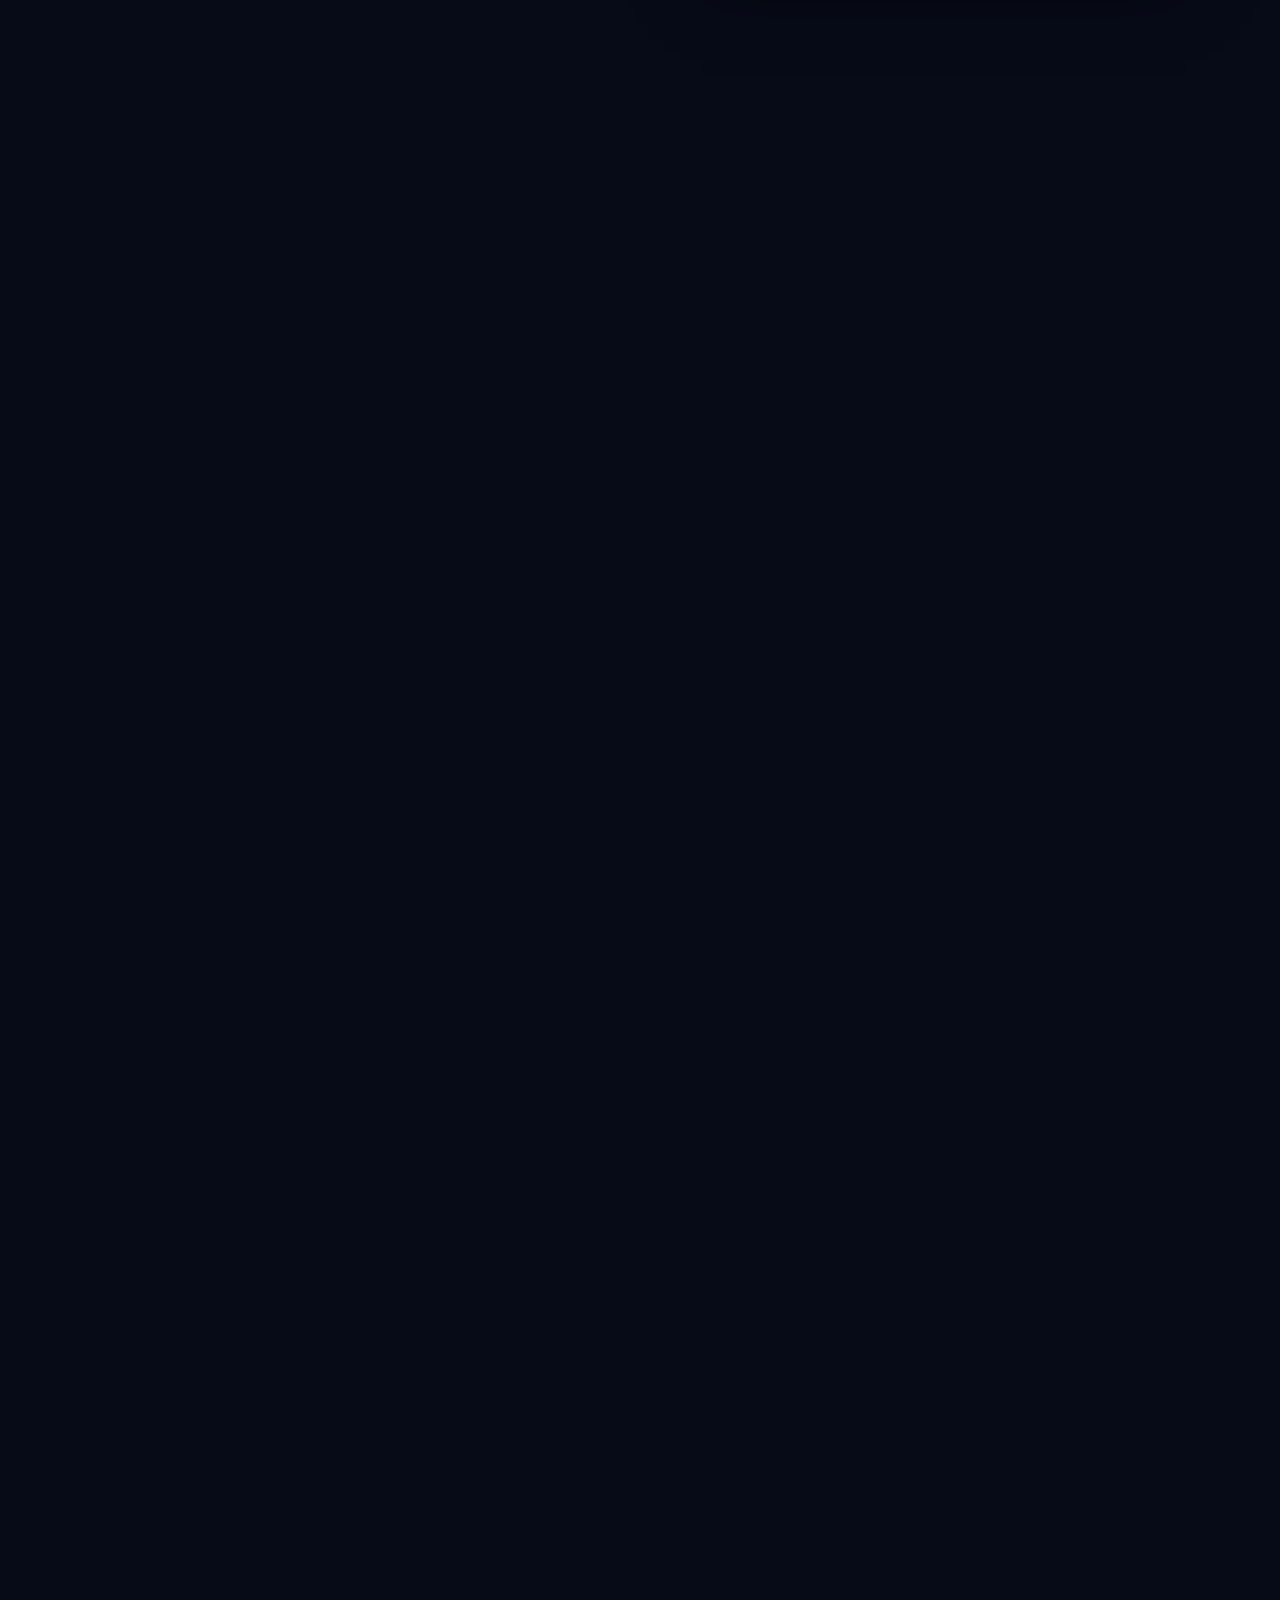
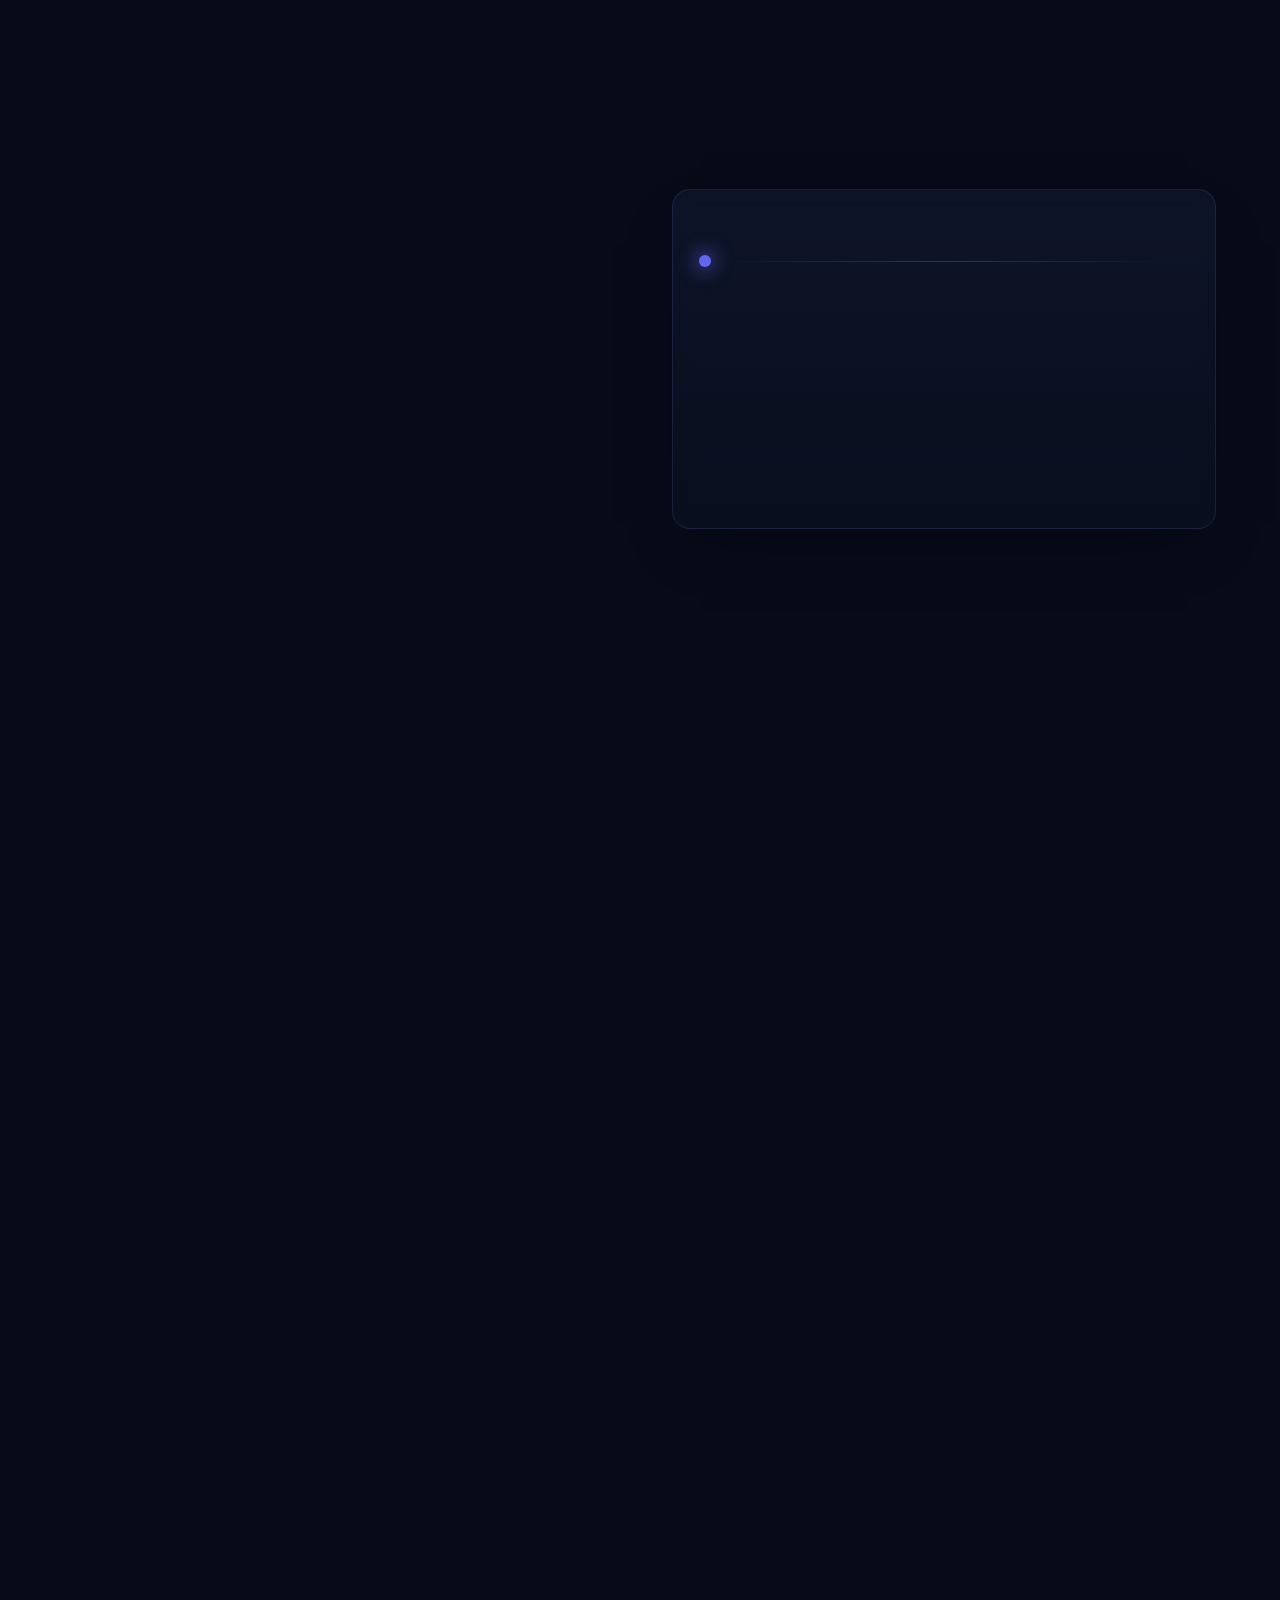
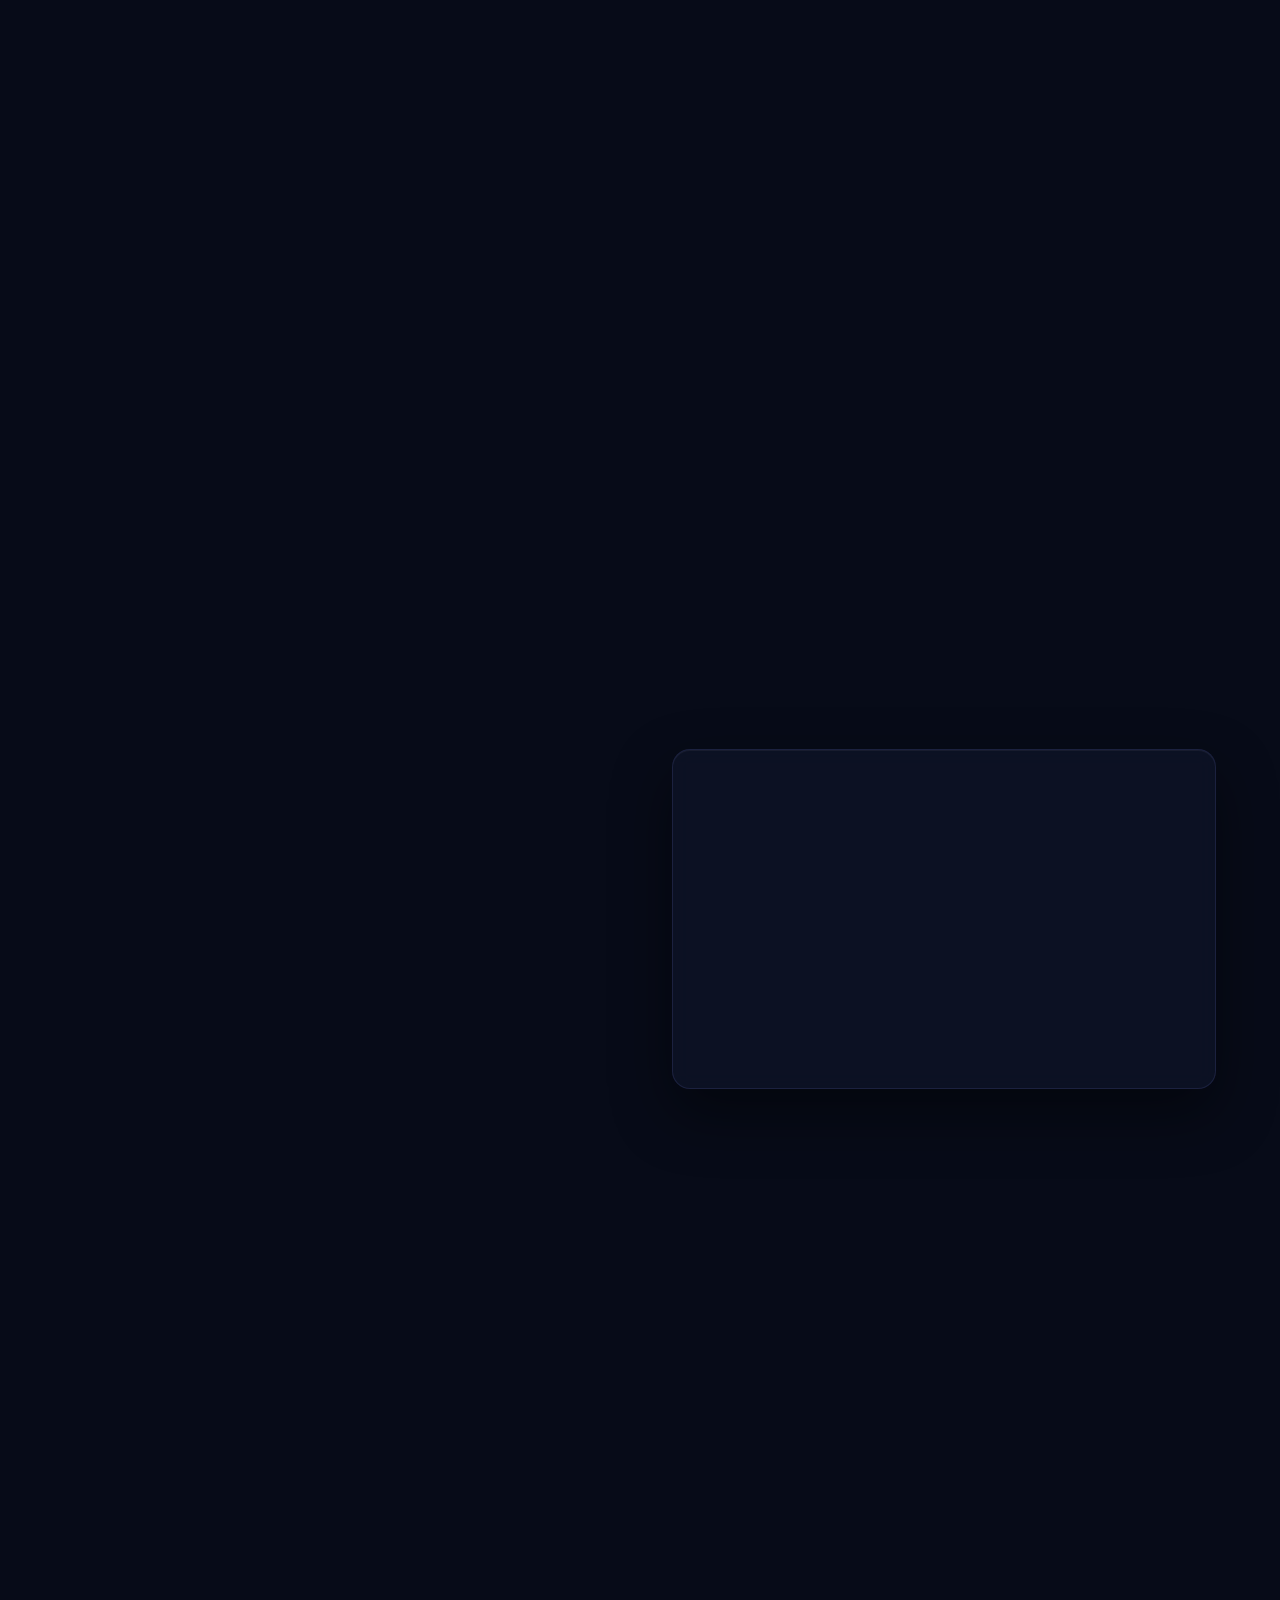
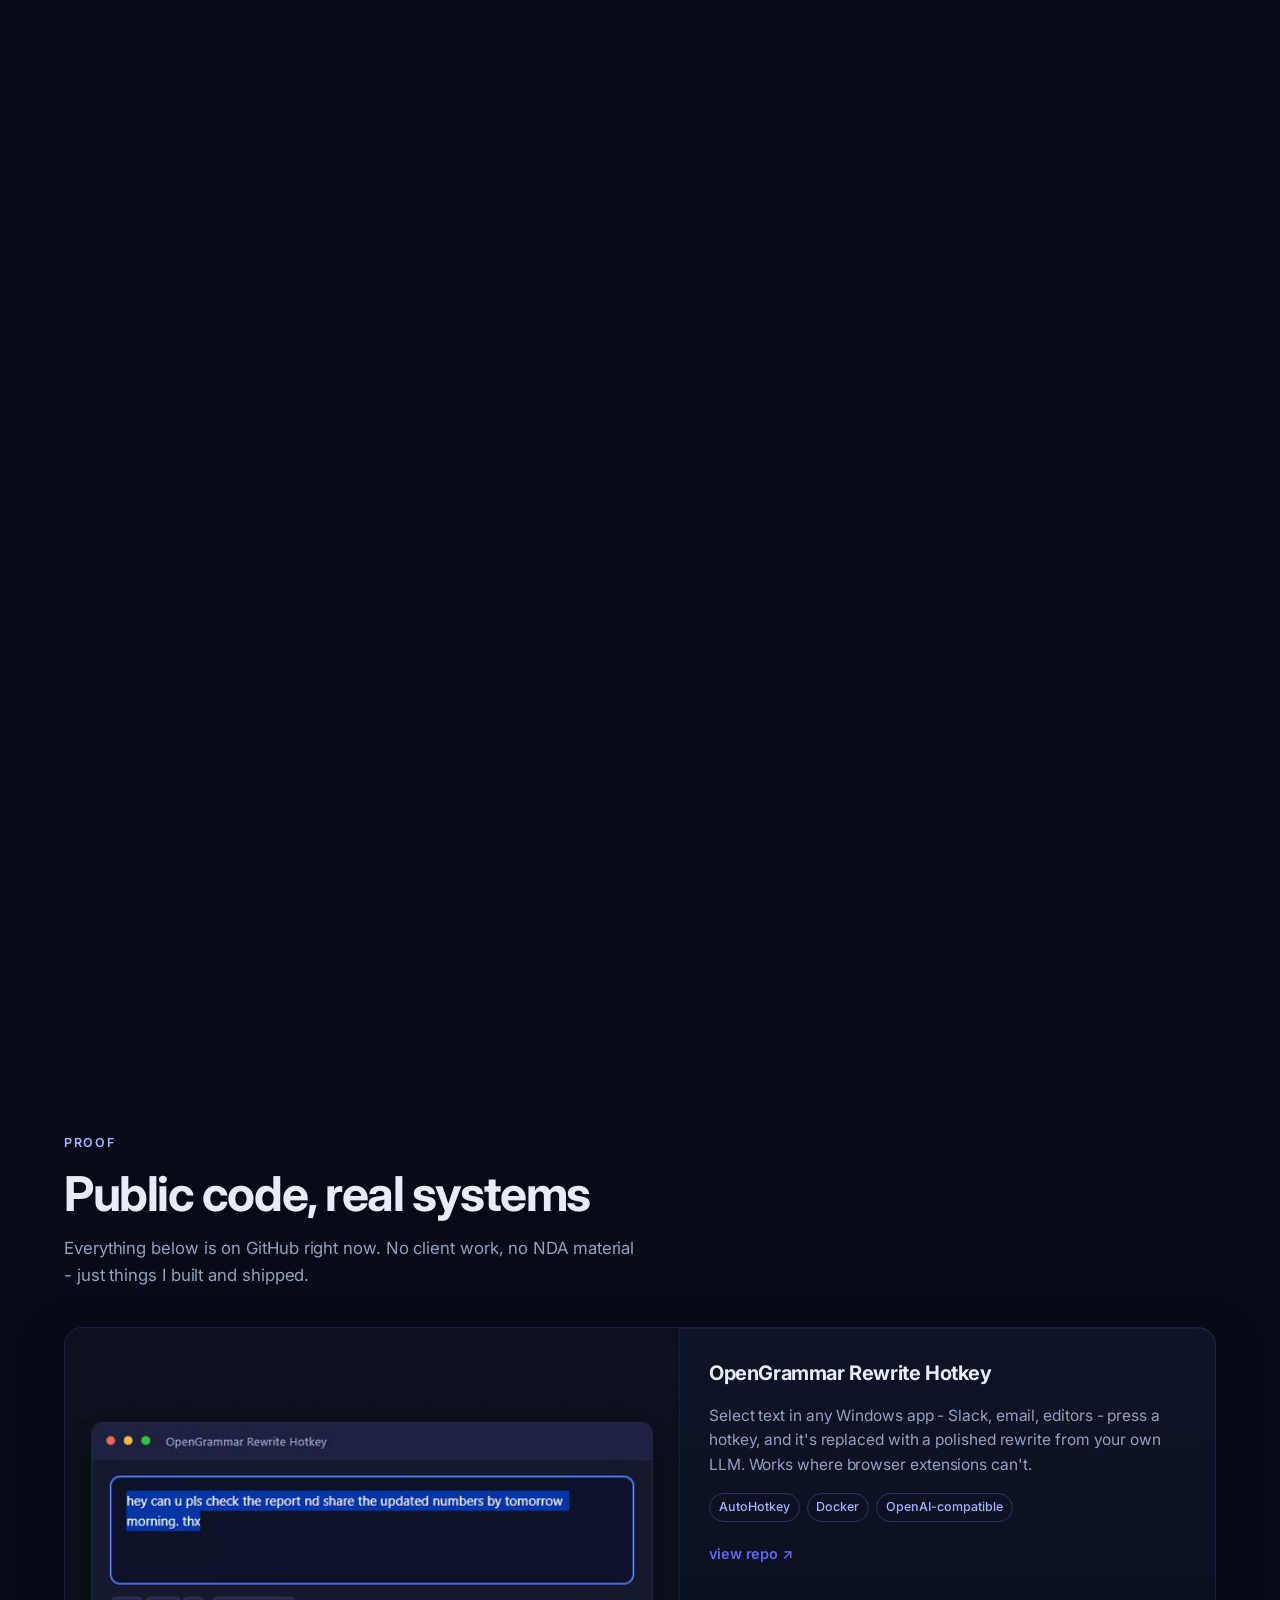
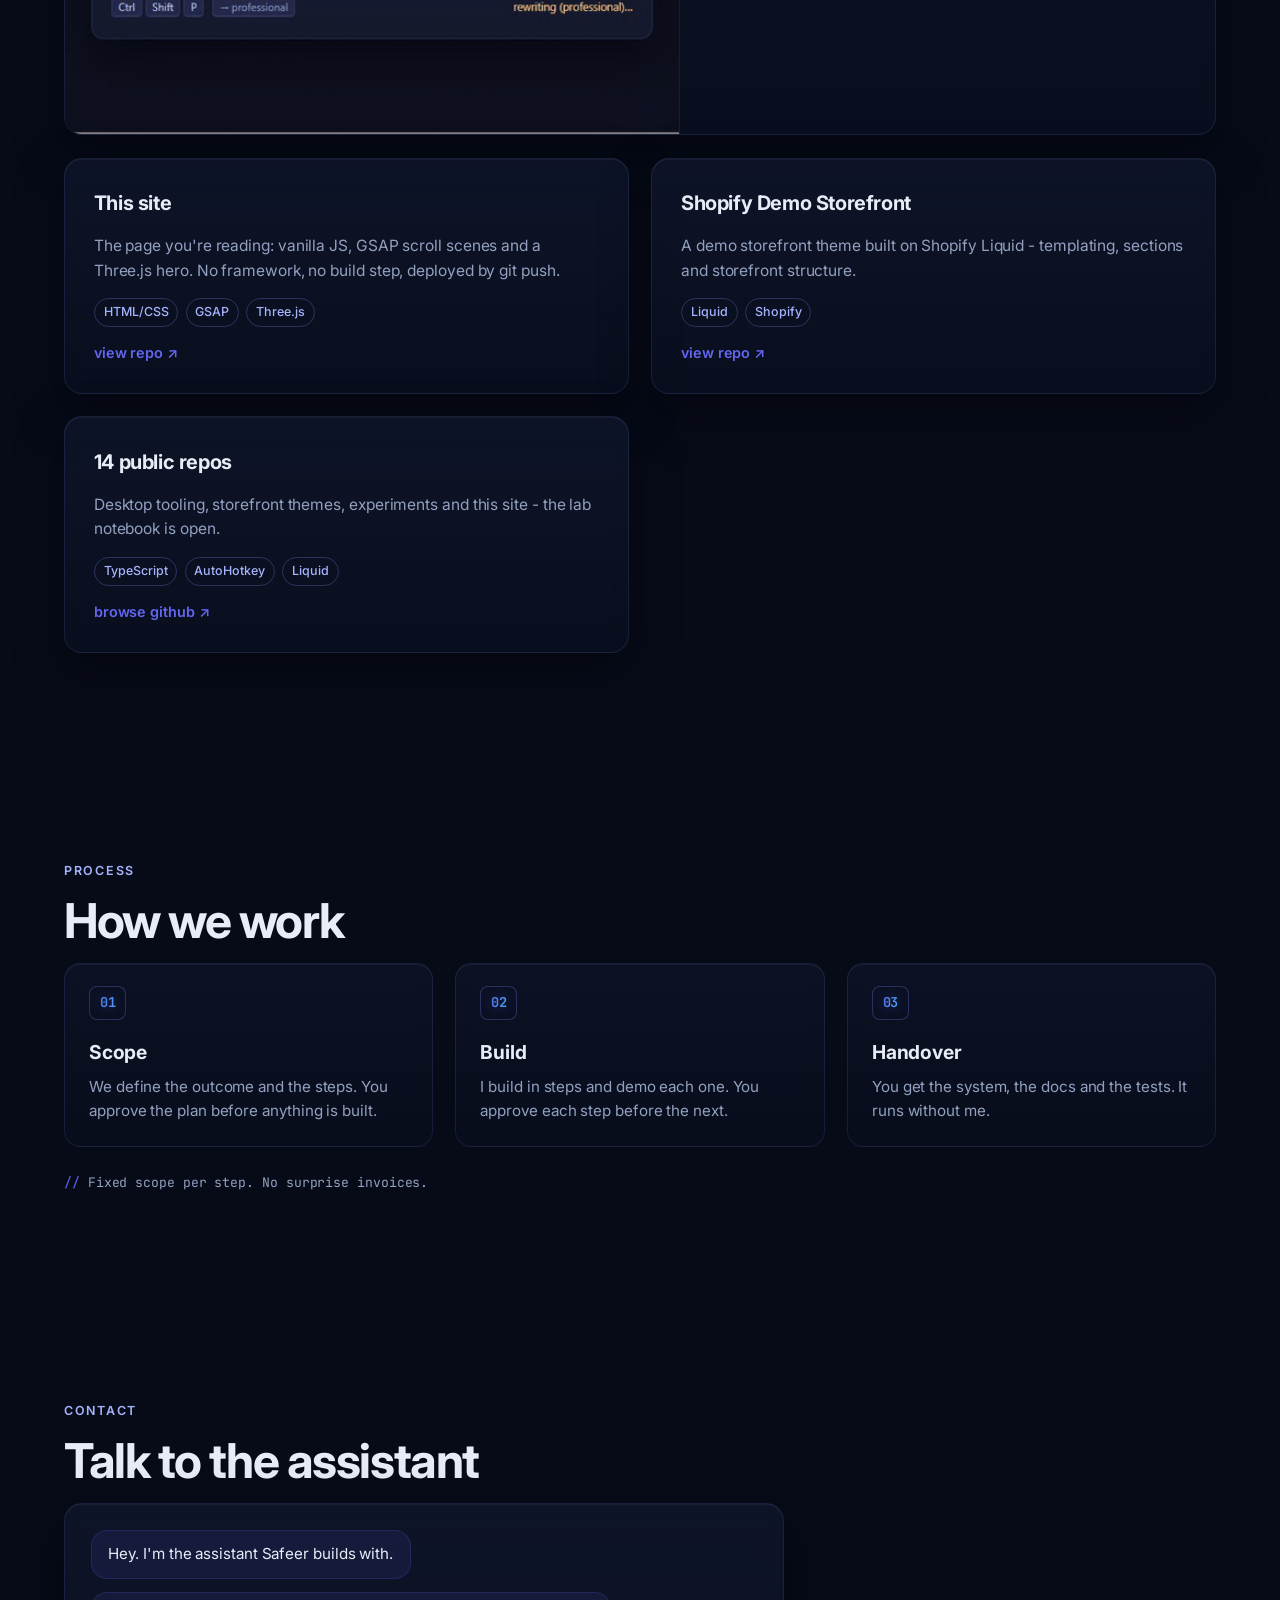
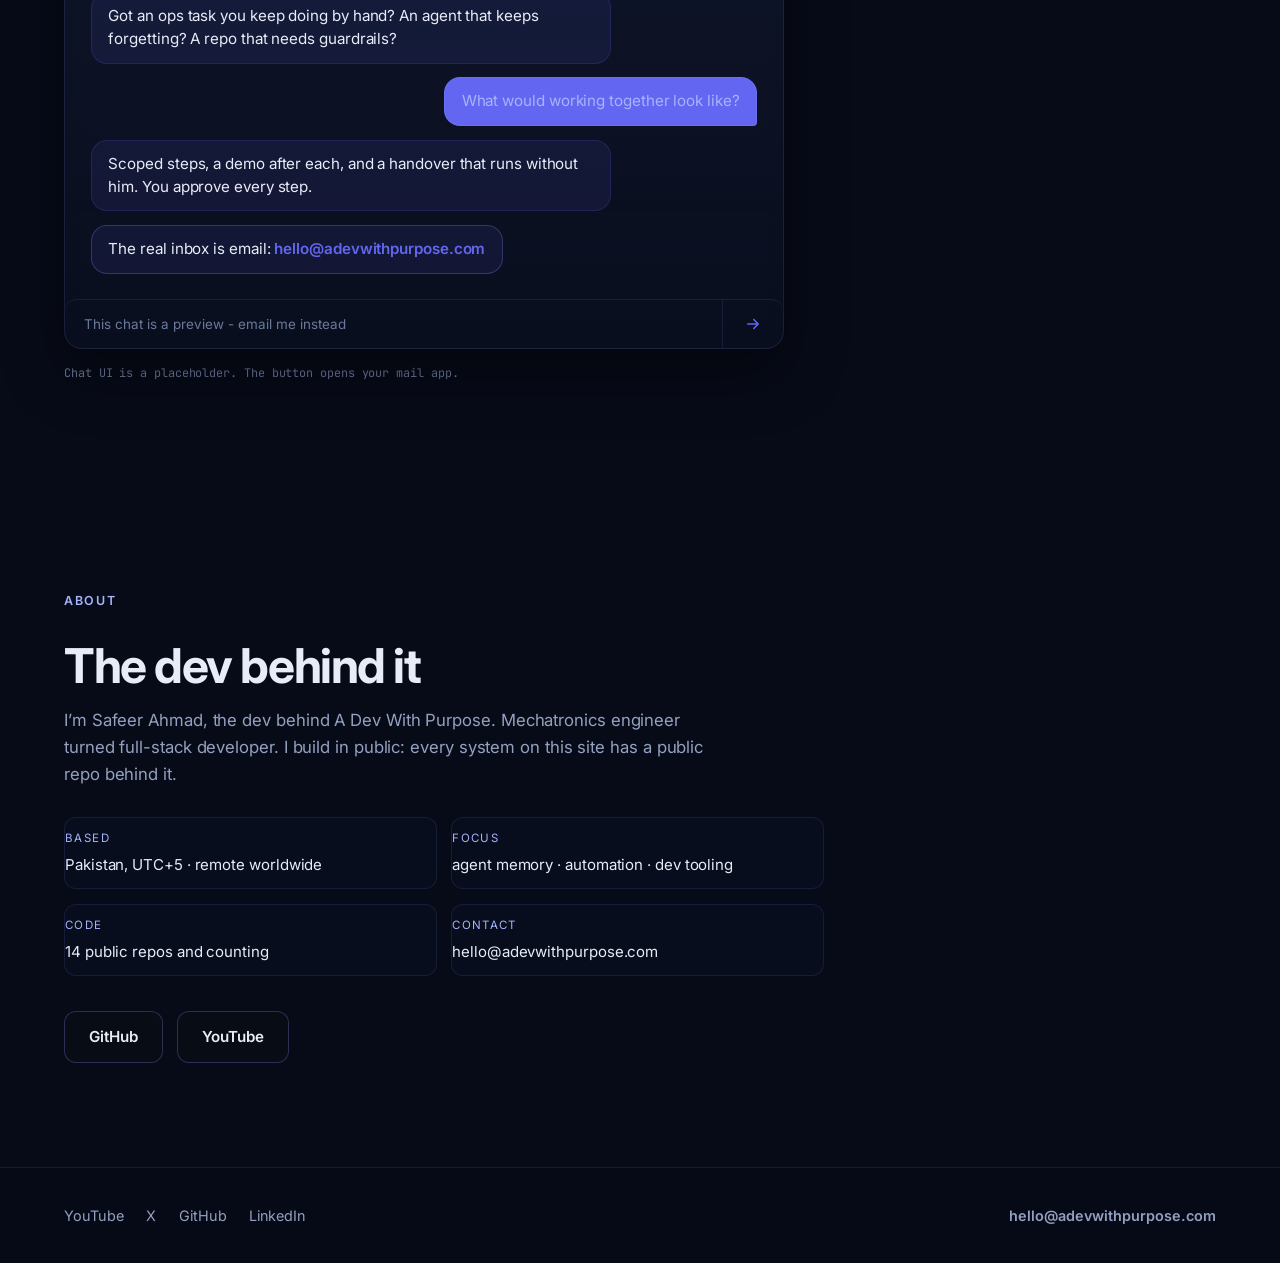
==== commit ce910985: "bump v4.css version" ====
--- a/v4/index.html
+++ b/v4/index.html
@@ -26,7 +26,7 @@
   <link rel="preconnect" href="https://fonts.googleapis.com"><link rel="preconnect" href="https://fonts.gstatic.com" crossorigin>
  <link href="https://fonts.googleapis.com/css2?family=Inter:wght@400;500;600;700&display=swap" rel="stylesheet">
  <link rel="stylesheet" href="assets/css/styles.css?v=3">
- <link rel="stylesheet" href="assets/css/v4.css?v=3">
+ <link rel="stylesheet" href="assets/css/v4.css?v=4">
 </head>
 <body class="v4">
 
--- a/v4/assets/css/styles.css
+++ b/v4/assets/css/styles.css
@@ -158,7 +158,7 @@
   display: inline-block;
 }
 .btn-primary {
-  background: var(--accent); color: #04110b;
+  background: var(--accent); color: #0b1122;
   box-shadow: 0 0 0 rgba(99, 102, 241, 0);
 }
 .btn-primary:hover { transform: translateY(-2px); box-shadow: 0 8px 34px rgba(99, 102, 241, 0.35); }
@@ -267,7 +267,7 @@
 
 .dev-window {
   border: 1px solid var(--line); border-radius: 12px; overflow: hidden;
-  background: #050807; box-shadow: 0 18px 50px rgba(0,0,0,0.5);
+  background: #070b18; box-shadow: 0 18px 50px rgba(0,0,0,0.5);
 }
 .dev-titlebar { display: flex; gap: 7px; padding: 0.7rem 0.9rem; border-bottom: 1px solid var(--line); background: rgba(17,24,46,0.6); }
 .dev-titlebar span { width: 10px; height: 10px; border-radius: 50%; background: var(--faint); opacity: 0.5; }
@@ -300,7 +300,7 @@
   transition: transform 0.3s, border-color 0.3s;
 }
 .proof-card:hover { transform: translateY(-4px); border-color: var(--line-strong); }
-.proof-media { border-right: 1px solid var(--line); background: #050807; display: flex; align-items: center; }
+.proof-media { border-right: 1px solid var(--line); background: #070b18; display: flex; align-items: center; }
 .proof-media img { width: 100%; height: 100%; object-fit: cover; display: block; }
 .proof-body { padding: 1.8rem; display: flex; flex-direction: column; gap: 0.9rem; align-items: flex-start; }
 .proof-body h3 { font-size: 1.3rem; font-weight: 700; letter-spacing: -0.01em; }
@@ -413,7 +413,7 @@
 }
 
 /* ---------- v3.1 polish pass (craft-floor: browser surfaces, states, targets) ---------- */
-::selection { background: rgba(99, 102, 241, 0.85); color: #04110b; }
+::selection { background: rgba(99, 102, 241, 0.85); color: #0b1122; }
 :focus-visible { outline: 2px solid var(--accent); outline-offset: 3px; border-radius: 4px; }
 a { text-underline-offset: 3px; }
 .site-nav a, .footer-links a, .footer-mail { display: inline-flex; align-items: center; min-height: 44px; }
--- a/v4/assets/css/v4.css
+++ b/v4/assets/css/v4.css
@@ -116,3 +116,7 @@
 body.v4 .site-footer { border-top: 1px solid var(--line); }
 body.v4 .footer-mail { font-weight: 600; }
 body.v4 ::selection { background: rgba(99,102,241,0.35); }
+/* v4 increment 3: proof card fixes - media fills cell, no dead strip, no link gap */
+body.v4 .proof-media { align-items: stretch; }
+body.v4 .proof-media img { height: 100%; object-fit: cover; object-position: top center; aspect-ratio: auto; }
+body.v4 .proof-feature .proof-link { margin-top: 0.4rem; }
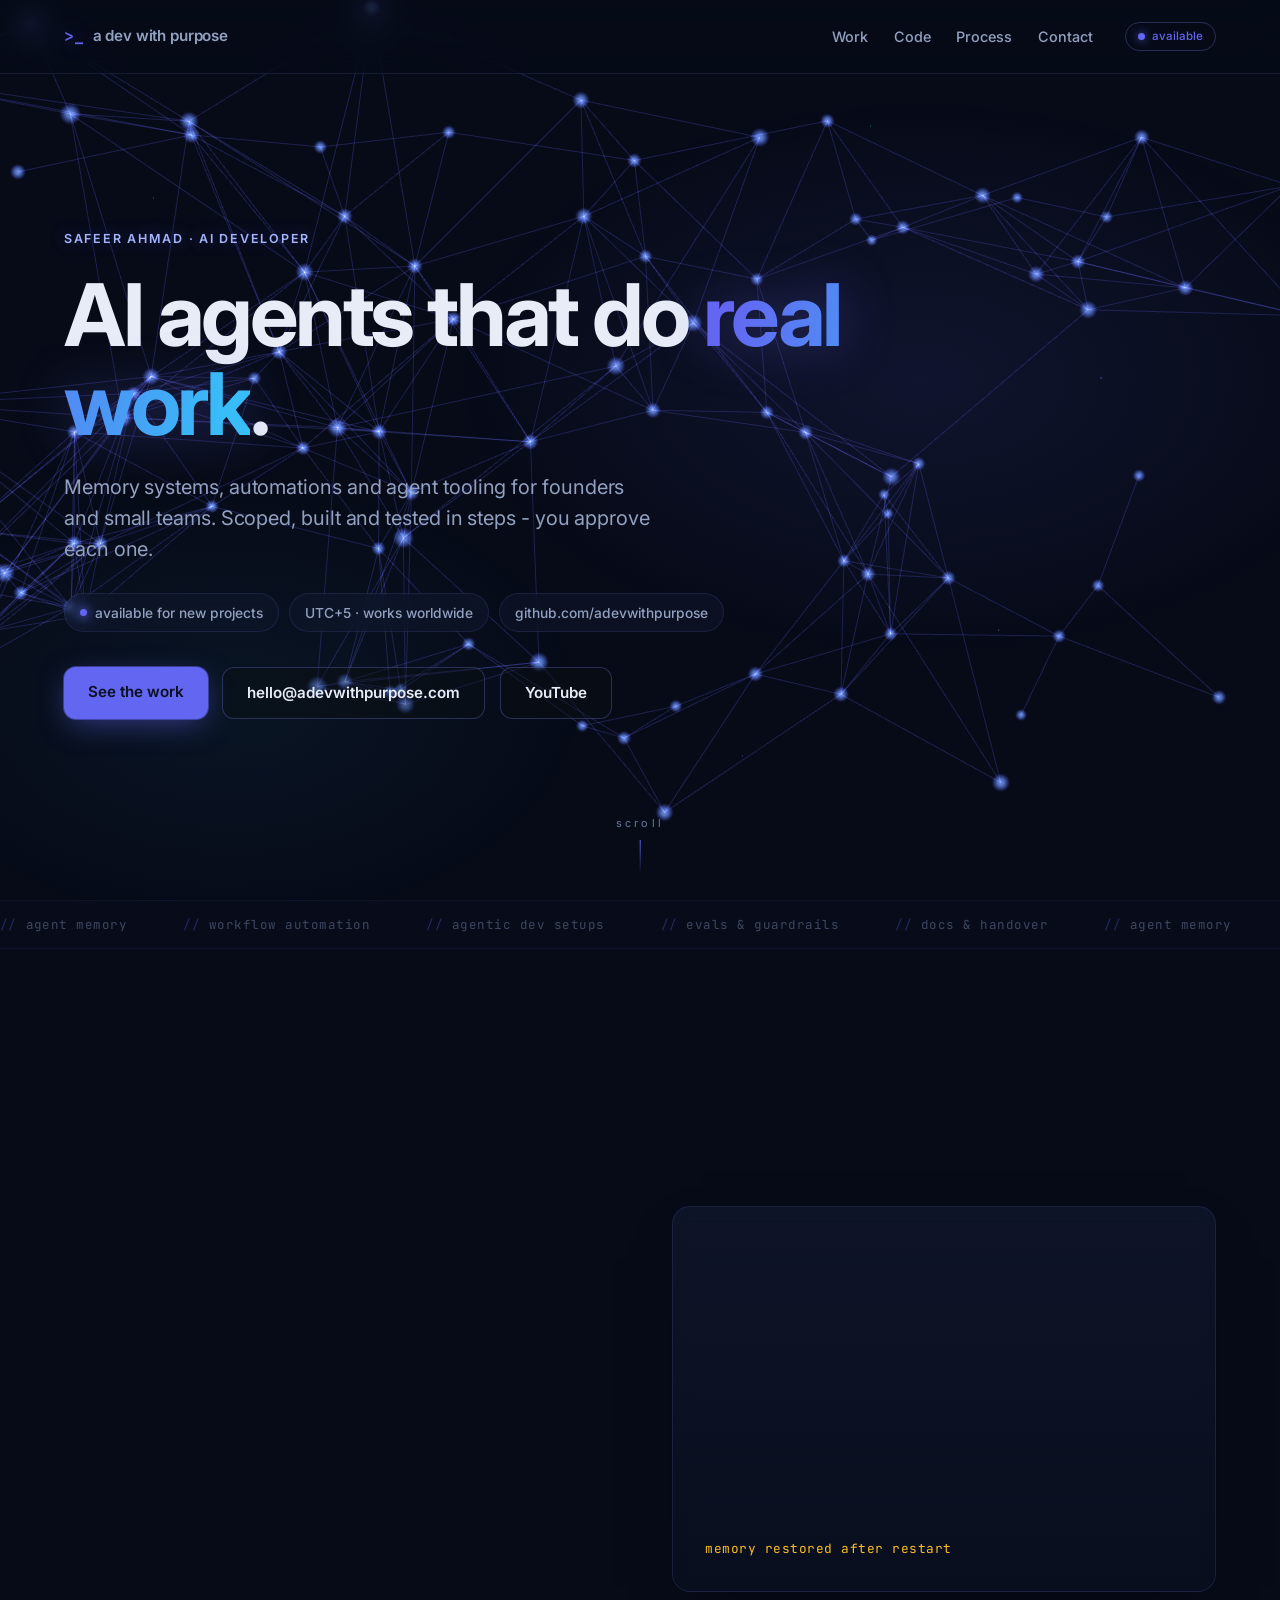
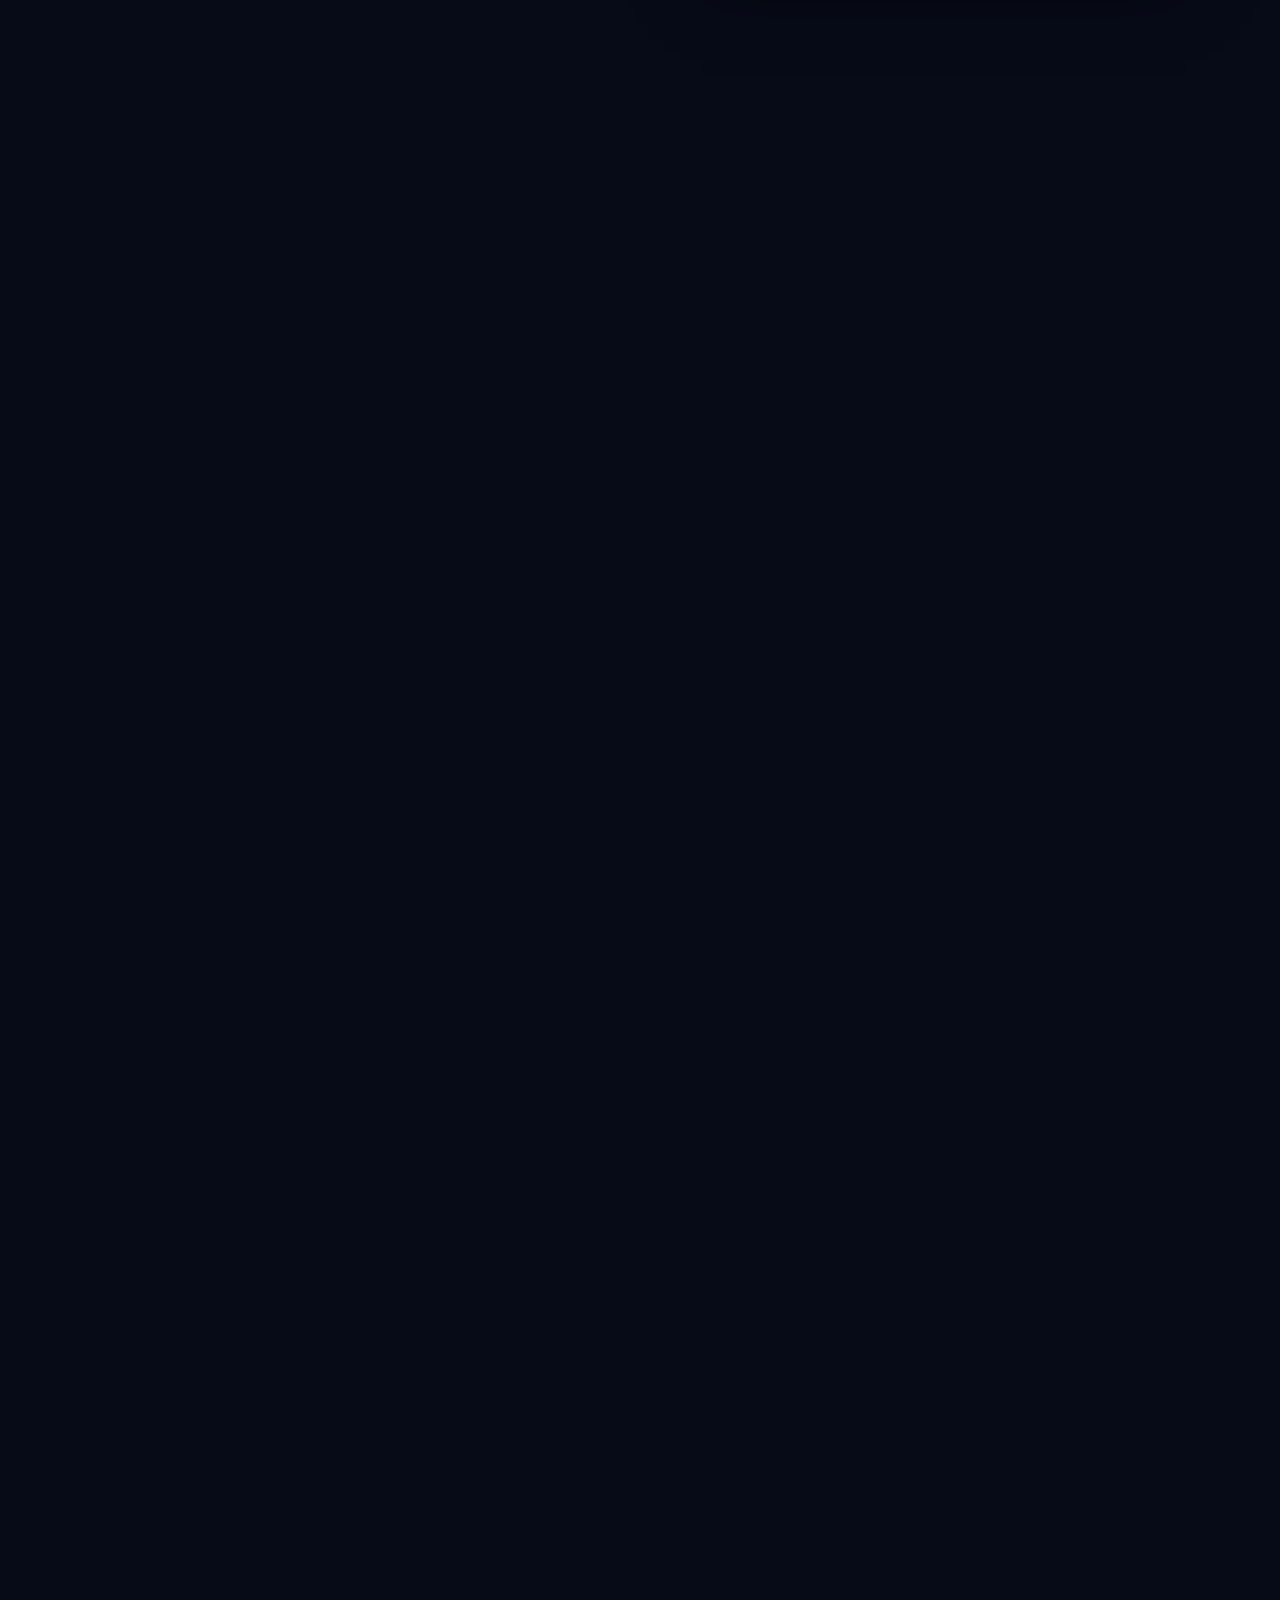
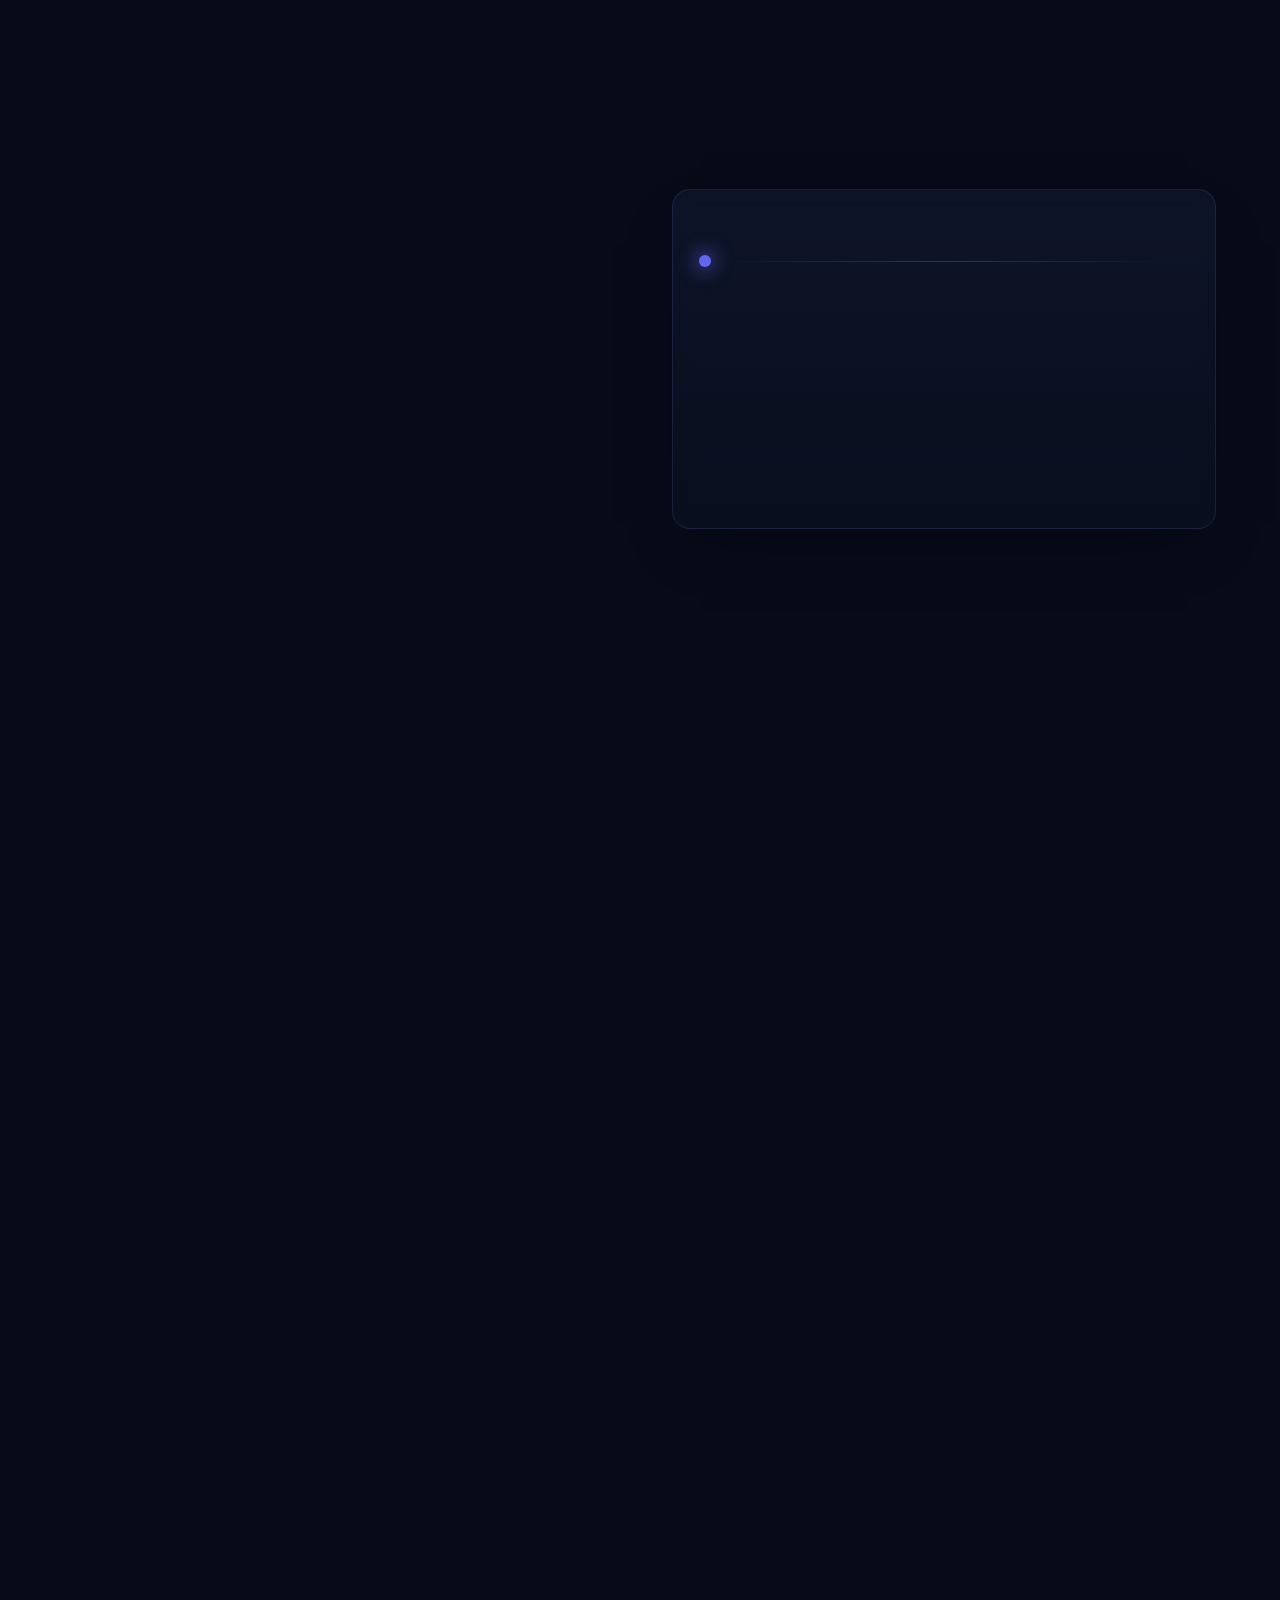
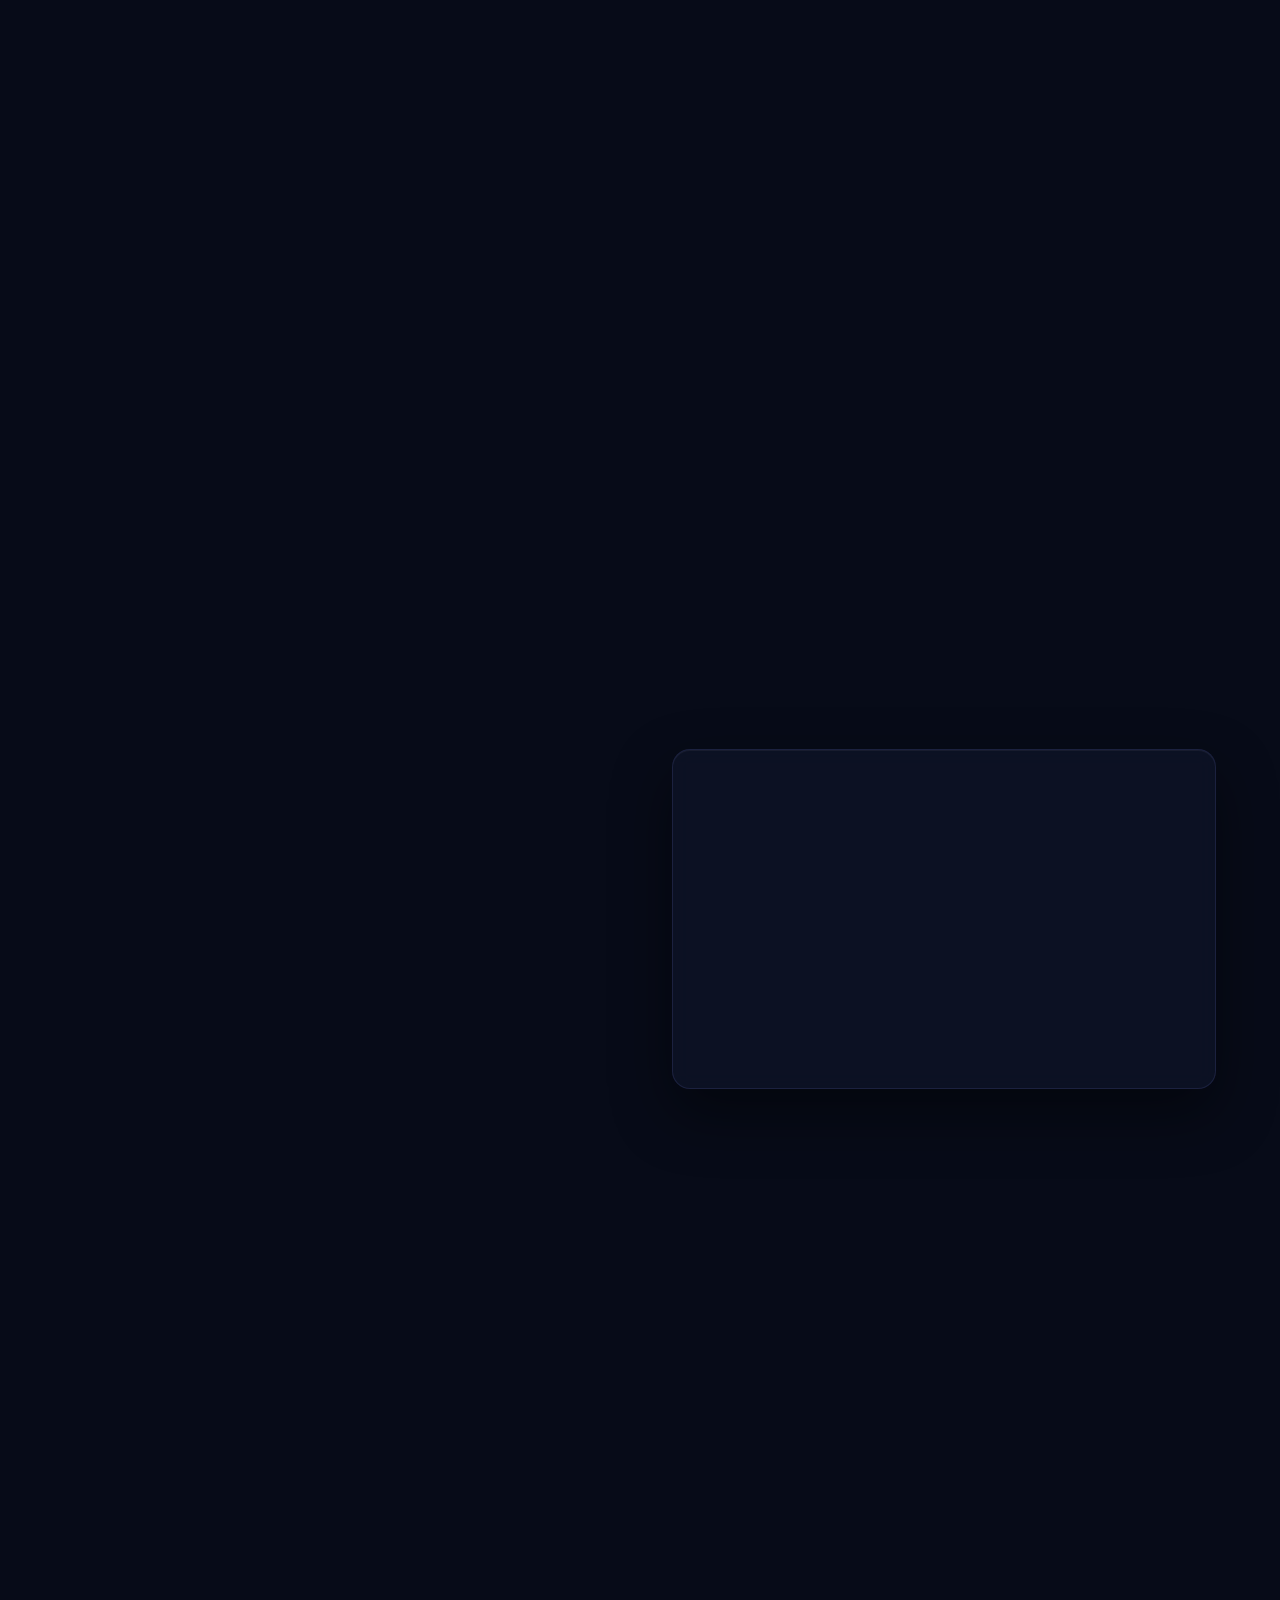
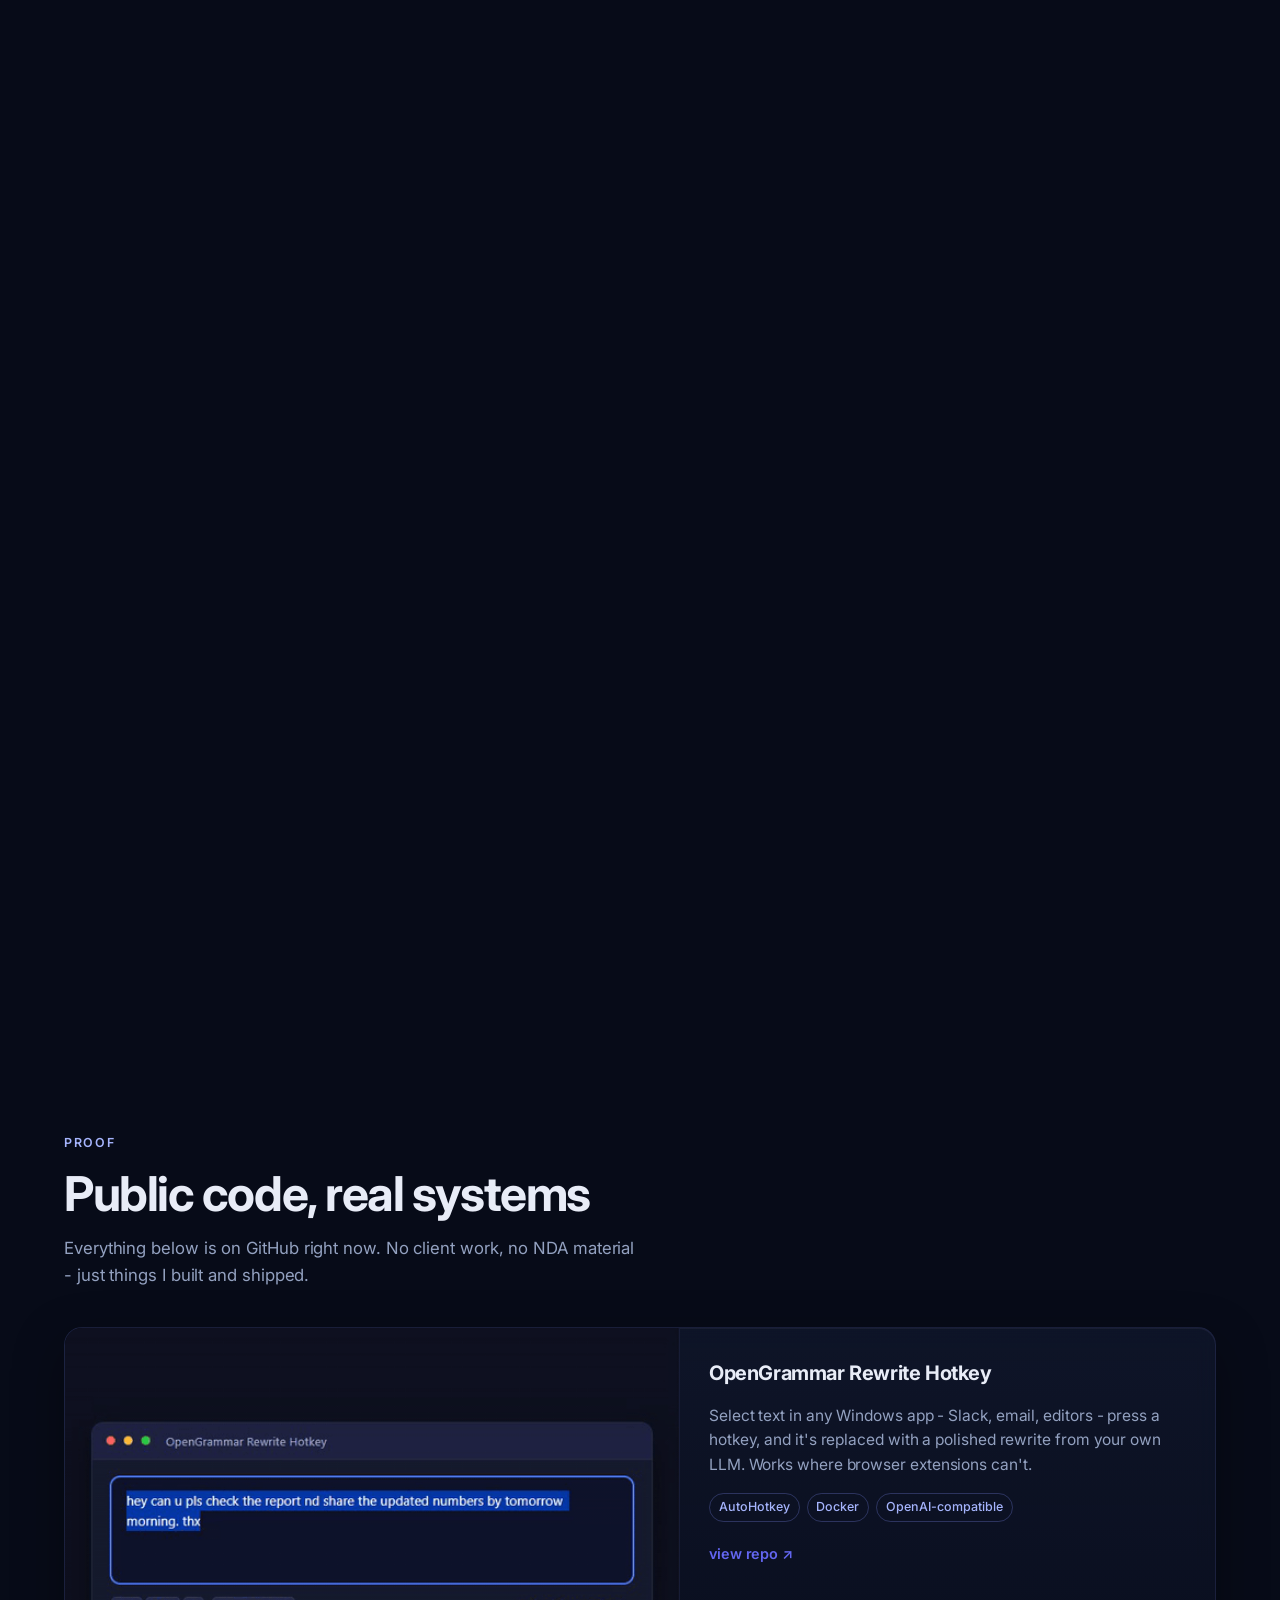
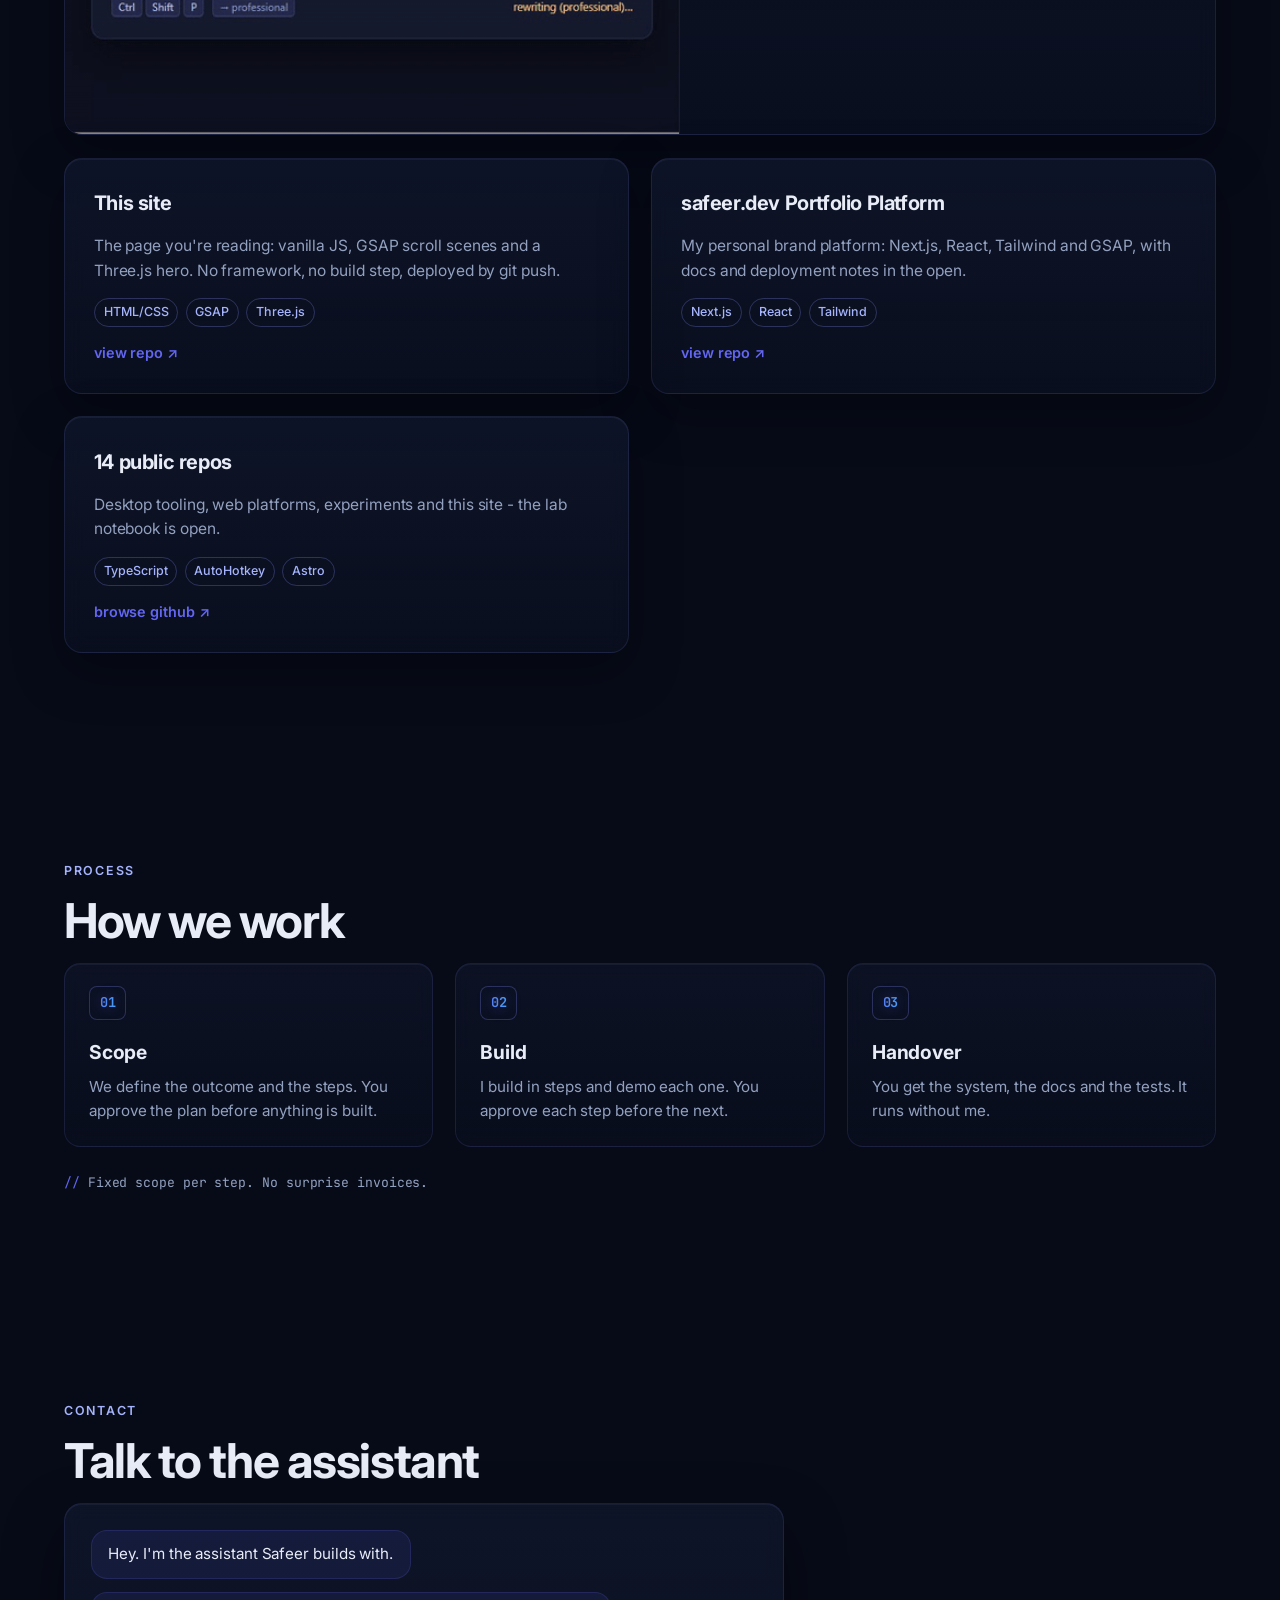
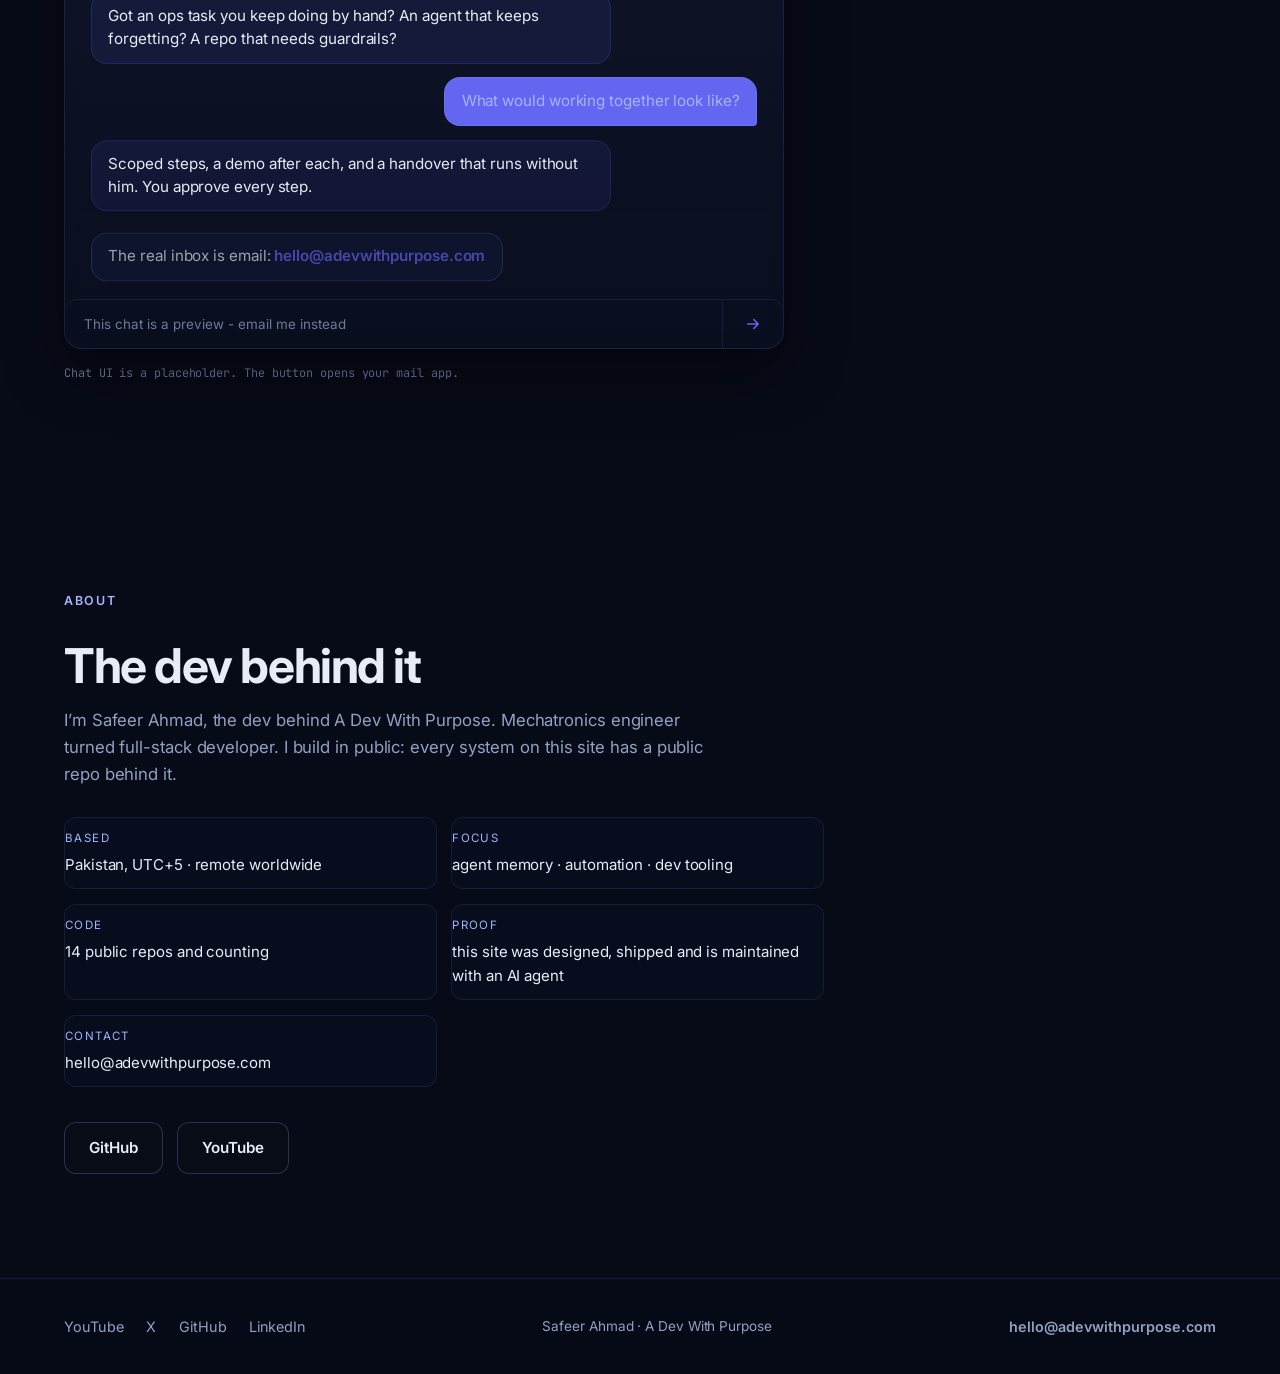
==== commit c45d6c32: "v4: apply Safeer fact answers - AI Developer title, portfolio card, YouTube CTA, result line, footer" ====
--- a/v4/index.html
+++ b/v4/index.html
@@ -51,7 +51,7 @@
     <div class="hero-static" aria-hidden="true"></div>
     <div class="hero-glow" aria-hidden="true"></div>
     <div class="hero-content">
-      <p class="kicker">Safeer Ahmad &middot; AI agent developer</p>
+      <p class="kicker">Safeer Ahmad &middot; AI Developer</p>
       <h1>AI agents that do <span class="accent">real work</span>.</h1>
       <p class="sub">Memory systems, automations and agent tooling for founders and small teams. Scoped, built and tested in steps - you approve each one.</p>
       <ul class="hero-chips" aria-label="Quick facts">
@@ -62,6 +62,7 @@
       <div class="cta-row">
         <a class="btn btn-primary" href="#scene-memory">See the work</a>
         <a class="btn btn-ghost" href="mailto:hello@adevwithpurpose.com">hello@adevwithpurpose.com</a>
+        <a class="btn btn-ghost" href="https://www.youtube.com/@adevwithpurpose">YouTube</a>
       </div>
     </div>
     <p class="hero-hint" aria-hidden="true">scroll</p>
@@ -180,17 +181,17 @@
       </article>
       <article class="proof-card">
         <div class="proof-body">
-          <h3>Shopify Demo Storefront</h3>
-          <p>A demo storefront theme built on Shopify Liquid - templating, sections and storefront structure.</p>
-          <ul class="tags"><li>Liquid</li><li>Shopify</li></ul>
-          <a class="proof-link" href="https://github.com/adevwithpurpose/Shopify-demo">view repo &nearr;</a>
+          <h3>safeer.dev Portfolio Platform</h3>
+          <p>My personal brand platform: Next.js, React, Tailwind and GSAP, with docs and deployment notes in the open.</p>
+          <ul class="tags"><li>Next.js</li><li>React</li><li>Tailwind</li></ul>
+          <a class="proof-link" href="https://github.com/adevwithpurpose/portfolio">view repo &nearr;</a>
         </div>
       </article>
       <article class="proof-card">
         <div class="proof-body">
           <h3>14 public repos</h3>
-          <p>Desktop tooling, storefront themes, experiments and this site - the lab notebook is open.</p>
-          <ul class="tags"><li>TypeScript</li><li>AutoHotkey</li><li>Liquid</li></ul>
+          <p>Desktop tooling, web platforms, experiments and this site - the lab notebook is open.</p>
+          <ul class="tags"><li>TypeScript</li><li>AutoHotkey</li><li>Astro</li></ul>
           <a class="proof-link" href="https://github.com/adevwithpurpose">browse github &nearr;</a>
         </div>
       </article>
@@ -238,6 +239,7 @@
       <li><span>based</span>Pakistan, UTC+5 &middot; remote worldwide</li>
       <li><span>focus</span>agent memory &middot; automation &middot; dev tooling</li>
       <li><span>code</span>14 public repos and counting</li>
+      <li><span>proof</span>this site was designed, shipped and is maintained with an AI agent</li>
       <li><span>contact</span>hello@adevwithpurpose.com</li>
     </ul>
     <div class="cta-row">
@@ -256,6 +258,7 @@
       <a href="https://github.com/adevwithpurpose">GitHub</a>
       <a href="https://www.linkedin.com/in/adevwithpurpose">LinkedIn</a>
     </nav>
+    <p class="footer-name">Safeer Ahmad &middot; A Dev With Purpose</p>
     <a class="footer-mail" href="mailto:hello@adevwithpurpose.com">hello@adevwithpurpose.com</a>
   </div>
 </footer>
--- a/v4/assets/css/v4.css
+++ b/v4/assets/css/v4.css
@@ -120,3 +120,4 @@
 body.v4 .proof-media { align-items: stretch; }
 body.v4 .proof-media img { height: 100%; object-fit: cover; object-position: top center; aspect-ratio: auto; }
 body.v4 .proof-feature .proof-link { margin-top: 0.4rem; }
+body.v4 .footer-name { color: var(--dim); font-size: 0.85rem; font-family: 'Inter', system-ui, sans-serif; }
